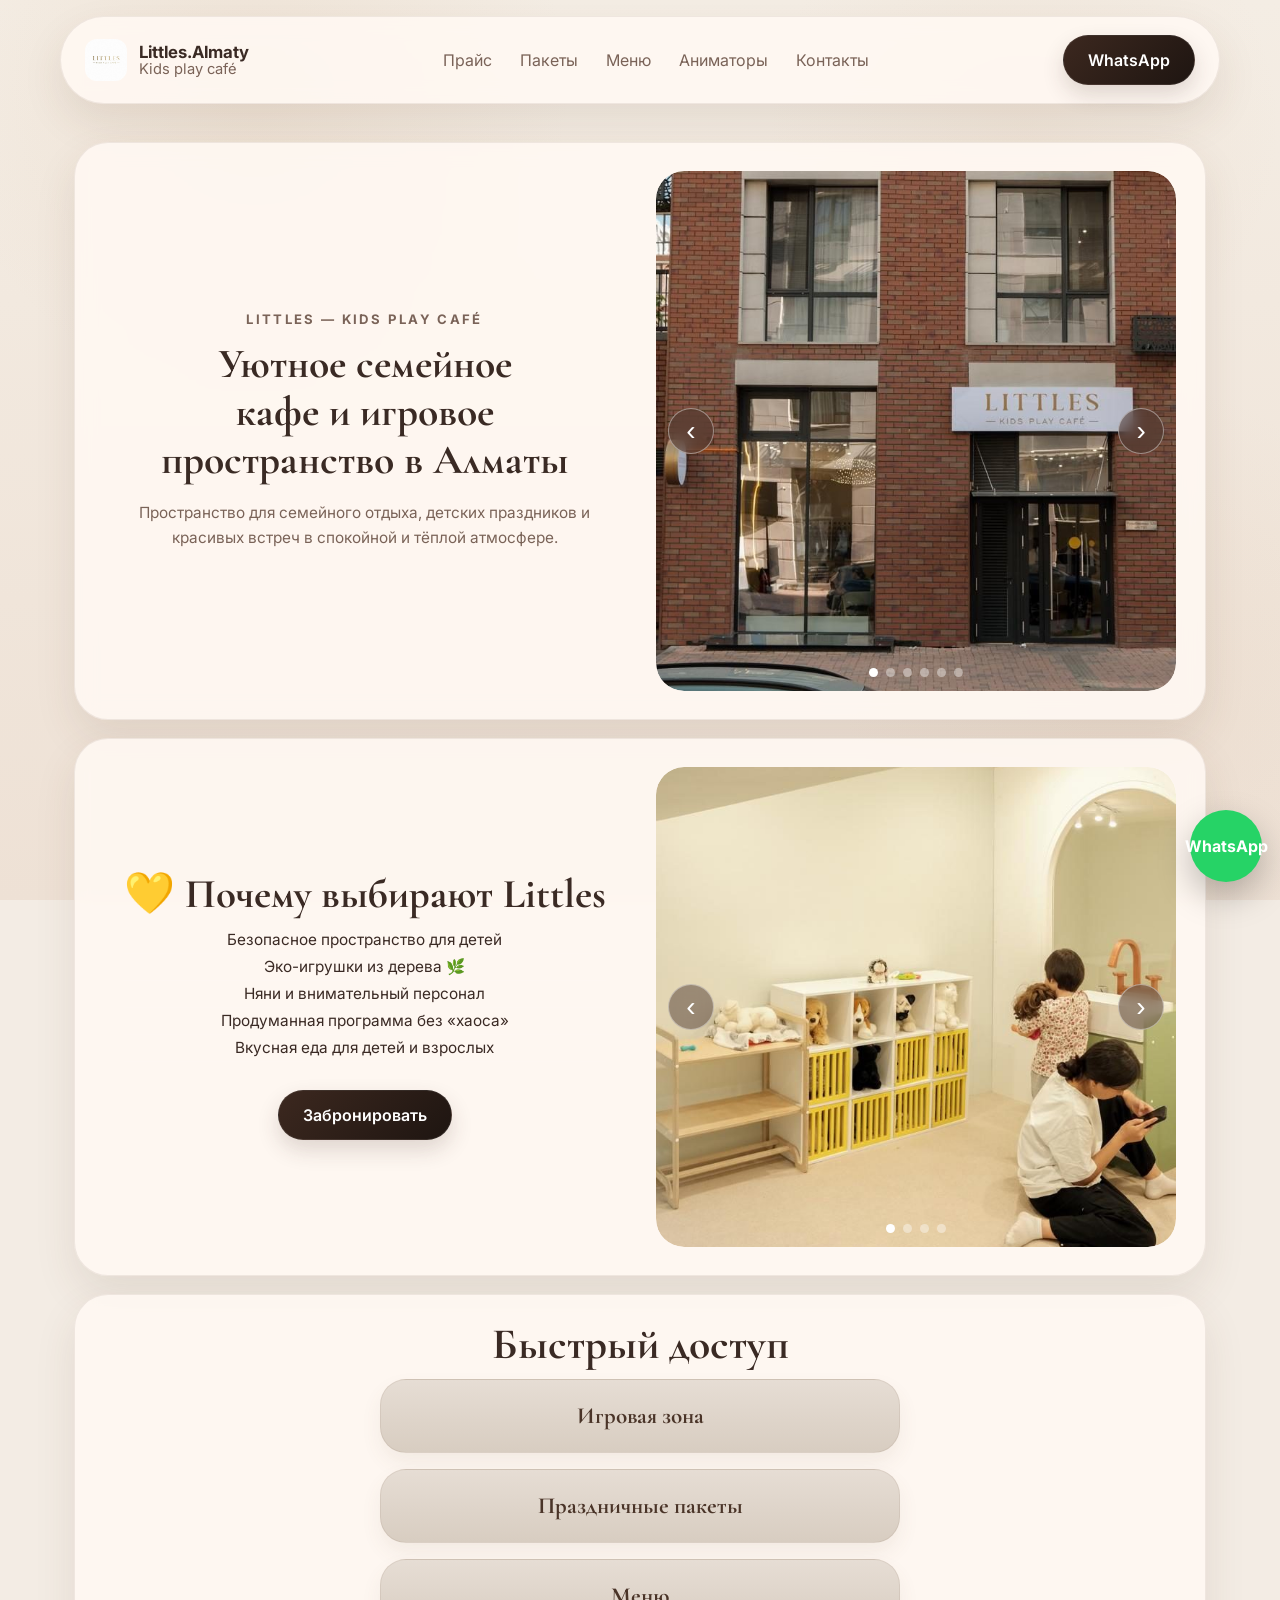
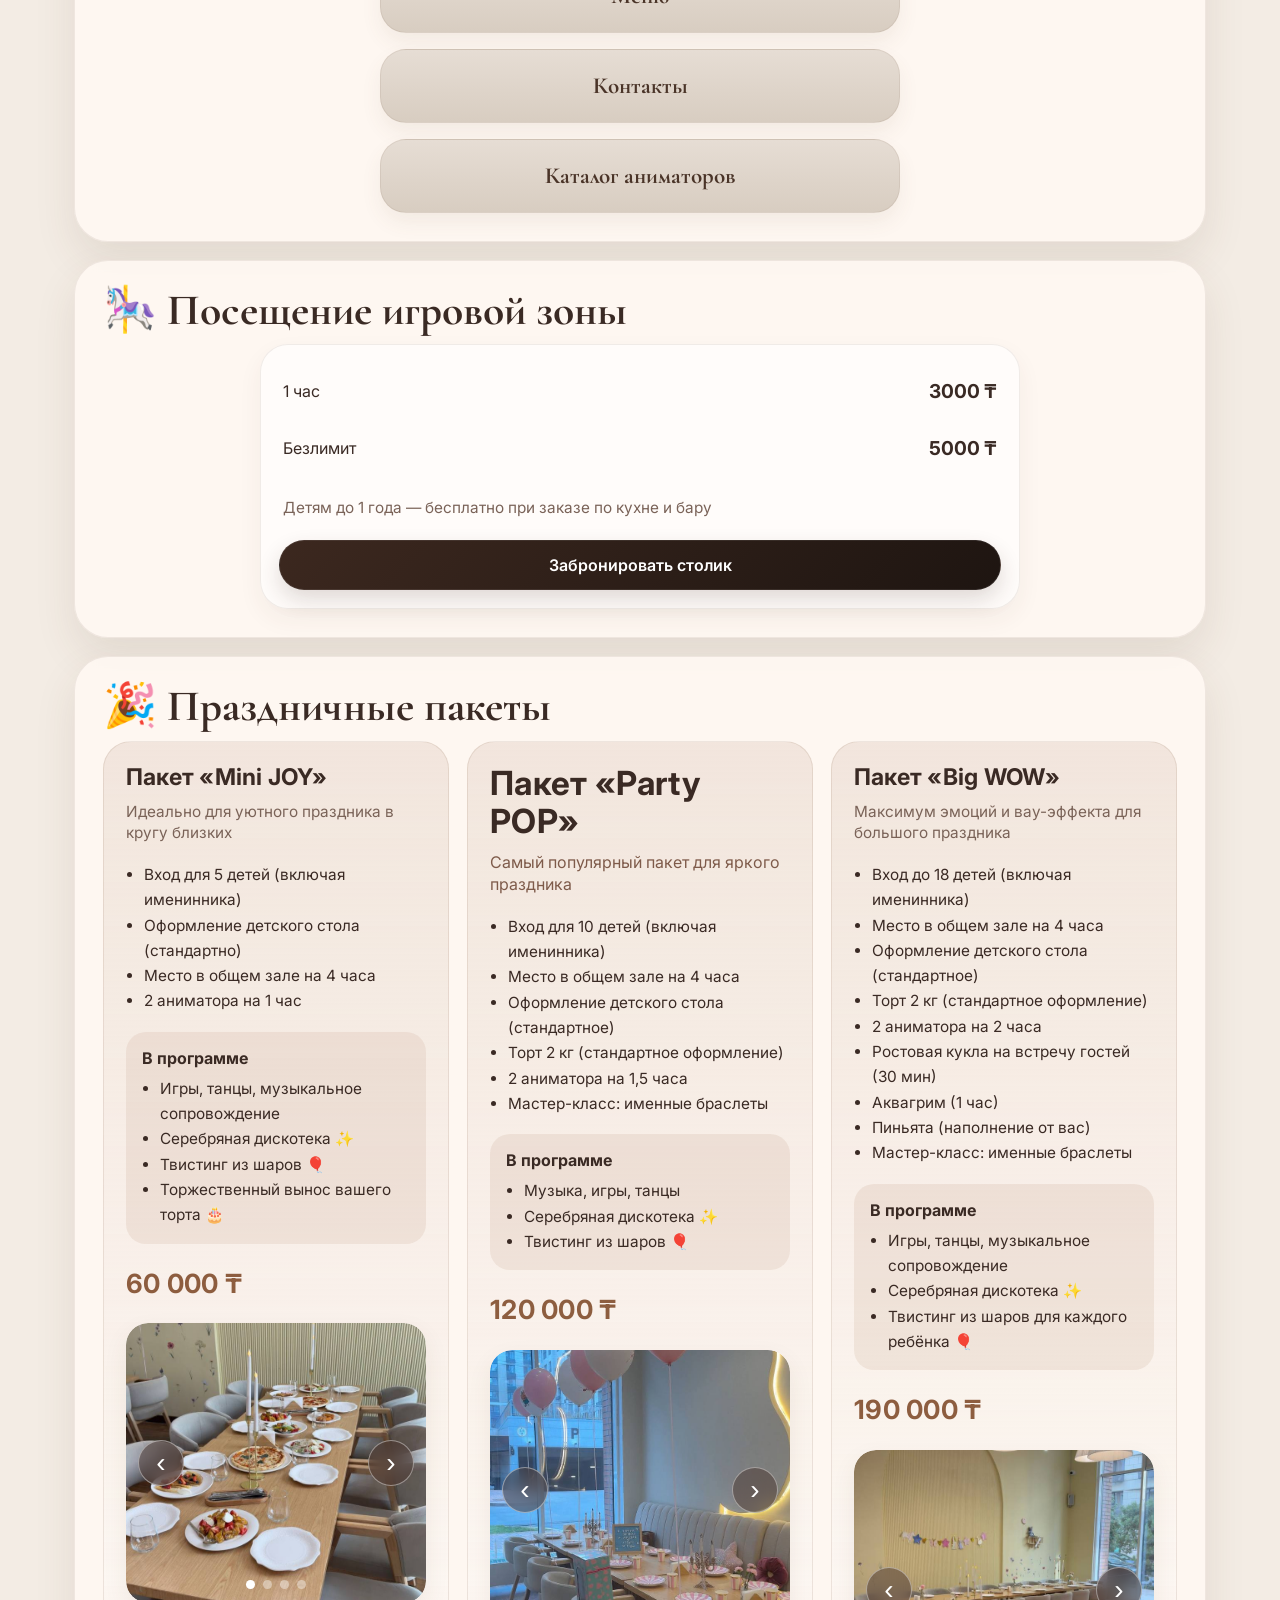
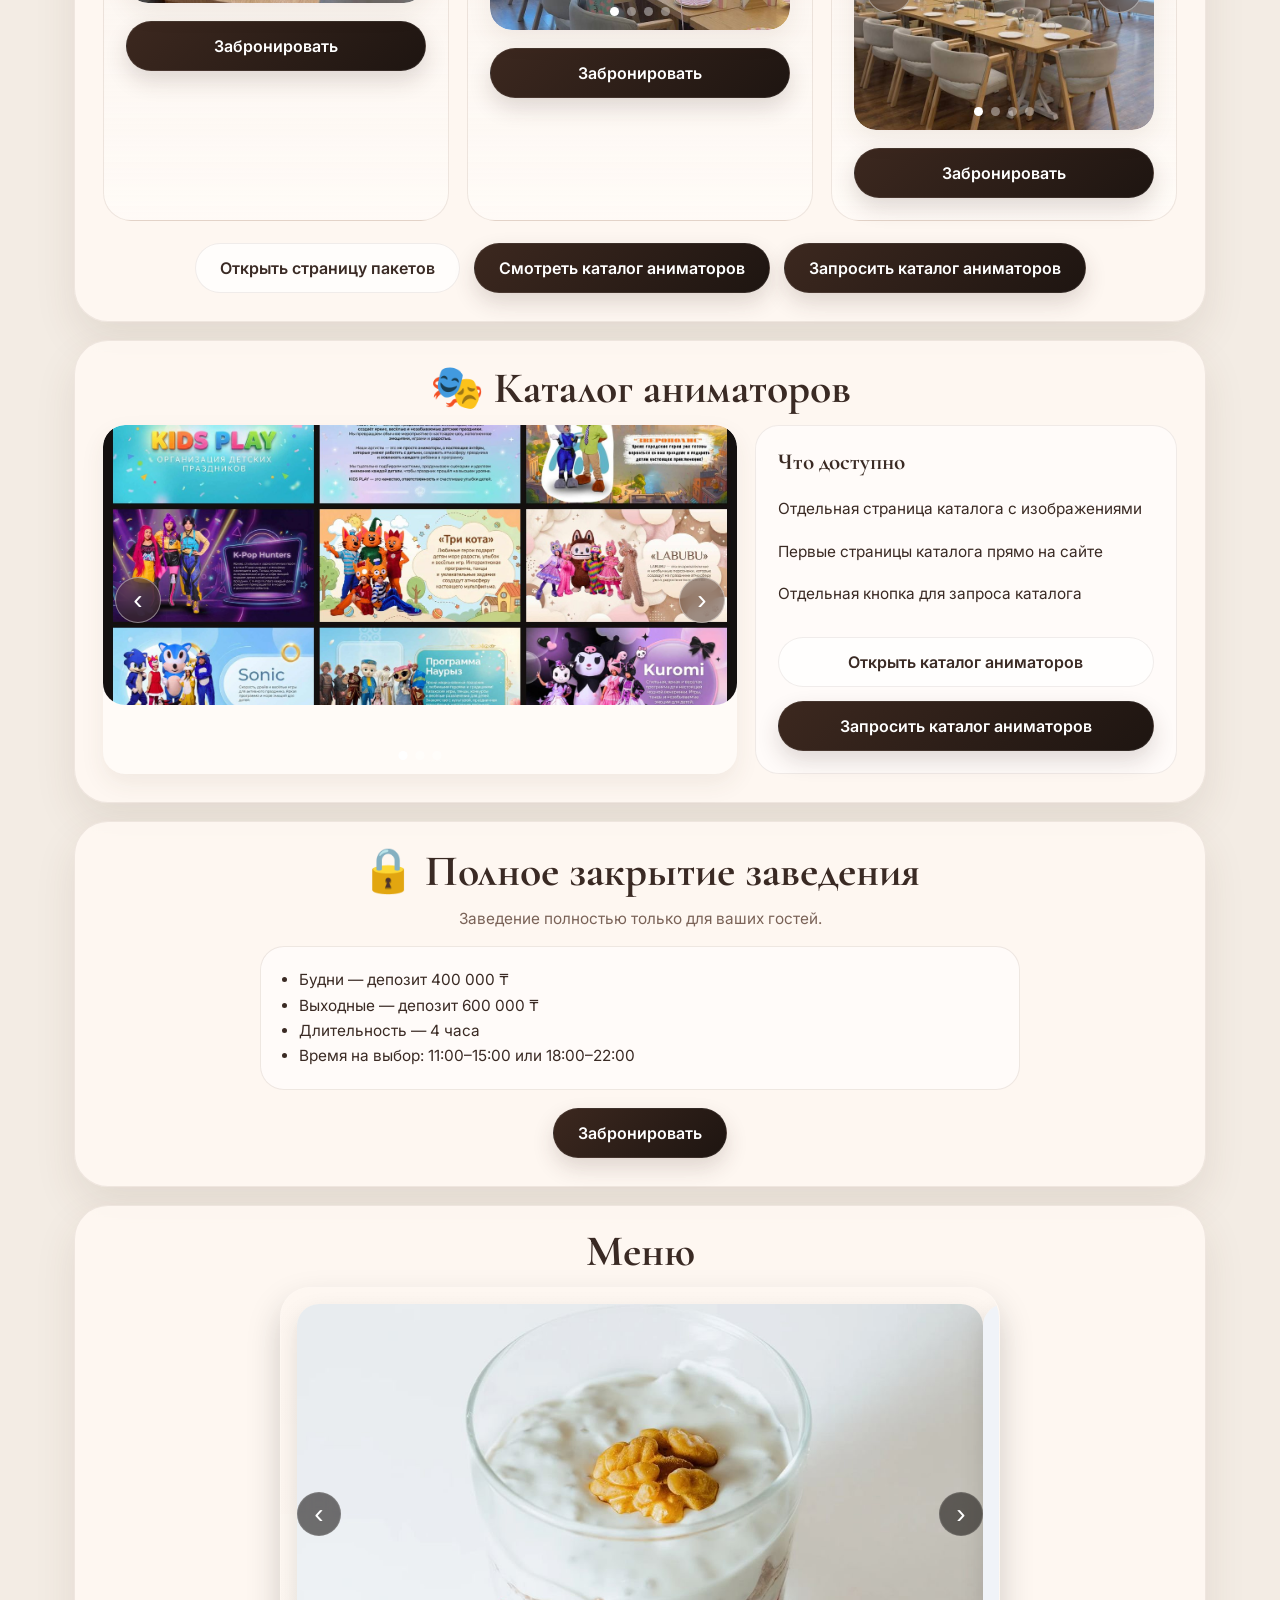
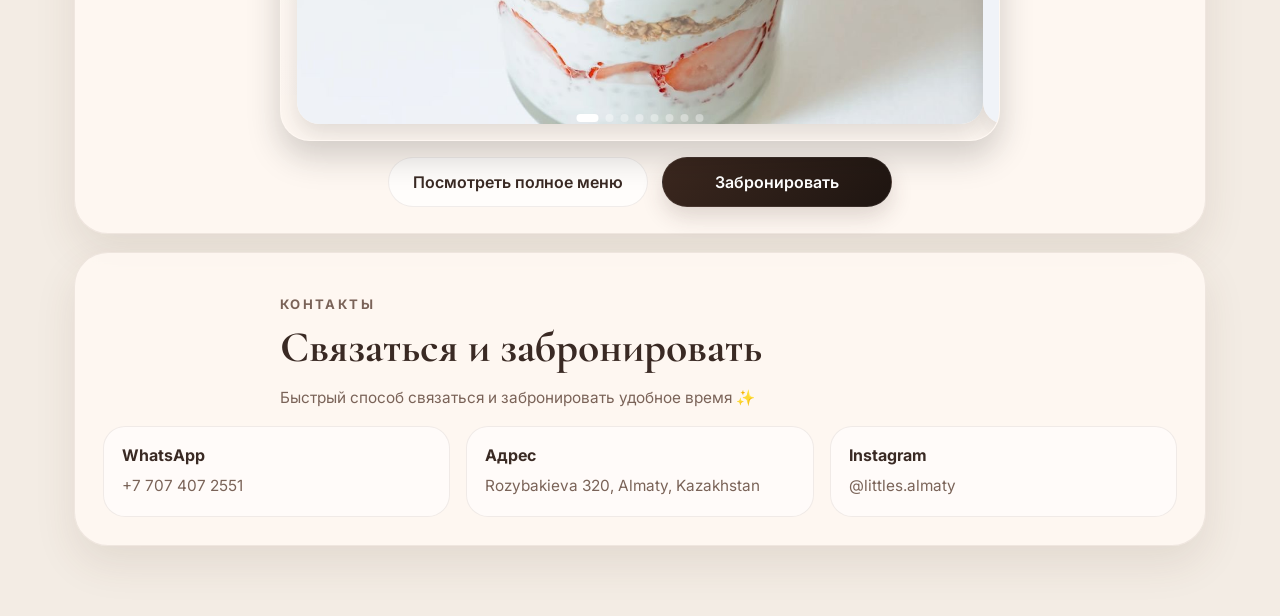
==== index.html @ df4ff2ce "Add files via upload" ====
<!DOCTYPE html>
<html lang="ru">
<head>
  <meta charset="UTF-8" />
  <meta name="viewport" content="width=device-width, initial-scale=1.0" />
  <title>Littles.Almaty — Kids play café</title>
  <meta name="description" content="Littles — уютное семейное кафе и игровая зона в Алматы. Праздничные пакеты, меню и бронь через WhatsApp." />
  <link rel="preconnect" href="https://fonts.googleapis.com">
  <link rel="preconnect" href="https://fonts.gstatic.com" crossorigin>
  <link href="https://fonts.googleapis.com/css2?family=Cormorant+Garamond:wght@500;600;700&family=Inter:wght@400;500;600;700&display=swap" rel="stylesheet">
  <link rel="stylesheet" href="styles.css" />
</head>
<body>
  <div class="site-bg"></div>

  <header class="site-header" id="top">
    <div class="brand">
      <img src="assets/logo.jpg" alt="Littles Kids Play Café" class="brand-logo" />
      <div class="brand-text">
        <strong>Littles.Almaty</strong>
        <span>Kids play café</span>
      </div>
    </div>

    <nav class="desktop-nav">
      <a href="#visit">Прайс</a>
      <a href="#packages">Пакеты</a>
      <a href="#menu">Меню</a>
      <a href="#animators">Аниматоры</a>
      <a href="#contacts">Контакты</a>
    </nav>

    <a class="header-wa" href="https://wa.me/77074072551?text=Здравствуйте!%20Хочу%20забронировать%20столик%20в%20Littles" target="_blank" rel="noopener">WhatsApp</a>
  </header>

  <main class="page-shell">
    
    <section class="section-surface hero hero-grid">
      <div class="hero-copy centered-copy">
        <p class="eyebrow">Littles — Kids Play Café</p>
        <h1>Уютное семейное кафе и игровое пространство в Алматы</h1>
        <p class="hero-text">Пространство для семейного отдыха, детских праздников и красивых встреч в спокойной и тёплой атмосфере.</p>
      </div>

      <div class="carousel media-carousel" id="hero-carousel">
        <div class="carousel-track">
          <div class="carousel-slide active"><img src="assets/hero_new_1.jpg" alt="Интерьер Littles 1"></div>
          <div class="carousel-slide"><img src="assets/hero_new_2.jpg" alt="Интерьер Littles 2"></div>
          <div class="carousel-slide"><img src="assets/hero_new_3.jpg" alt="Интерьер Littles 3"></div>
          <div class="carousel-slide"><img src="assets/hero_new_4.jpg" alt="Интерьер Littles 4"></div>
          <div class="carousel-slide"><img src="assets/hero_new_5.jpg" alt="Интерьер Littles 5"></div>
          <div class="carousel-slide"><img src="assets/hero_new_6.jpg" alt="Интерьер Littles 6"></div>
        </div>
        <button class="carousel-btn prev" type="button" aria-label="Предыдущее фото">‹</button>
        <button class="carousel-btn next" type="button" aria-label="Следующее фото">›</button>
        <div class="carousel-dots">
          <button class="dot active" type="button" aria-label="Фото 1"></button>
          <button class="dot" type="button" aria-label="Фото 2"></button>
          <button class="dot" type="button" aria-label="Фото 3"></button>
          <button class="dot" type="button" aria-label="Фото 4"></button>
          <button class="dot" type="button" aria-label="Фото 5"></button>
          <button class="dot" type="button" aria-label="Фото 6"></button>
        </div>
      </div>
    </section>


    
    <section class="section-surface hero-grid why-grid">
      <div class="section-heading center no-bottom centered-copy">
        <h2 class="single-line-title why-title">💛 Почему выбирают Littles</h2>
        <ul class="clean-list">
          <li>Безопасное пространство для детей</li>
          <li>Эко-игрушки из дерева 🌿</li>
          <li>Няни и внимательный персонал</li>
          <li>Продуманная программа без «хаоса»</li>
          <li>Вкусная еда для детей и взрослых</li>
        </ul>
        <a class="btn btn-primary" href="https://wa.me/77074072551?text=Здравствуйте!%20Хочу%20забронировать%20столик%20в%20Littles" target="_blank" rel="noopener">Забронировать</a>
      </div>

      <div class="carousel media-carousel compact" id="center-carousel">
        <div class="carousel-track">
          <div class="carousel-slide active"><img src="assets/center_new_1.jpg" alt="Littles пространство 1"></div>
          <div class="carousel-slide"><img src="assets/center_new_2.jpg" alt="Littles пространство 2"></div>
          <div class="carousel-slide"><img src="assets/center_new_3.jpg" alt="Littles пространство 3"></div>
          <div class="carousel-slide"><img src="assets/center_new_4.jpg" alt="Littles пространство 4"></div>
        </div>
        <button class="carousel-btn prev" type="button" aria-label="Предыдущее фото">‹</button>
        <button class="carousel-btn next" type="button" aria-label="Следующее фото">›</button>
        <div class="carousel-dots">
          <button class="dot active" type="button" aria-label="Фото 1"></button>
          <button class="dot" type="button" aria-label="Фото 2"></button>
          <button class="dot" type="button" aria-label="Фото 3"></button>
          <button class="dot" type="button" aria-label="Фото 4"></button>
        </div>
      </div>
    </section>


    <section class="section-surface main-actions centered-block">
      <div class="section-heading center narrow no-bottom">
        <h2 class="single-line-title">Быстрый доступ</h2>
      </div>
      <div class="action-grid clean-action-grid">
        <a class="action-card clean-action-card" href="#visit"><h3>Игровая зона</h3></a>
        <a class="action-card clean-action-card" href="#packages"><h3>Праздничные пакеты</h3></a>
        <a class="action-card clean-action-card" href="#menu"><h3>Меню</h3></a>
        <a class="action-card clean-action-card" href="#contacts"><h3>Контакты</h3></a>
        <a class="action-card clean-action-card" href="#animators"><h3>Каталог аниматоров</h3></a>
      </div>
    </section>

    <section class="section-surface" id="visit">
      <div class="section-heading no-bottom">
        <h2 class="single-line-title visit-title">🎠 Посещение игровой зоны</h2>
      </div>
      <div class="visit-card">
        <div class="price-item"><span>1 час</span><strong>3000 ₸</strong></div>
        <div class="price-item"><span>Безлимит</span><strong>5000 ₸</strong></div>
        <p class="visit-note">Детям до 1 года — бесплатно при заказе по кухне и бару</p>
        <a class="btn btn-primary full" href="https://wa.me/77074072551?text=Здравствуйте!%20Хочу%20забронировать%20столик%20в%20Littles" target="_blank" rel="noopener">Забронировать столик</a>
      </div>
    </section>

    <section class="section-surface" id="packages">
      <div class="section-heading no-bottom">
        <h2>🎉 Праздничные пакеты</h2>
      </div>
      
      <div class="packages-grid clean-home-packages enhanced-packages">
        <article class="package-card">
          <div class="package-top"><h3 class="package-title package-title-mini">Пакет «Mini JOY»</h3><p class="package-subtitle">Идеально для уютного праздника в кругу близких</p></div>
          <ul class="package-includes">
            <li>Вход для 5 детей (включая именинника)</li>
            <li>Оформление детского стола (стандартно)</li>
            <li>Место в общем зале на 4 часа</li>
            <li>2 аниматора на 1 час</li>
          </ul>
          <div class="program-block">
            <h4>В программе</h4>
            <ul>
              <li>Игры, танцы, музыкальное сопровождение</li>
              <li>Серебряная дискотека ✨</li>
              <li>Твистинг из шаров 🎈</li>
              <li>Торжественный вынос вашего торта 🎂</li>
            </ul>
          </div>
          <p class="package-bottom-price">60 000 ₸</p>
          <div class="carousel package-carousel" id="mini-joy-carousel">
            <div class="carousel-track">
              <div class="carousel-slide active"><img src="assets/package_mini_1.jpg" alt="Mini JOY фото 1"></div>
              <div class="carousel-slide"><img src="assets/package_mini_2.jpg" alt="Mini JOY фото 2"></div>
              <div class="carousel-slide"><img src="assets/package_mini_3.jpg" alt="Mini JOY фото 3"></div>
              <div class="carousel-slide"><img src="assets/package_mini_4.jpg" alt="Mini JOY фото 4"></div>
            </div>
            <button class="carousel-btn prev" type="button" aria-label="Предыдущее фото">‹</button>
            <button class="carousel-btn next" type="button" aria-label="Следующее фото">›</button>
            <div class="carousel-dots">
              <button class="dot active" type="button" aria-label="Фото 1"></button>
              <button class="dot" type="button" aria-label="Фото 2"></button>
              <button class="dot" type="button" aria-label="Фото 3"></button>
              <button class="dot" type="button" aria-label="Фото 4"></button>
            </div>
          </div>
          <a class="btn btn-primary full" href="https://wa.me/77074072551?text=Здравствуйте!%20Хочу%20забронировать%20пакет%20Mini%20JOY%20в%20Littles" target="_blank" rel="noopener">Забронировать</a>
        </article>

        <article class="package-card featured">
          <div class="package-top featured-top"><h3 class="package-title package-title-party">Пакет «Party POP»</h3><p class="package-subtitle">Самый популярный пакет для яркого праздника</p></div>
          <ul class="package-includes">
            <li>Вход для 10 детей (включая именинника)</li>
            <li>Место в общем зале на 4 часа</li>
            <li>Оформление детского стола (стандартное)</li>
            <li>Торт 2 кг (стандартное оформление)</li>
            <li>2 аниматора на 1,5 часа</li>
            <li>Мастер-класс: именные браслеты</li>
          </ul>
          <div class="program-block">
            <h4>В программе</h4>
            <ul>
              <li>Музыка, игры, танцы</li>
              <li>Серебряная дискотека ✨</li>
              <li>Твистинг из шаров 🎈</li>
            </ul>
          </div>
          <p class="package-bottom-price">120 000 ₸</p>
          <div class="carousel package-carousel" id="party-pop-carousel">
            <div class="carousel-track">
              <div class="carousel-slide active"><img src="assets/package_party_1.jpg" alt="Party POP фото 1"></div>
              <div class="carousel-slide"><img src="assets/package_party_2.jpg" alt="Party POP фото 2"></div>
              <div class="carousel-slide"><img src="assets/package_party_3.jpg" alt="Party POP фото 3"></div>
              <div class="carousel-slide"><img src="assets/package_party_4.jpg" alt="Party POP фото 4"></div>
            </div>
            <button class="carousel-btn prev" type="button" aria-label="Предыдущее фото">‹</button>
            <button class="carousel-btn next" type="button" aria-label="Следующее фото">›</button>
            <div class="carousel-dots">
              <button class="dot active" type="button" aria-label="Фото 1"></button>
              <button class="dot" type="button" aria-label="Фото 2"></button>
              <button class="dot" type="button" aria-label="Фото 3"></button>
              <button class="dot" type="button" aria-label="Фото 4"></button>
            </div>
          </div>
          <a class="btn btn-primary full" href="https://wa.me/77074072551?text=Здравствуйте!%20Хочу%20забронировать%20пакет%20Party%20POP%20в%20Littles" target="_blank" rel="noopener">Забронировать</a>
        </article>

        <article class="package-card">
          <div class="package-top"><h3 class="package-title package-title-big">Пакет «Big WOW»</h3><p class="package-subtitle">Максимум эмоций и вау-эффекта для большого праздника</p></div>
          <ul class="package-includes">
            <li>Вход до 18 детей (включая именинника)</li>
            <li>Место в общем зале на 4 часа</li>
            <li>Оформление детского стола (стандартное)</li>
            <li>Торт 2 кг (стандартное оформление)</li>
            <li>2 аниматора на 2 часа</li>
            <li>Ростовая кукла на встречу гостей (30 мин)</li>
            <li>Аквагрим (1 час)</li>
            <li>Пиньята (наполнение от вас)</li>
            <li>Мастер-класс: именные браслеты</li>
          </ul>
          <div class="program-block">
            <h4>В программе</h4>
            <ul>
              <li>Игры, танцы, музыкальное сопровождение</li>
              <li>Серебряная дискотека ✨</li>
              <li>Твистинг из шаров для каждого ребёнка 🎈</li>
            </ul>
          </div>
          <p class="package-bottom-price">190 000 ₸</p>
          <div class="carousel package-carousel" id="big-wow-carousel">
            <div class="carousel-track">
              <div class="carousel-slide active"><img src="assets/package_big_1.jpg" alt="Big WOW фото 1"></div>
              <div class="carousel-slide"><img src="assets/package_big_2.jpg" alt="Big WOW фото 2"></div>
              <div class="carousel-slide"><img src="assets/package_big_3.jpg" alt="Big WOW фото 3"></div>
              <div class="carousel-slide"><img src="assets/package_big_4.jpg" alt="Big WOW фото 4"></div>
            </div>
            <button class="carousel-btn prev" type="button" aria-label="Предыдущее фото">‹</button>
            <button class="carousel-btn next" type="button" aria-label="Следующее фото">›</button>
            <div class="carousel-dots">
              <button class="dot active" type="button" aria-label="Фото 1"></button>
              <button class="dot" type="button" aria-label="Фото 2"></button>
              <button class="dot" type="button" aria-label="Фото 3"></button>
              <button class="dot" type="button" aria-label="Фото 4"></button>
            </div>
          </div>
          <a class="btn btn-primary full" href="https://wa.me/77074072551?text=Здравствуйте!%20Хочу%20забронировать%20пакет%20Big%20WOW%20в%20Littles" target="_blank" rel="noopener">Забронировать</a>
        </article>
      </div>
      <div class="package-actions package-actions-stack">
        <a class="btn btn-secondary" href="packages.html">Открыть страницу пакетов</a>
        <a class="btn btn-primary" href="animator-catalog.html">Смотреть каталог аниматоров</a>
        <a class="btn btn-primary" href="https://wa.me/77074072551?text=Здравствуйте!%20Хочу%20запросить%20каталог%20аниматоров%20в%20Littles" target="_blank" rel="noopener">Запросить каталог аниматоров</a>
      </div>

    </section>







    <section class="section-surface" id="animators">
      <div class="section-heading center no-bottom">
        <h2 class="catalog-title">🎭 Каталог аниматоров</h2>
</div>
      <div class="animator-grid">
        <div class="carousel package-carousel animator-carousel" id="animator-preview-carousel">
          <div class="carousel-track">
            <div class="carousel-slide active"><img src="assets/catalog_sheet_1.jpg" alt="Каталог аниматоров — страница 3"></div>
            <div class="carousel-slide"><img src="assets/catalog_sheet_2.jpg" alt="Каталог аниматоров — страница 4"></div>
            <div class="carousel-slide"><img src="assets/catalog_sheet_3.jpg" alt="Каталог аниматоров — страница 5"></div>
          </div>
          <button class="carousel-btn prev" type="button" aria-label="Предыдущее фото">‹</button>
          <button class="carousel-btn next" type="button" aria-label="Следующее фото">›</button>
          <div class="carousel-dots">
            <button class="dot active" type="button" aria-label="Фото 1"></button>
            <button class="dot" type="button" aria-label="Фото 2"></button>
            <button class="dot" type="button" aria-label="Фото 3"></button>
          </div>
        </div>
        <div class="animator-card">
          <h3>Что доступно</h3>
          <ul class="clean-list compact-list">
            <li>Отдельная страница каталога с изображениями</li>
            <li>Первые страницы каталога прямо на сайте</li>
            <li>Отдельная кнопка для запроса каталога</li>
          </ul>
          <div class="package-actions package-actions-stack left-actions">
            <a class="btn btn-secondary full" href="animator-catalog.html">Открыть каталог аниматоров</a>
            <a class="btn btn-primary full" href="https://wa.me/77074072551?text=Здравствуйте!%20Хочу%20запросить%20каталог%20аниматоров%20в%20Littles" target="_blank" rel="noopener">Запросить каталог аниматоров</a>
          </div>
        </div>
      </div>
    </section>


    <section class="section-surface closure-section" id="closure">
      <div class="section-heading center no-bottom">
        <h2>🔒 Полное закрытие заведения</h2>
        <p>Заведение полностью только для ваших гостей.</p>
      </div>
      <div class="conditions-card warm-card">
        <ul>
          <li>Будни — депозит 400 000 ₸</li>
          <li>Выходные — депозит 600 000 ₸</li>
          <li>Длительность — 4 часа</li>
          <li>Время на выбор: 11:00–15:00 или 18:00–22:00</li>
        </ul>
      </div>
      <div class="package-actions">
        <a class="btn btn-primary" href="https://wa.me/77074072551?text=Здравствуйте!%20Хочу%20забронировать%20полное%20закрытие%20заведения%20в%20Littles" target="_blank" rel="noopener">Забронировать</a>
      </div>
    </section>

    
    
    <section class="section-surface polished-menu-section" id="menu">
      <div class="section-heading no-bottom menu-heading-row center">
        <h2>Меню</h2>
      </div>

      <div class="menu-showcase">
        <div class="carousel media-carousel polished-carousel menu-carousel" id="menu-carousel">
          <div class="carousel-track">
            <div class="carousel-slide active"><img src="assets/menu_fresh_1.jpg" alt="Меню Littles 1"></div> <div class="carousel-slide"><img src="assets/menu_fresh_2.jpg" alt="Меню Littles 2"></div> <div class="carousel-slide"><img src="assets/menu_fresh_3.jpg" alt="Меню Littles 3"></div> <div class="carousel-slide"><img src="assets/menu_fresh_4.jpg" alt="Меню Littles 4"></div> <div class="carousel-slide"><img src="assets/menu_fresh_5.jpg" alt="Меню Littles 5"></div> <div class="carousel-slide"><img src="assets/menu_fresh_6.jpg" alt="Меню Littles 6"></div> <div class="carousel-slide"><img src="assets/menu_fresh_7.jpg" alt="Меню Littles 7"></div> <div class="carousel-slide"><img src="assets/menu_fresh_8.jpg" alt="Меню Littles 8"></div>
          </div>
          <button class="carousel-btn prev" type="button" aria-label="Предыдущее фото">‹</button>
          <button class="carousel-btn next" type="button" aria-label="Следующее фото">›</button>
          <div class="carousel-dots">
            <button class="dot active" type="button" aria-label="Фото 1"></button> <button class="dot" type="button" aria-label="Фото 2"></button> <button class="dot" type="button" aria-label="Фото 3"></button> <button class="dot" type="button" aria-label="Фото 4"></button> <button class="dot" type="button" aria-label="Фото 5"></button> <button class="dot" type="button" aria-label="Фото 6"></button> <button class="dot" type="button" aria-label="Фото 7"></button> <button class="dot" type="button" aria-label="Фото 8"></button>
          </div>
        </div>

        <div class="menu-preview-actions polished-menu-actions">
          <a class="btn btn-secondary" href="menu.html">Посмотреть полное меню</a>
          <a class="btn btn-primary" href="https://wa.me/77074072551?text=Здравствуйте!%20Хочу%20забронировать%20столик%20в%20Littles" target="_blank" rel="noopener">Забронировать</a>
        </div>
      </div>
    </section>


    <section class="section-surface contacts-section" id="contacts">
      <div class="section-heading narrow no-bottom">
        <p class="eyebrow">Контакты</p>
        <h2>Связаться и забронировать</h2>
        <p>Быстрый способ связаться и забронировать удобное время ✨</p>
      </div>
      <div class="contact-box">
        <div>
          <strong>WhatsApp</strong>
          <p>+7 707 407 2551</p>
        </div>
        <div>
          <strong>Адрес</strong>
          <p>Rozybakieva 320, Almaty, Kazakhstan</p>
        </div>
        <div>
          <strong>Instagram</strong>
          <p><a href="https://www.instagram.com/littles.almaty?igsh=bXZxajB5dmp3b2g=" target="_blank" rel="noopener">@littles.almaty</a></p>
        </div>
      </div>
    </section>
  </main>

  <a class="floating-wa" href="https://wa.me/77074072551?text=Здравствуйте!%20Хочу%20забронировать%20Littles" target="_blank" rel="noopener" aria-label="WhatsApp">WhatsApp</a>

  <script>
    (function () {
      document.querySelectorAll('.carousel').forEach((carousel) => {
        const track = carousel.querySelector('.carousel-track');
        const slides = Array.from(carousel.querySelectorAll('.carousel-slide'));
        const dots = Array.from(carousel.querySelectorAll('.dot'));
        const prev = carousel.querySelector('.prev');
        const next = carousel.querySelector('.next');
        if (!track || slides.length === 0) return;

        let current = 0;
        let timer = null;
        let startX = 0;

        function show(index) {
          current = (index + slides.length) % slides.length;
          track.style.transform = `translateX(-${current * 100}%)`;
          dots.forEach((dot, i) => dot.classList.toggle('active', i === current));
        }

        function restart() {
          if (timer) clearInterval(timer);
          timer = setInterval(() => show(current + 1), 4500);
        }

        prev && prev.addEventListener('click', (e) => {
          e.preventDefault();
          show(current - 1);
          restart();
        });

        next && next.addEventListener('click', (e) => {
          e.preventDefault();
          show(current + 1);
          restart();
        });

        dots.forEach((dot, i) => {
          dot.addEventListener('click', (e) => {
            e.preventDefault();
            show(i);
            restart();
          });
        });

        track.addEventListener('touchstart', (e) => {
          startX = e.touches[0].clientX;
        }, { passive: true });

        track.addEventListener('touchend', (e) => {
          const endX = e.changedTouches[0].clientX;
          const diff = endX - startX;
          if (Math.abs(diff) > 40) {
            if (diff < 0) show(current + 1);
            else show(current - 1);
            restart();
          }
        }, { passive: true });

        show(0);
        restart();
      });
    })();
  </script>
</body>
</html>
---- styles.css ----
:root{
  --bg:#f3ece4;
  --panel:rgba(255,250,245,.92);
  --panel-soft:rgba(255,255,255,.58);
  --line:rgba(108,84,72,.10);
  --text:#3a2a24;
  --muted:#7a6358;
  --accent:#8f6653;
  --accent-2:#d8b79f;
  --shadow:0 18px 42px rgba(89,58,42,.10);
}
*{box-sizing:border-box}
html{scroll-behavior:smooth}
body{
  margin:0;
  color:var(--text);
  background:#f3ece4;
  font-family:"Inter",system-ui,sans-serif;
}
body::before{
  content:"";
  position:fixed;
  inset:0;
  background:
    radial-gradient(circle at 20% 10%, rgba(214,182,151,.18), transparent 24%),
    radial-gradient(circle at 80% 14%, rgba(214,182,151,.12), transparent 20%),
    radial-gradient(circle at 88% 74%, rgba(214,182,151,.14), transparent 22%),
    linear-gradient(180deg, #f4ede4 0%, #eee1d5 100%);
  z-index:-2;
}
.site-bg{display:none}
img{max-width:100%}
a{text-decoration:none;color:inherit}
h1,h2,h3,h4{font-family:"Cormorant Garamond", serif; margin:0 0 12px}
h1{font-size:clamp(2.7rem,5.3vw,4.7rem); line-height:0.98}
h2{font-size:clamp(2rem,3.4vw,3rem); line-height:1}
h3{font-size:clamp(1.35rem,1.8vw,1.85rem)}
p,li{font-size:.96rem; line-height:1.65}
.page-shell{max-width:1160px;margin:0 auto;padding:20px 14px 70px}
.site-header{
  max-width:1160px; margin:16px auto 0; padding:18px 24px;
  display:flex; align-items:center; justify-content:space-between; gap:20px;
  background:rgba(255,249,243,.88); border:1px solid var(--line); border-radius:999px; box-shadow:var(--shadow);
  backdrop-filter: blur(10px);
}
.brand{display:flex; align-items:center; gap:12px}
.brand-logo{width:42px; height:42px; border-radius:12px; object-fit:cover}
.brand-text{display:flex; flex-direction:column; line-height:1.1}
.brand-text strong{font-size:1.05rem}
.brand-text span{font-size:.92rem; color:var(--muted)}
.desktop-nav{display:flex; gap:28px; color:var(--muted)}
.desktop-nav a:hover{color:var(--text)}
.header-wa,.btn{
  display:inline-flex; align-items:center; justify-content:center; gap:8px;
  border-radius:999px; padding:14px 24px; font-weight:600; transition:.22s ease;
}
.header-wa,.btn-primary{
  background:linear-gradient(135deg, #3c281f, #1e1511);
  color:#fff; border:1px solid rgba(255,255,255,.08);
  box-shadow:0 10px 22px rgba(60,40,31,.16);
}
.header-wa:hover,.btn-primary:hover{transform:translateY(-1px)}
.btn-secondary{
  background:rgba(255,255,255,.72); border:1px solid var(--line); color:var(--text);
}
.btn.full{width:100%}
.section-surface{
  background:rgba(255,249,243,.88);
  border:1px solid var(--line);
  border-radius:34px;
  padding:28px;
  box-shadow:var(--shadow);
  margin-top:18px;
  backdrop-filter: blur(10px);
  transition: transform .24s ease, box-shadow .24s ease, border-color .24s ease, background .24s ease;
}
.hero-grid{
  display:grid;
  grid-template-columns:1fr 1fr;
  gap:28px;
  align-items:center;
}
.hero-copy .eyebrow,.section-heading .eyebrow{
  letter-spacing:.18em; text-transform:uppercase; color:var(--muted); font-size:.82rem; font-weight:700;
  margin-bottom:10px;
}
.hero-text,.section-heading p{color:var(--muted)}
.section-heading{margin-bottom:20px}
.no-bottom{margin-bottom:0}
.left-align{text-align:left}
.center{text-align:center}
.narrow{max-width:720px; margin-inline:auto}

.carousel{
  position:relative;
  width:100%;
  max-width:520px;
  margin:0 auto;
  overflow:hidden;
  border-radius:28px;
  background:rgba(255,255,255,.42);
}
.carousel-track{
  display:flex;
  width:100%;
  transition:transform .4s ease;
}
.carousel-slide{
  min-width:100%;
  flex:0 0 100%;
}
.carousel-slide img{
  width:100%;
  height:520px;
  display:block;
  object-fit:cover;
  object-position:center center;
  border-radius:28px;
}
.media-carousel.compact .carousel-slide img{height:480px; object-position:center center}
.menu-carousel{max-width:720px}
.menu-carousel .carousel-slide img{height:420px; object-fit:cover; object-position:center center}
.carousel-btn{
  position:absolute; top:50%; transform:translateY(-50%);
  width:46px; height:46px; border-radius:50%;
  border:1px solid rgba(255,255,255,.42);
  background:rgba(73,54,46,.48); color:#fff; font-size:28px; line-height:1;
  display:flex; align-items:center; justify-content:center; cursor:pointer; z-index:30;
  backdrop-filter: blur(8px);
  transition: transform .18s ease, background .18s ease, box-shadow .18s ease;
}
.carousel-btn.prev{left:12px}
.carousel-btn.next{right:12px}
.carousel-dots{
  position:absolute; left:50%; bottom:14px; transform:translateX(-50%);
  display:flex; gap:8px; z-index:5;
}
.dot{
  width:9px; height:9px; border-radius:50%; border:none; padding:0; cursor:pointer;
  background:rgba(255,255,255,.4)
}
.dot.active{background:#fff}
.clean-list{list-style:none; padding:0; margin:18px 0 24px}
.clean-list li{padding:10px 0; border-bottom:1px solid rgba(255,255,255,.06)}

.action-grid{
  display:grid; grid-template-columns:repeat(4,1fr); gap:16px;
}
.action-card{
  background:rgba(255,255,255,.58);
  border:1px solid var(--line);
  border-radius:26px;
  padding:22px;
  text-align:center;
  transition: transform .22s ease, box-shadow .22s ease, border-color .22s ease, background .22s ease;
}
.action-card h3{font-size:clamp(1.35rem,1.8vw,1.85rem)}

.visit-card{
  max-width:760px; margin:0 auto;
  background:rgba(255,255,255,.66);
  border:1px solid var(--line);
  border-radius:28px; padding:18px;
  box-shadow:0 10px 24px rgba(89,58,42,.06);
}
.price-item{
  display:flex; justify-content:space-between; gap:12px; align-items:center;
  padding:16px 4px; border-bottom:1px solid rgba(255,255,255,.06);
}
.price-item strong{font-size:1.2rem}
.visit-note{color:var(--muted); margin:18px 4px 20px}

.packages-grid{
  display:grid; grid-template-columns:repeat(3,1fr); gap:18px;
}
.package-card{
  background:rgba(255,255,255,.58);
  border:1px solid var(--line);
  border-radius:28px;
  padding:22px;
  display:flex; flex-direction:column; gap:16px;
  transition: transform .22s ease, box-shadow .22s ease, border-color .22s ease, background .22s ease;
}
.package-card.featured{background:linear-gradient(180deg, rgba(216,183,159,.28), rgba(255,255,255,.62))}
.package-top h3{font-size:clamp(1.35rem,1.8vw,1.85rem)}
.package-includes{padding-left:18px; margin:0}
.program-block{
  background:rgba(216,183,159,.20);
  border-radius:20px;
  padding:16px;
}
.program-block h4{margin:0 0 8px; font-family:"Inter",system-ui,sans-serif; font-size:1rem}
.program-block ul{margin:0; padding-left:18px}
.package-bottom-price{
  margin:0;
  font-size:1.65rem;
  font-weight:700;
  color:#efd4bf;
}

.menu-preview-actions,.package-actions{
  display:flex; gap:14px; justify-content:center; flex-wrap:wrap; margin-top:18px;
}
.contact-box{
  display:grid; grid-template-columns:repeat(3,1fr); gap:16px;
}
.contact-box > div{
  background:rgba(255,255,255,.58);
  border:1px solid var(--line);
  border-radius:22px;
  padding:18px;
}
.contact-box strong{display:block; margin-bottom:8px}
.contact-box p{margin:0; color:var(--muted)}
.conditions-card{
  max-width:760px; margin:0 auto; background:rgba(255,255,255,.58);
  border:1px solid var(--line); border-radius:24px; padding:20px;
}
.conditions-card ul{margin:0; padding-left:18px}
.floating-wa{
  position:fixed; right:18px; bottom:18px; z-index:20;
  width:72px; height:72px; border-radius:50%;
  background:#26d366; color:#fff; display:flex; align-items:center; justify-content:center;
  font-weight:700; box-shadow:0 14px 34px rgba(0,0,0,.25);
}

/* Menu page */
.menu-page-shell{max-width:1120px}
.menu-hero{display:flex; justify-content:space-between; align-items:flex-end; gap:22px}
.menu-hero-actions{display:flex; gap:12px; flex-wrap:wrap}
.menu-pages-list{display:flex; flex-direction:column; gap:22px}
.menu-page-card{
  background:rgba(255,255,255,.05);
  border:1px solid var(--line);
  border-radius:28px; padding:22px;
}
.menu-page-heading{
  display:flex; align-items:flex-end; justify-content:space-between; gap:18px; margin-bottom:16px;
}
.menu-page-card img{
  width:100%; display:block; border-radius:22px; background:#f5efe7;
}

@media (max-width: 980px){
  .desktop-nav{display:none}
  .site-header{padding:16px 18px; border-radius:26px}
  .hero-grid, .packages-grid, .contact-box{grid-template-columns:1fr}
  .carousel, .menu-carousel{max-width:100%}
  .carousel-slide img{height:420px}
  .media-carousel.compact .carousel-slide img{height:420px}
  .menu-hero,.menu-page-heading{display:block}
  .menu-hero-actions .btn,.menu-page-heading .btn{width:100%; margin-top:12px}
}
@media (max-width: 768px){
  .page-shell{padding:14px 10px 90px}
  .section-surface{padding:18px; border-radius:24px}
  h1{font-size:clamp(2.7rem,5.3vw,4.7rem); line-height:0.98}
  h2{font-size:clamp(2rem,3.4vw,3rem); line-height:1}
  .action-grid{grid-template-columns:1fr 1fr}
  .carousel-slide img,
  .media-carousel.compact .carousel-slide img,
  .menu-carousel .carousel-slide img{height:320px}
  .floating-wa{width:66px; height:66px; right:14px; bottom:14px}
}


/* Menu polish */
.polished-menu-section{
  padding:24px 24px 26px;
}
.menu-heading-row{
  margin-bottom:14px;
}
.menu-heading-row h2{font-size:clamp(2rem,3.4vw,3rem); line-height:1}
.menu-showcase{
  max-width:760px;
  margin:0 auto;
}
.polished-carousel{
  background:linear-gradient(180deg, rgba(255,255,255,.04), rgba(255,255,255,.02));
  border:1px solid rgba(255,255,255,.06);
  border-radius:30px;
  box-shadow:0 16px 34px rgba(0,0,0,.18);
  padding:16px;
}
.polished-carousel .carousel-slide img{
  border-radius:22px;
  object-fit:cover;
  object-position:center;
  box-shadow:0 10px 24px rgba(0,0,0,.12);
}
.polished-carousel .carousel-btn{
  width:44px;
  height:44px;
  background:rgba(18,14,13,.58);
  backdrop-filter:blur(8px);
  border:1px solid rgba(255,255,255,.10);
  color:#fff;
  transition:transform .2s ease, background .2s ease, border-color .2s ease;
}
.polished-carousel .carousel-btn:hover{
  transform:translateY(-50%) scale(1.04);
  background:rgba(29,22,19,.82);
  border-color:rgba(255,255,255,.18);
}
.polished-carousel .carousel-btn.prev{left:16px;}
.polished-carousel .carousel-btn.next{right:16px;}
.polished-carousel .carousel-dots{
  bottom:18px;
  gap:7px;
}
.polished-carousel .dot{
  width:8px;
  height:8px;
  background:rgba(255,255,255,.38);
  transition:all .22s ease;
}
.polished-carousel .dot.active{
  width:22px;
  border-radius:999px;
  background:#fff;
}
.polished-menu-actions{
  margin-top:16px;
  justify-content:center;
  align-items:center;
}
.polished-menu-actions .btn{
  min-width:230px;
}
@media (max-width: 768px){
  .polished-menu-section{
    padding:18px 16px 20px;
  }
  .menu-showcase{
    max-width:100%;
  }
  .polished-carousel{
    padding:12px;
    border-radius:24px;
  }
  .polished-carousel .carousel-slide img{
    border-radius:18px;
  }
  .polished-menu-actions{
    flex-direction:column;
  }
  .polished-menu-actions .btn{
    width:100%;
    min-width:0;
  }
}

.section-surface:hover{
  transform: translateY(-2px);
  box-shadow: 0 22px 44px rgba(89,58,42,.12);
}
.action-card:hover,
.package-card:hover{
  transform: translateY(-3px);
  box-shadow: 0 16px 30px rgba(89,58,42,.10);
  border-color: rgba(108,84,72,.16);
}
.header-wa:hover,.btn:hover{
  transform: translateY(-1px);
}
.carousel-slide img{
  transition: transform .35s ease;
}
.carousel:hover .carousel-slide.active img{
  transform: scale(1.012);
}

@media (max-width: 900px){
  body::before{
    background:
      radial-gradient(circle at 20% 10%, rgba(214,182,151,.12), transparent 26%),
      radial-gradient(circle at 85% 20%, rgba(214,182,151,.10), transparent 22%),
      linear-gradient(180deg, #f7f1ea 0%, #efe4d8 100%);
  }
  body{
    background:#f6efe8;
    color:#3c2c25;
  }
  .site-header{
    background:rgba(255,251,247,.92);
    border-color:rgba(108,84,72,.08);
    box-shadow:0 10px 22px rgba(89,58,42,.08);
  }
  .section-surface{
    background:rgba(255,251,247,.92);
    border-color:rgba(108,84,72,.08);
    box-shadow:0 14px 26px rgba(89,58,42,.08);
  }
  .action-card,
  .package-card,
  .visit-card,
  .contact-box > div,
  .conditions-card{
    background:rgba(255,255,255,.76);
  }
  .carousel{
    background:rgba(255,255,255,.62);
  }
  .carousel-slide img,
  .media-carousel.compact .carousel-slide img{
    height:300px !important;
    object-position:center center !important;
  }
  .menu-carousel .carousel-slide img{
    height:250px !important;
    object-position:center center !important;
  }
}
@media (max-width: 768px){
  h1{font-size:clamp(2.35rem,10vw,3.8rem)}
  h2{font-size:clamp(1.85rem,8vw,2.6rem)}
  h3{font-size:clamp(1.2rem,5vw,1.6rem)}
  p,li{font-size:.92rem; line-height:1.6}
  .page-shell{padding:12px 10px 86px}
  .section-surface{padding:16px; border-radius:24px}
  .carousel-slide img{height:285px !important}
  .menu-carousel .carousel-slide img{height:235px !important}
  .action-card{
    background:rgba(255,255,255,.78);
    padding:18px 14px;
  }
  .floating-wa{
    width:64px;
    height:64px;
    right:12px;
    bottom:12px;
  }
}


/* Requested client final tweaks */
.centered-copy,
.centered-copy .eyebrow,
.centered-copy .hero-text,
.centered-copy h2{
  text-align:center !important;
}
.centered-copy h1{
  max-width:11.5ch;
  margin-left:auto;
  margin-right:auto;
}
.why-grid .section-heading{
  margin-inline:auto;
}
.why-grid h2{
  font-size:clamp(1.8rem,3vw,2.6rem);
  white-space:nowrap;
}
.centered-block .section-heading,
.menu-heading-row{
  text-align:center;
}
.single-line-title{
  white-space:nowrap;
  margin-left:auto;
  margin-right:auto;
}
.clean-action-grid{
  align-items:stretch;
}
.clean-action-grid .action-card{
  display:flex;
  align-items:center;
  justify-content:center;
}
.clean-action-grid .action-card h3{
  text-align:center;
  width:100%;
  margin:0;
}
.featured-top h3{
  font-size:clamp(1.55rem,2.2vw,2.1rem);
}
.package-subtitle{
  margin:4px 0 0;
  font-size:.95rem;
  line-height:1.45;
  color:var(--muted);
  text-align:left;
}
#center-carousel .carousel-slide img{
  object-position:center center !important;
}
#menu-carousel .carousel-slide img{
  object-position:center center !important;
}
@media (max-width: 900px){
  .single-line-title{
    font-size:clamp(1.5rem,5.2vw,2rem) !important;
  }
  .why-grid h2{
    font-size:clamp(1.65rem,5.6vw,2.05rem) !important;
    white-space:nowrap;
  }
  .centered-copy h1{
    max-width:12.5ch;
  }
  .clean-action-grid .action-card h3{
    font-size:1.05rem;
  }
}
@media (max-width: 768px){
  .single-line-title{
    font-size:1.45rem !important;
  }
  .why-grid h2{
    font-size:1.52rem !important;
  }
  .package-subtitle{
    font-size:.9rem;
  }
  .clean-action-grid{
    grid-template-columns:1fr 1fr;
  }
  .clean-action-grid .action-card{
    min-height:88px;
  }
}


/* restore selected photos centering */
#hero-carousel .carousel-slide img,
#center-carousel .carousel-slide img{
  object-position:center center !important;
}


/* Lower photo focus to avoid too much ceiling */
#hero-carousel .carousel-slide img{
  object-position:center 78% !important;
}
#center-carousel .carousel-slide img{
  object-position:center 72% !important;
}
@media (max-width: 768px){
  #hero-carousel .carousel-slide img{
    object-position:center 82% !important;
  }
  #center-carousel .carousel-slide img{
    object-position:center 76% !important;
  }
}


/* Final requested client tweaks */
.centered-copy h1{
  max-width: 18ch !important;
  text-wrap: balance;
}
.why-grid .clean-list{
  margin: 12px 0 22px;
}
.why-grid .clean-list li{
  padding: 7px 0 !important;
  line-height: 1.35 !important;
}
.clean-action-grid{
  grid-template-columns: 1fr !important;
  max-width: 520px;
  margin: 0 auto;
}
.clean-action-grid .action-card{
  min-height: 74px;
  background: linear-gradient(180deg, rgba(190,157,136,.22), rgba(255,249,243,.92)) !important;
}
.closure-section .conditions-card,
.warm-card,
.package-card,
.action-card{
  border-color: rgba(122,85,65,.13) !important;
}
.package-card{
  background: linear-gradient(180deg, rgba(188,151,128,.18), rgba(255,251,247,.95)) !important;
}
.program-block{
  background: rgba(185, 150, 127, .16) !important;
}
.package-subtitle{
  margin: 6px 0 2px;
  color: var(--muted);
  font-size: .96rem;
  line-height: 1.35;
}
.featured-top h3{
  font-size: clamp(1.7rem, 2.6vw, 2.25rem) !important;
}
.featured-top .package-subtitle{
  font-size: 1rem;
  color: #7e5b4a;
}
.why-title, .visit-title{
  white-space: nowrap;
}
.closure-section .section-heading p{
  margin-top: 6px;
}
@media (max-width: 900px){
  .centered-copy h1{
    max-width: 16ch !important;
  }
}
@media (max-width: 768px){
  .centered-copy h1{
    max-width: 13ch !important;
    font-size: clamp(2.05rem, 8.4vw, 3rem) !important;
    line-height: 1.03 !important;
  }
  .hero-copy .hero-text{
    max-width: 22ch;
    margin-left: auto;
    margin-right: auto;
  }
  .why-title{
    font-size: 1.34rem !important;
    white-space: nowrap;
  }
  .visit-title{
    font-size: 1.28rem !important;
    white-space: nowrap;
  }
  .clean-action-grid{
    max-width: none;
  }
  .clean-action-grid .action-card{
    min-height: 66px;
    padding: 14px 16px !important;
  }
  .clean-action-grid .action-card h3{
    font-size: 1.06rem !important;
  }
  .package-subtitle{
    font-size: .9rem;
    line-height: 1.3;
  }
  .why-grid .clean-list li{
    padding: 5px 0 !important;
    line-height: 1.28 !important;
  }
}


/* Final tightening requested */
.why-grid h2,
.why-title{
  font-size: clamp(2rem, 3.2vw, 3rem) !important;
}
.why-grid .clean-list{
  margin: 10px 0 18px !important;
}
.why-grid .clean-list li{
  padding: 4px 0 !important;
  line-height: 1.18 !important;
}
.why-grid .section-heading{
  gap: 0 !important;
}
.why-grid .btn{
  margin-top: 10px !important;
}
@media (max-width: 768px){
  .why-grid h2,
  .why-title{
    font-size: 1.62rem !important;
  }
  .why-grid .clean-list li{
    padding: 3px 0 !important;
    line-height: 1.12 !important;
  }
}


/* Mobile buttons darker + warmer brown */
@media (max-width: 768px){
  .quick-links .quick-link{
    background: linear-gradient(180deg, #d8cfc6, #cbbfb4) !important;
    color: #2a1e17 !important;
    border: 1px solid rgba(120, 80, 50, 0.15) !important;
  }
  .quick-links .quick-link:hover{
    background: linear-gradient(180deg, #cbbfb4, #b8a99c) !important;
  }
}

/* Slightly warmer overall tone */
:root{
  --surface: #f6f1eb !important;
  --surface-2: #efe6dc !important;
  --text-main: #3a2a1f !important;
}


.hero h1{
  max-width: 600px;
  font-size: clamp(1.9rem, 4.5vw, 2.6rem) !important;
  line-height: 1.15 !important;
}
@media (max-width: 768px){
  .hero h1{
    max-width: 320px;
    font-size: 1.7rem !important;
    line-height: 1.15 !important;
  }
}


.quick-links .quick-link{
  background: linear-gradient(180deg, #4a2f22, #2d1b12) !important;
  color: #fff !important;
  border: none !important;
}
.quick-links .quick-link:hover{
  background: linear-gradient(180deg, #5a3a2b, #3a2419) !important;
}


:root{
  --surface: #eee5dc !important;
  --surface-2: #e3d6c8 !important;
}


/* V6 force-fix hero and quick access buttons */
.hero h1,
.hero-copy h1,
.centered-copy h1{
  max-width: 24ch !important;
  width: 100%;
  margin-left: auto !important;
  margin-right: auto !important;
}
@media (max-width: 768px){
  .hero h1,
  .hero-copy h1,
  .centered-copy h1{
    max-width: 15ch !important;
    font-size: 2.15rem !important;
    line-height: 1.08 !important;
    letter-spacing: -0.01em !important;
    text-wrap: balance;
  }
  .hero-copy,
  .centered-copy{
    max-width: 100% !important;
  }
}

/* Quick access cards exactly dark */
.clean-action-grid .action-card,
.action-grid .action-card,
.quick-links .quick-link,
.quick-links a{
  background: linear-gradient(180deg, #4a2f22, #2d1b12) !important;
  color: #ffffff !important;
  border: none !important;
  box-shadow: 0 12px 24px rgba(60,40,31,.18) !important;
}
.clean-action-grid .action-card h3,
.action-grid .action-card h3,
.quick-links .quick-link,
.quick-links a{
  color: #ffffff !important;
}
.clean-action-grid .action-card:hover,
.action-grid .action-card:hover{
  background: linear-gradient(180deg, #5b3a2a, #38231a) !important;
}

/* Ensure quick links spacing still good on mobile */
@media (max-width: 768px){
  .clean-action-grid .action-card,
  .action-grid .action-card{
    min-height: 64px !important;
    border-radius: 999px !important;
    padding: 16px 18px !important;
  }
  .clean-action-grid .action-card h3,
  .action-grid .action-card h3{
    font-size: 1.05rem !important;
    line-height: 1.2 !important;
  }
}


/* V8 HARD FIX hero EXACT 3 lines mobile */
@media (max-width: 768px){
  .hero h1,
  .hero-copy h1,
  .centered-copy h1{
    max-width: 22ch !important; /* ключ — шире */
    font-size: 1.95rem !important;
    line-height: 1.08 !important;
    letter-spacing: -0.01em;
  }
}


/* lighten quick access buttons to fit design better */
.clean-action-grid .action-card,
.action-grid .action-card,
.quick-links .quick-link,
.quick-links a{
  background: linear-gradient(180deg, #e6ddd4, #d8cdc1) !important;
  color: #4a3428 !important;
  border: 1px solid rgba(118, 88, 68, 0.10) !important;
  box-shadow: 0 10px 20px rgba(118, 88, 68, 0.08) !important;
}
.clean-action-grid .action-card h3,
.action-grid .action-card h3,
.quick-links .quick-link,
.quick-links a{
  color: #4a3428 !important;
}
.clean-action-grid .action-card:hover,
.action-grid .action-card:hover{
  background: linear-gradient(180deg, #ddd2c6, #cfc1b4) !important;
}


.package-title{font-family:"Inter",system-ui,sans-serif; font-weight:700; line-height:1.15; letter-spacing:.01em}
.package-title-mini,.package-title-big{font-size:1.55rem}
.package-title-party{font-size:1.9rem}
.package-subtitle{margin:0; color:var(--muted)}
.package-bottom-price{color:#8d5d3f; letter-spacing:.01em}
.enhanced-packages .package-card{gap:18px}
.package-carousel{max-width:100%; border-radius:22px; box-shadow:0 10px 24px rgba(89,58,42,.08)}
.package-carousel .carousel-slide img{height:280px; border-radius:22px; object-position:center}
.package-actions-stack{margin-top:22px}
.animator-grid{display:grid; grid-template-columns:1.2fr .8fr; gap:18px; align-items:stretch; margin-top:18px}
.animator-card{background:rgba(255,255,255,.58); border:1px solid var(--line); border-radius:24px; padding:22px}
.compact-list{margin:8px 0 18px}
.compact-list li{padding:8px 0}
.left-actions{justify-content:flex-start}
.clean-action-grid{grid-template-columns:repeat(5,1fr)}
@media (max-width: 980px){
  .animator-grid{grid-template-columns:1fr}
  .clean-action-grid{grid-template-columns:repeat(2,1fr)}
}
@media (max-width: 768px){
  .package-title-mini,.package-title-big{font-size:1.42rem}
  .package-title-party{font-size:1.7rem}
  .package-carousel .carousel-slide img{height:240px}
}


.catalog-page-grid{display:grid;grid-template-columns:repeat(3,minmax(0,1fr));gap:18px}.catalog-page-card{display:flex;flex-direction:column;gap:10px;padding:12px;border-radius:20px;background:rgba(255,255,255,.58);border:1px solid var(--line);text-decoration:none;color:var(--text);box-shadow:var(--shadow-soft)}.catalog-page-card img{width:100%;height:auto;border-radius:14px;display:block}.catalog-page-card span{text-align:center;font-weight:600}.catalog-page-card:hover{transform:translateY(-3px);transition:.2s ease}.animator-carousel img{object-fit:cover}@media (max-width:980px){.catalog-page-grid{grid-template-columns:repeat(2,minmax(0,1fr));}}@media (max-width:640px){.catalog-page-grid{grid-template-columns:1fr;}}


.catalog-title{
  line-height:.88;
  margin-bottom:8px;
}
.catalog-page-title{
  max-width:10ch;
}
.catalog-page-card{
  gap:0;
  padding:12px;
}
.catalog-page-card span{
  display:none;
}
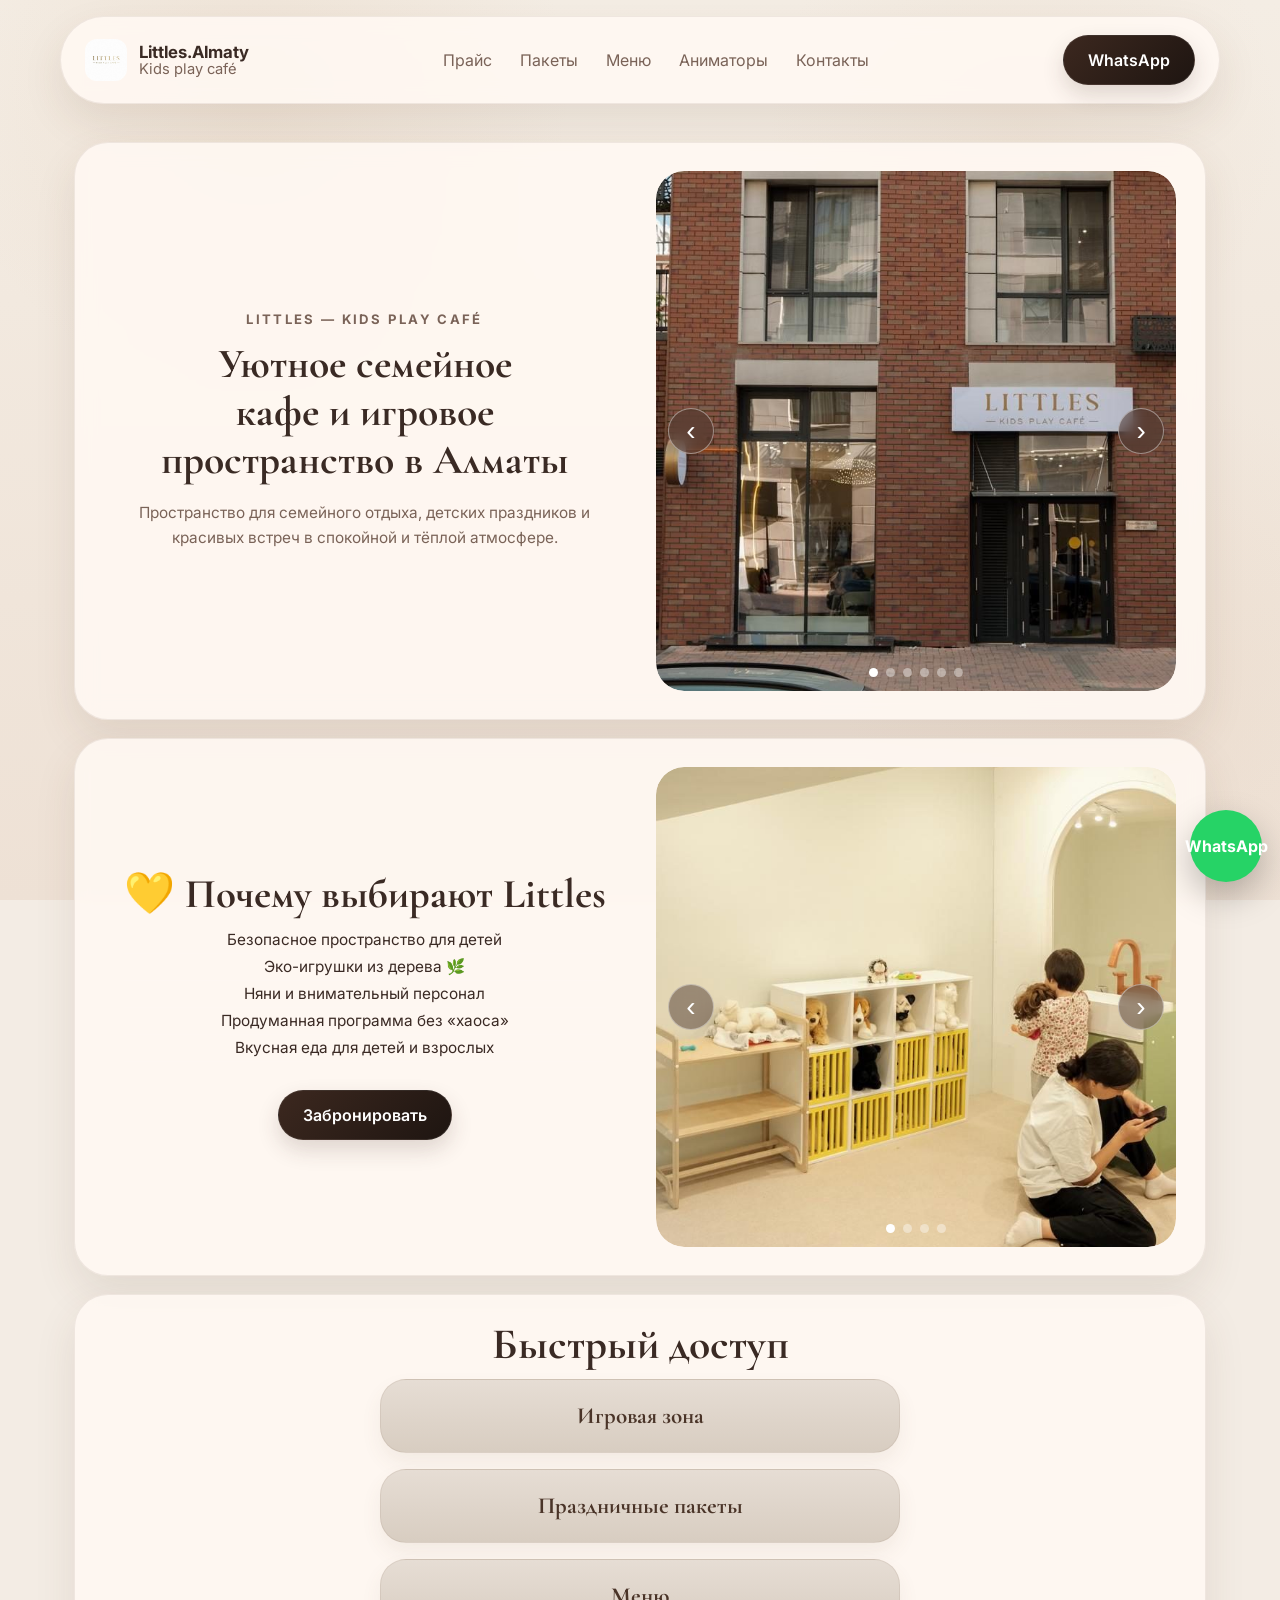
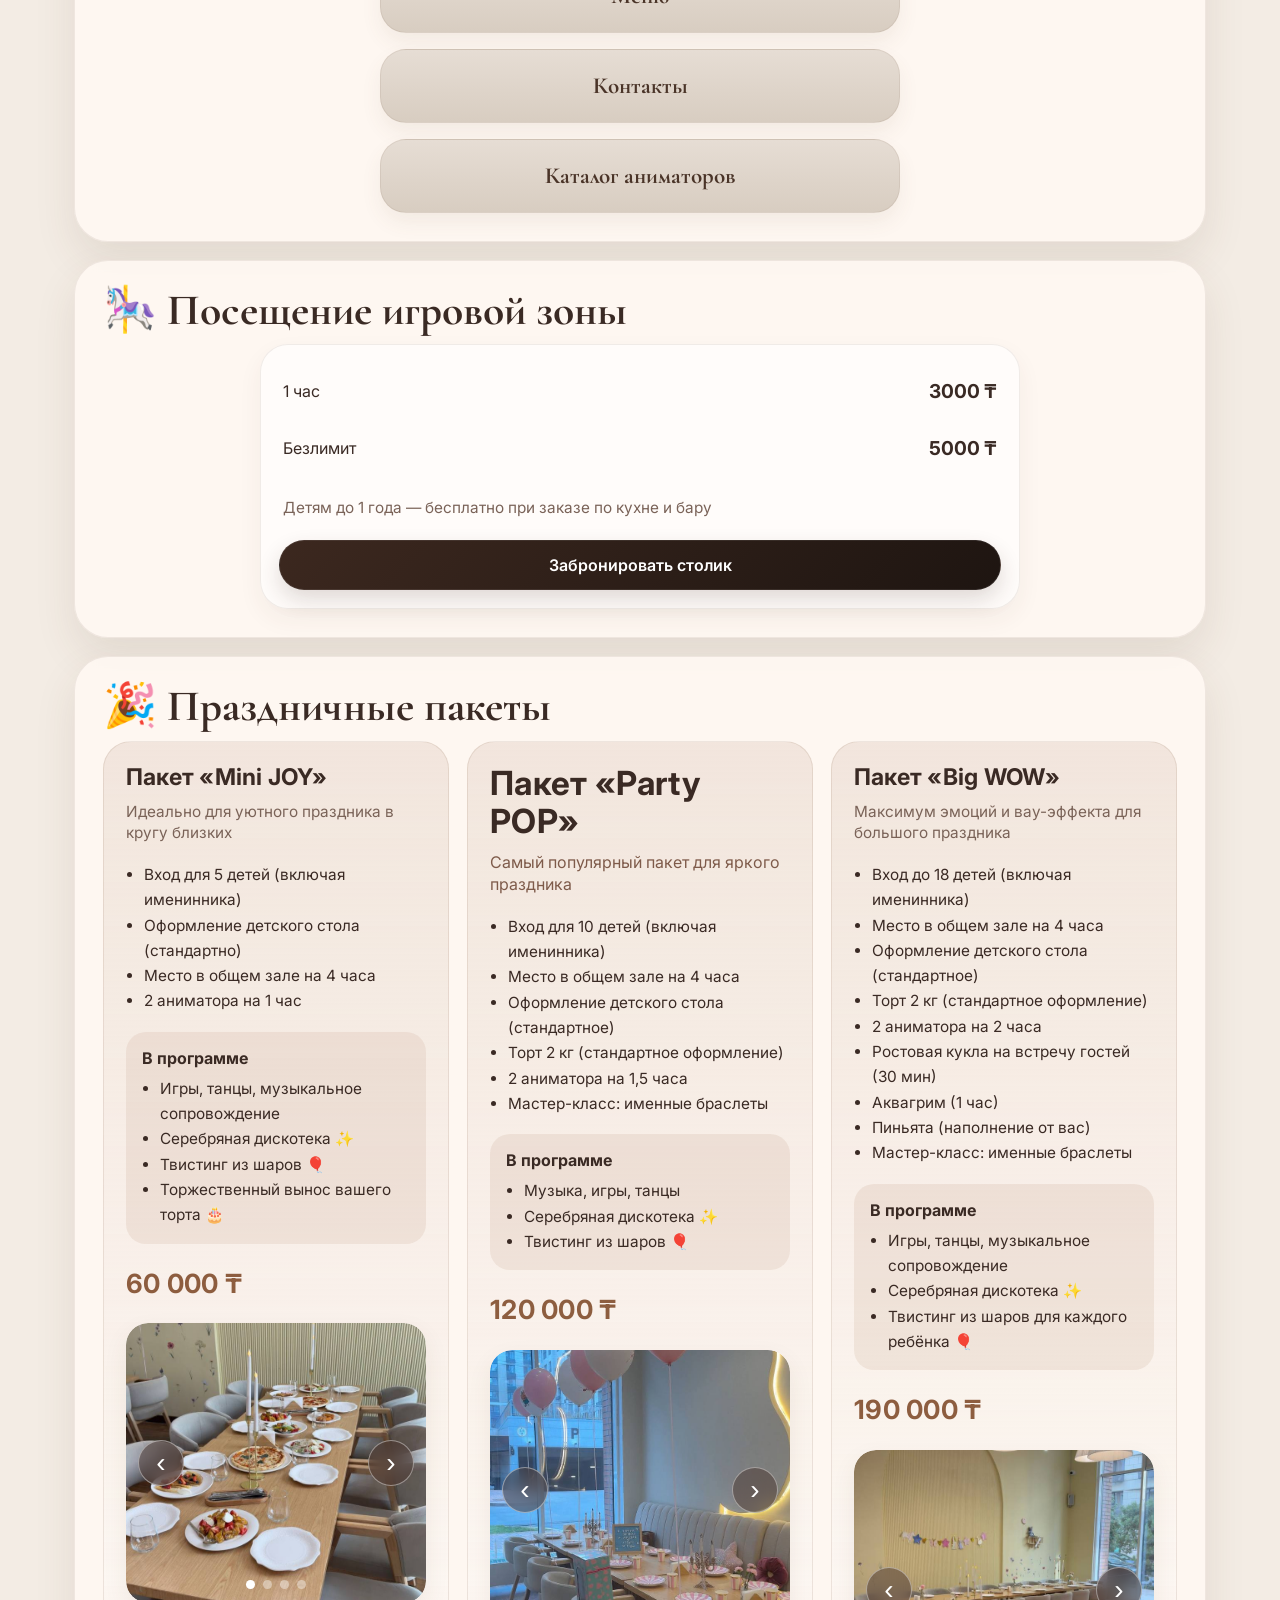
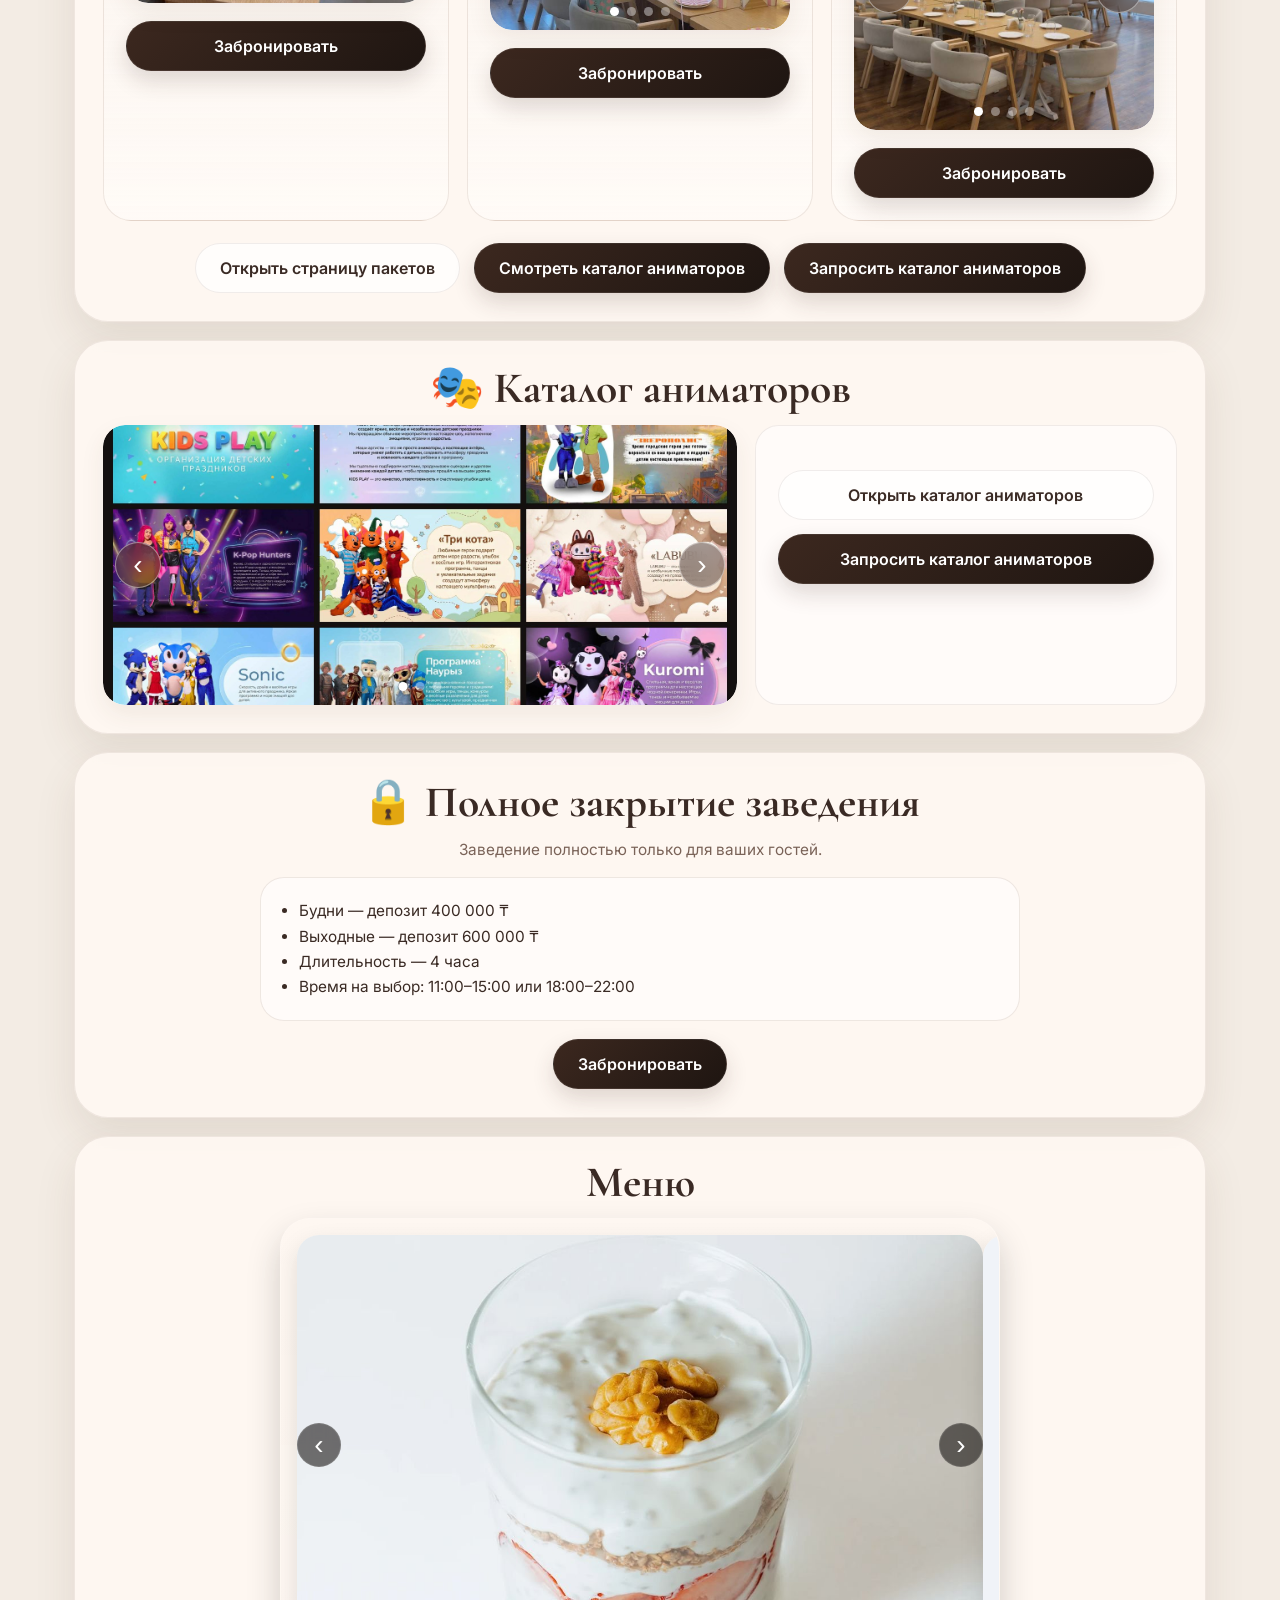
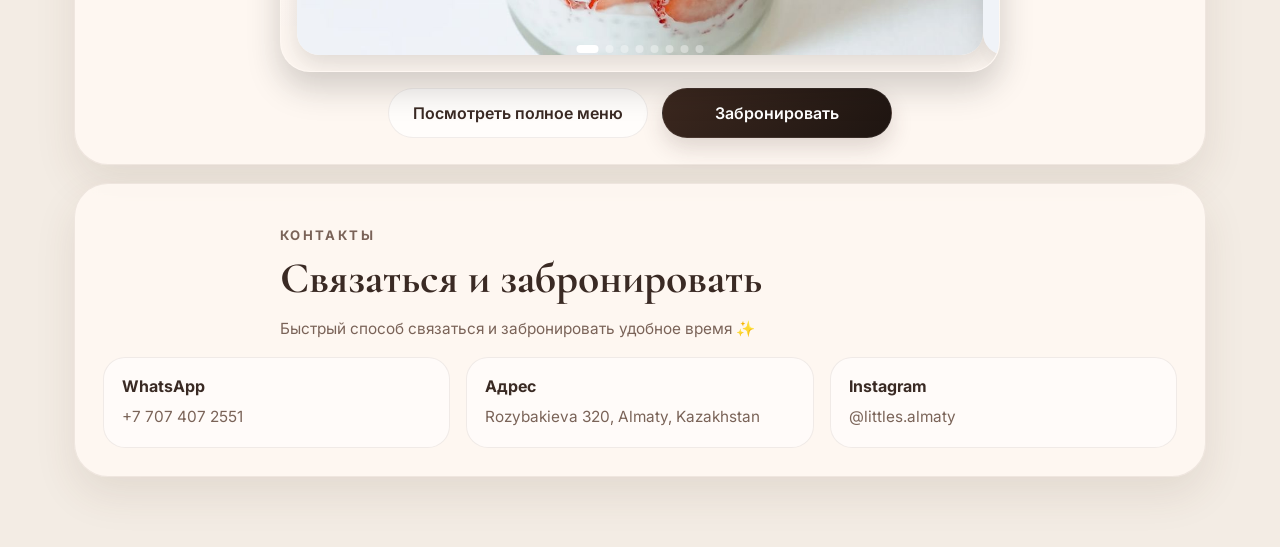
==== commit cd84103d: "Add files via upload" ====
--- a/index.html
+++ b/index.html
@@ -279,12 +279,6 @@
           </div>
         </div>
         <div class="animator-card">
-          <h3>Что доступно</h3>
-          <ul class="clean-list compact-list">
-            <li>Отдельная страница каталога с изображениями</li>
-            <li>Первые страницы каталога прямо на сайте</li>
-            <li>Отдельная кнопка для запроса каталога</li>
-          </ul>
           <div class="package-actions package-actions-stack left-actions">
             <a class="btn btn-secondary full" href="animator-catalog.html">Открыть каталог аниматоров</a>
             <a class="btn btn-primary full" href="https://wa.me/77074072551?text=Здравствуйте!%20Хочу%20запросить%20каталог%20аниматоров%20в%20Littles" target="_blank" rel="noopener">Запросить каталог аниматоров</a>
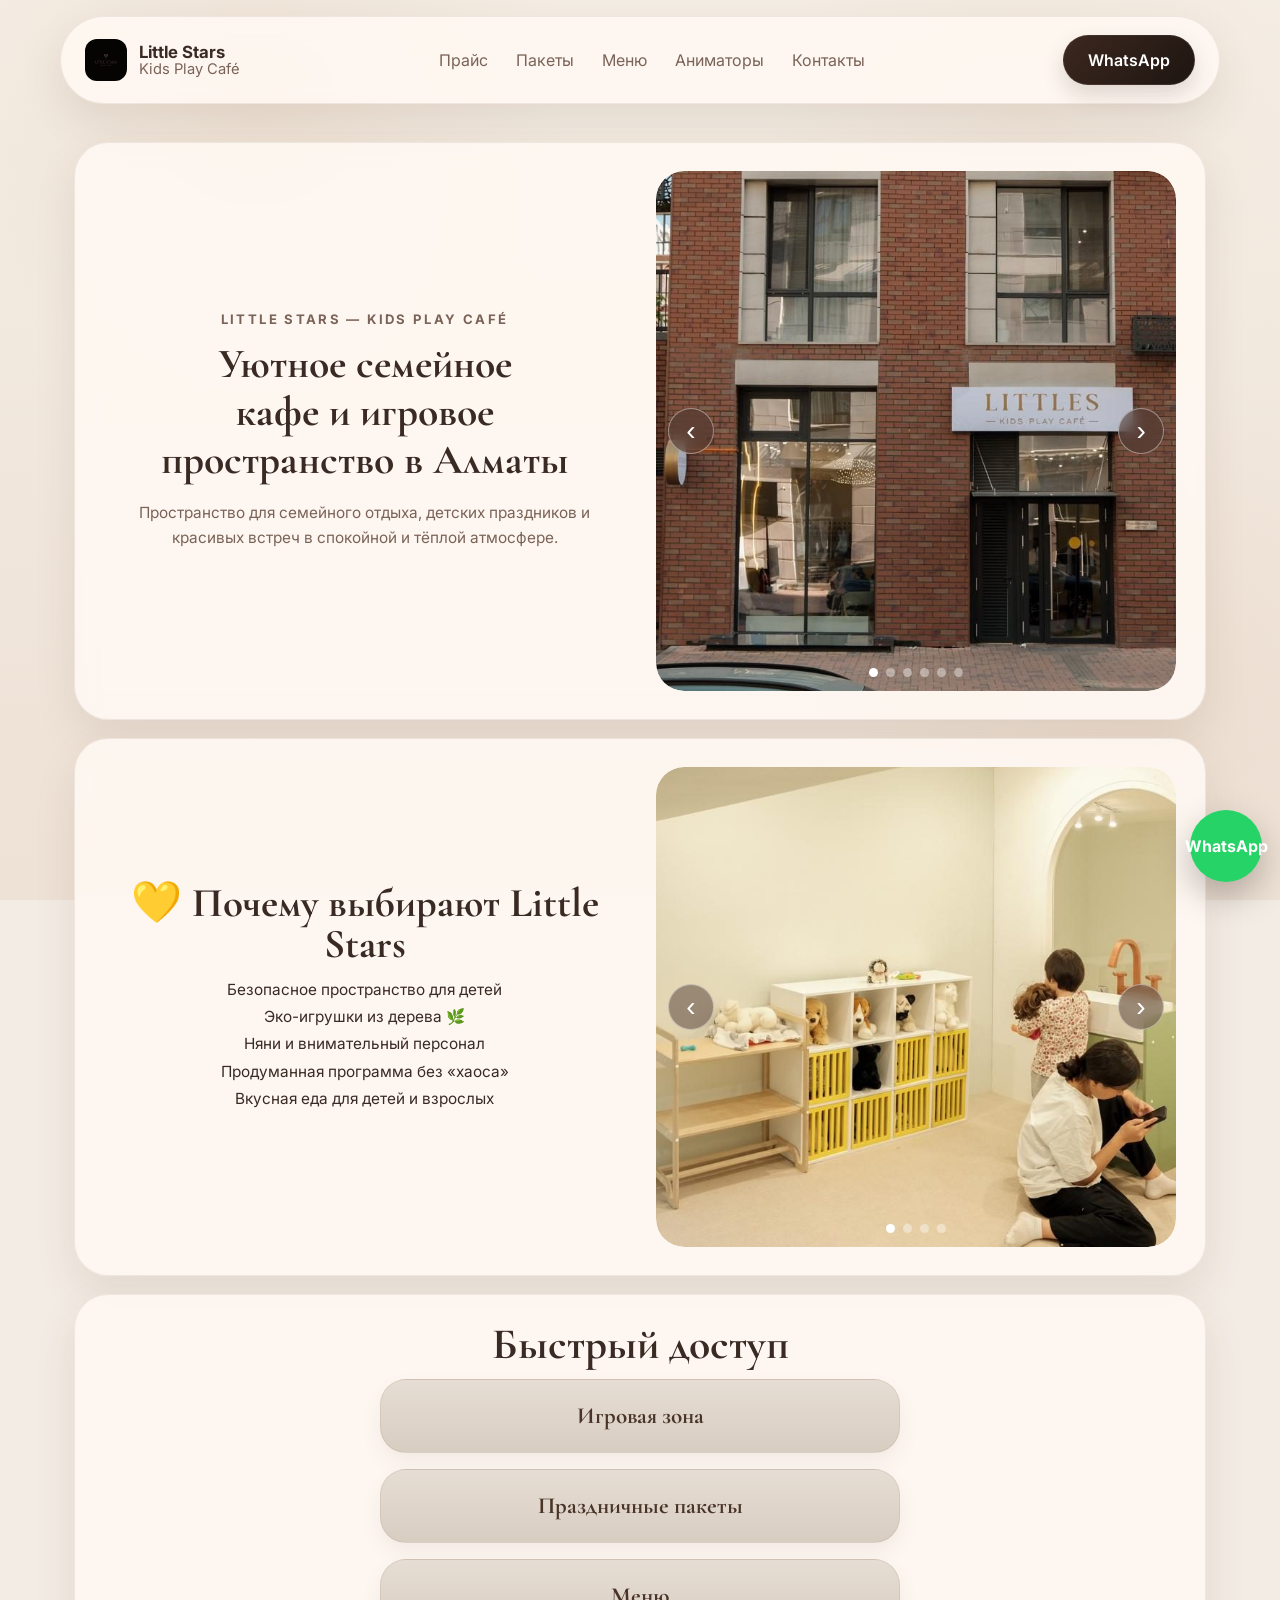
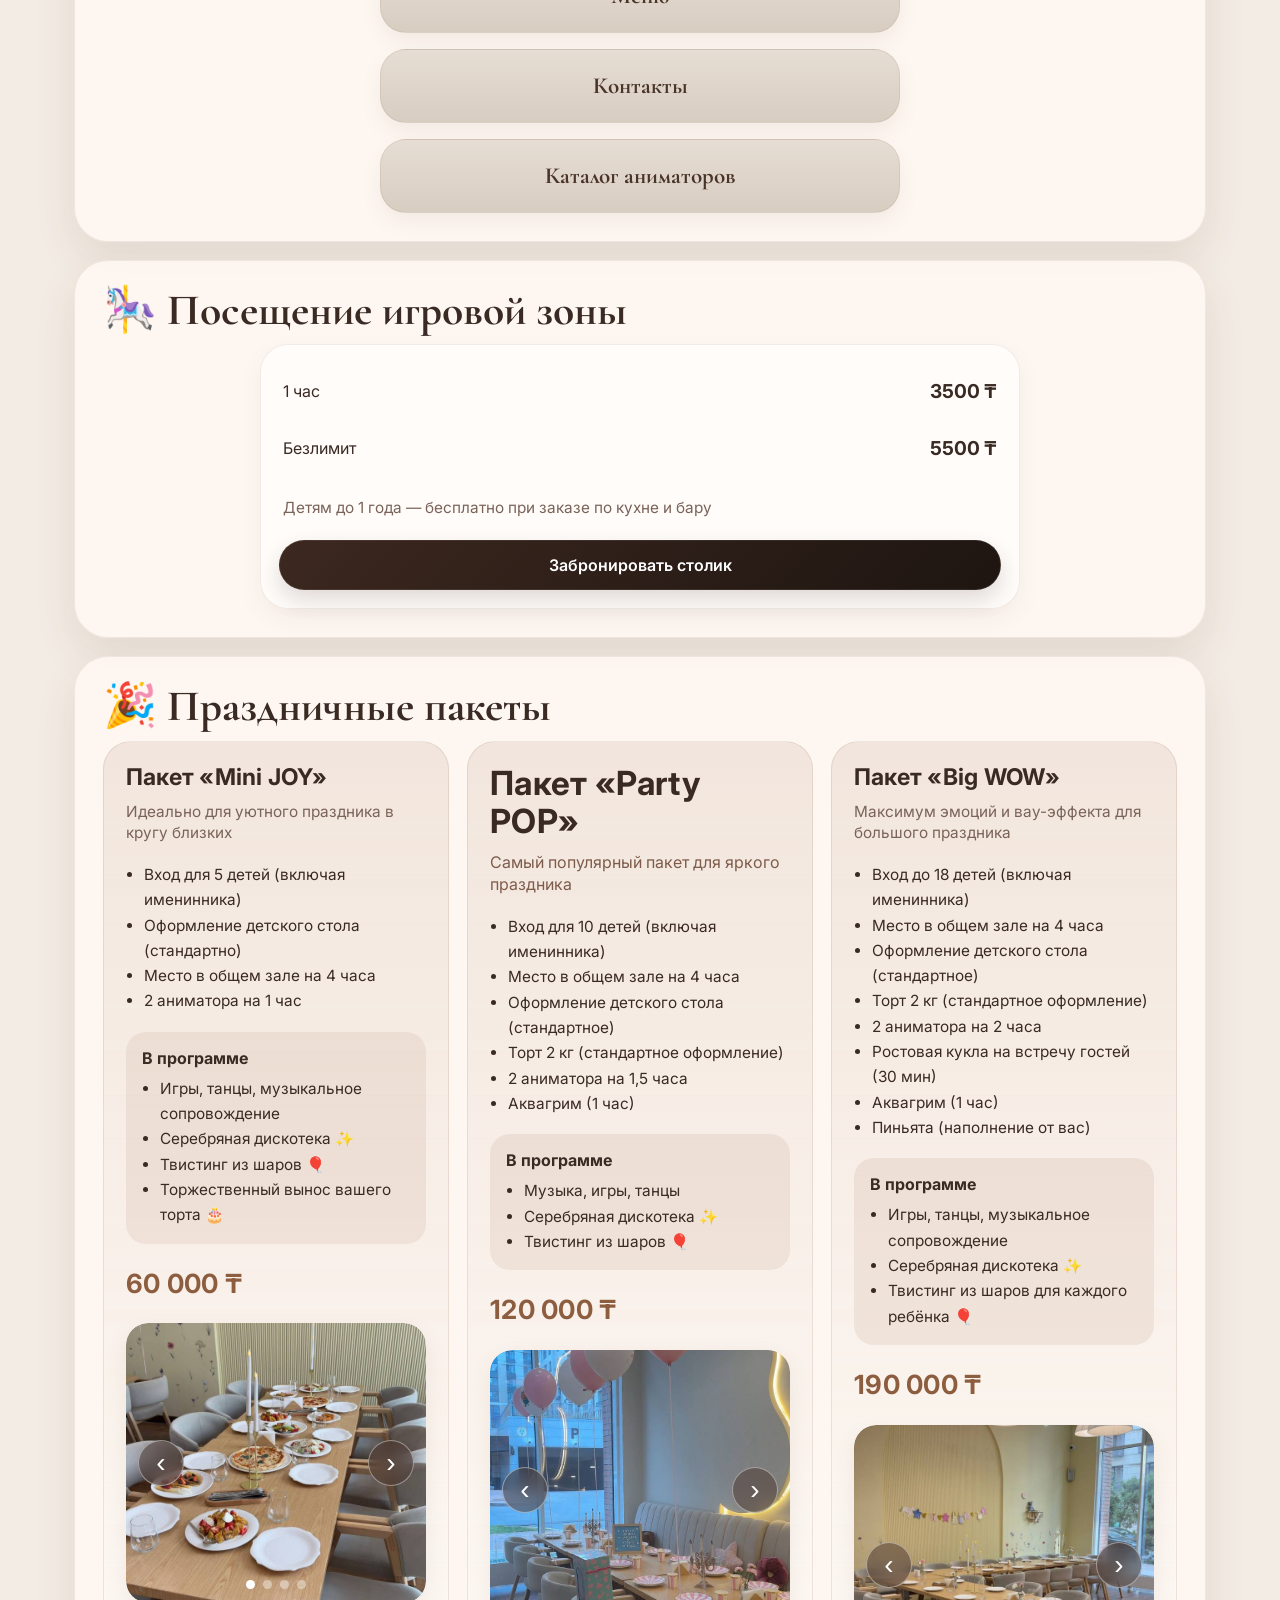
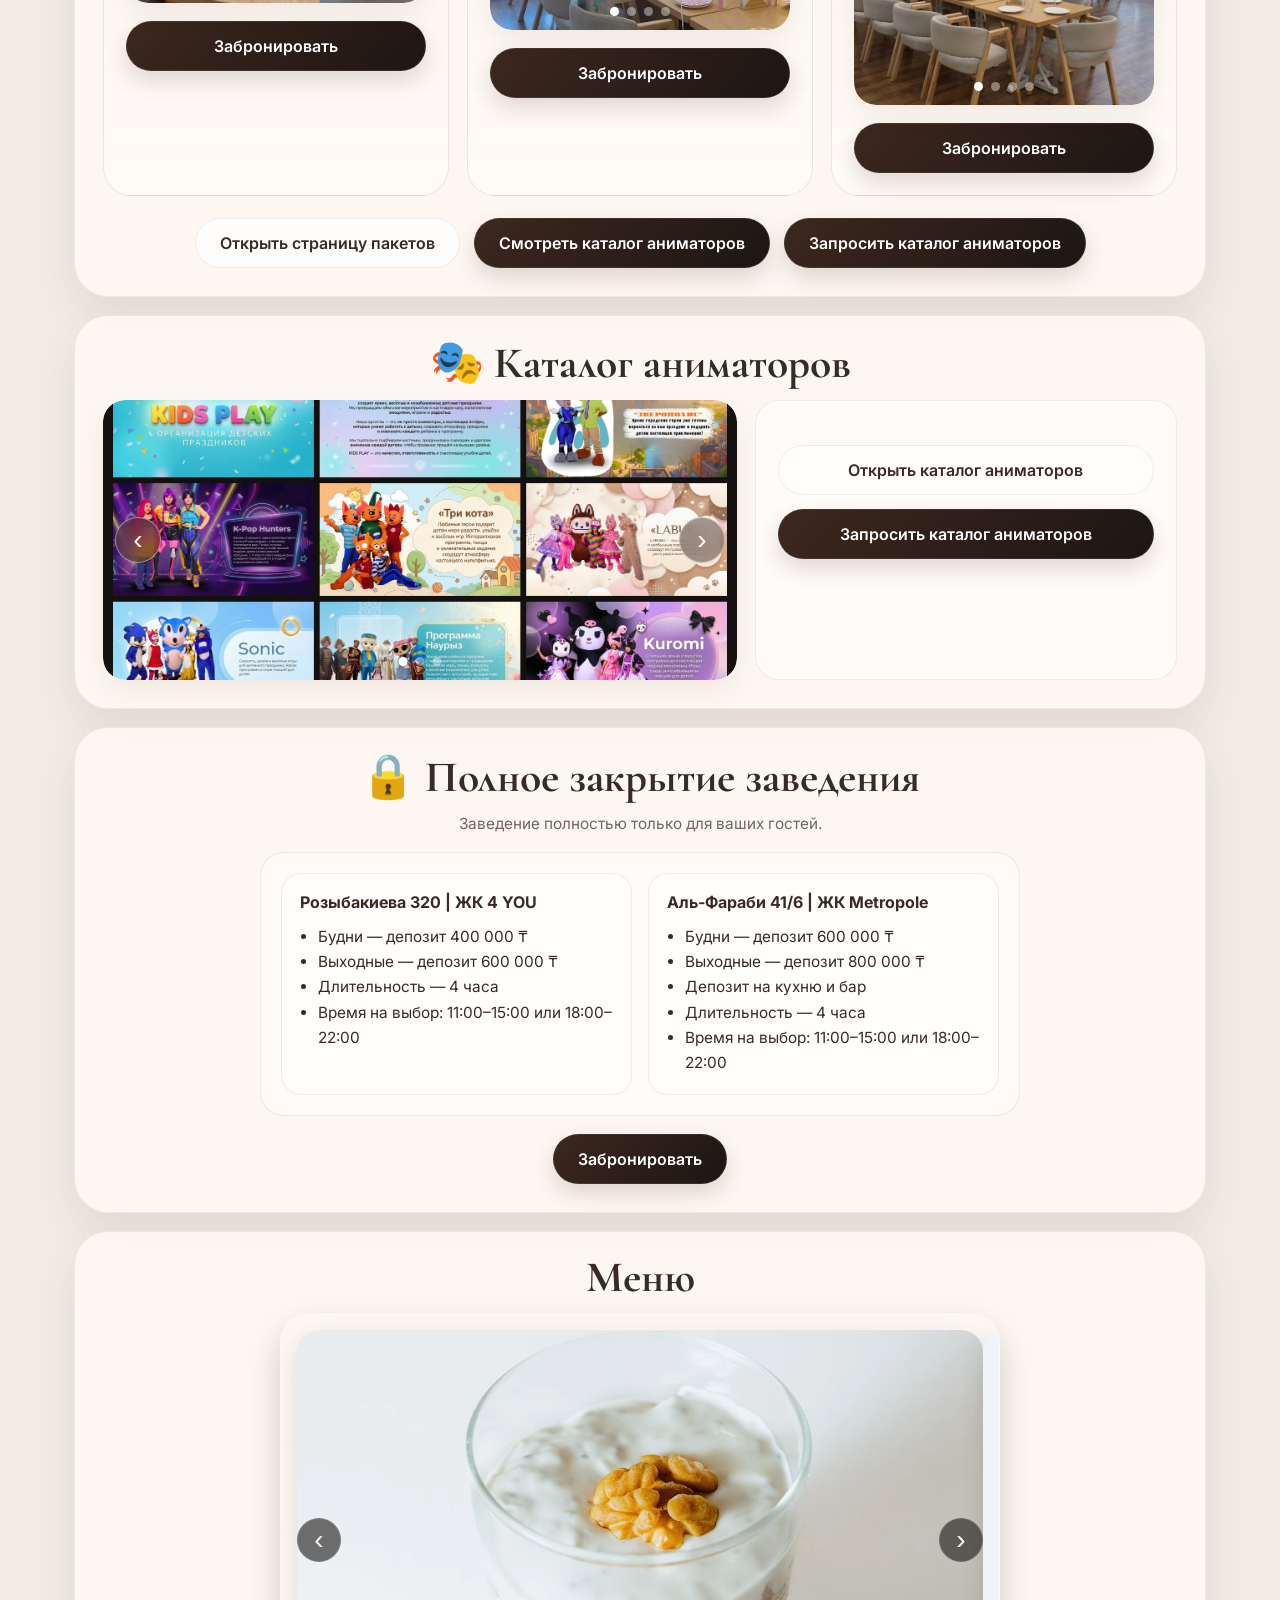
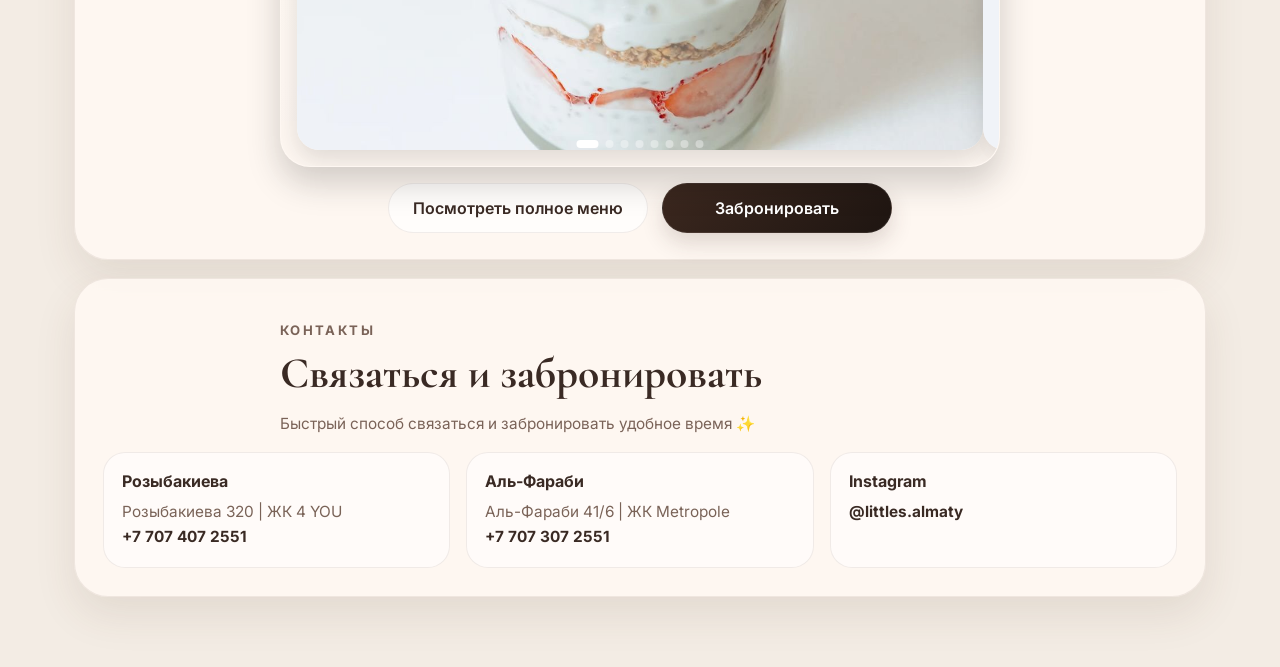
==== commit 278a08b6: "Add files via upload" ====
--- a/index.html
+++ b/index.html
@@ -1,364 +1,341 @@
 <!DOCTYPE html>
+
 <html lang="ru">
 <head>
-  <meta charset="UTF-8" />
-  <meta name="viewport" content="width=device-width, initial-scale=1.0" />
-  <title>Littles.Almaty — Kids play café</title>
-  <meta name="description" content="Littles — уютное семейное кафе и игровая зона в Алматы. Праздничные пакеты, меню и бронь через WhatsApp." />
-  <link rel="preconnect" href="https://fonts.googleapis.com">
-  <link rel="preconnect" href="https://fonts.gstatic.com" crossorigin>
-  <link href="https://fonts.googleapis.com/css2?family=Cormorant+Garamond:wght@500;600;700&family=Inter:wght@400;500;600;700&display=swap" rel="stylesheet">
-  <link rel="stylesheet" href="styles.css" />
+<meta charset="utf-8"/>
+<meta content="width=device-width, initial-scale=1.0" name="viewport"/>
+<title>Little Stars — Kids Play Café</title>
+<meta content="Little Stars — уютное семейное кафе и игровая зона в Алматы. Праздничные пакеты, меню и бронь через WhatsApp." name="description"/>
+<link href="https://fonts.googleapis.com" rel="preconnect"/>
+<link crossorigin="" href="https://fonts.gstatic.com" rel="preconnect"/>
+<link href="https://fonts.googleapis.com/css2?family=Cormorant+Garamond:wght@500;600;700&amp;family=Inter:wght@400;500;600;700&amp;display=swap" rel="stylesheet"/>
+<link href="styles.css" rel="stylesheet"/>
 </head>
 <body>
-  <div class="site-bg"></div>
-
-  <header class="site-header" id="top">
-    <div class="brand">
-      <img src="assets/logo.jpg" alt="Littles Kids Play Café" class="brand-logo" />
-      <div class="brand-text">
-        <strong>Littles.Almaty</strong>
-        <span>Kids play café</span>
-      </div>
-    </div>
-
-    <nav class="desktop-nav">
-      <a href="#visit">Прайс</a>
-      <a href="#packages">Пакеты</a>
-      <a href="#menu">Меню</a>
-      <a href="#animators">Аниматоры</a>
-      <a href="#contacts">Контакты</a>
-    </nav>
-
-    <a class="header-wa" href="https://wa.me/77074072551?text=Здравствуйте!%20Хочу%20забронировать%20столик%20в%20Littles" target="_blank" rel="noopener">WhatsApp</a>
-  </header>
-
-  <main class="page-shell">
-    
-    <section class="section-surface hero hero-grid">
-      <div class="hero-copy centered-copy">
-        <p class="eyebrow">Littles — Kids Play Café</p>
-        <h1>Уютное семейное кафе и игровое пространство в Алматы</h1>
-        <p class="hero-text">Пространство для семейного отдыха, детских праздников и красивых встреч в спокойной и тёплой атмосфере.</p>
-      </div>
-
-      <div class="carousel media-carousel" id="hero-carousel">
-        <div class="carousel-track">
-          <div class="carousel-slide active"><img src="assets/hero_new_1.jpg" alt="Интерьер Littles 1"></div>
-          <div class="carousel-slide"><img src="assets/hero_new_2.jpg" alt="Интерьер Littles 2"></div>
-          <div class="carousel-slide"><img src="assets/hero_new_3.jpg" alt="Интерьер Littles 3"></div>
-          <div class="carousel-slide"><img src="assets/hero_new_4.jpg" alt="Интерьер Littles 4"></div>
-          <div class="carousel-slide"><img src="assets/hero_new_5.jpg" alt="Интерьер Littles 5"></div>
-          <div class="carousel-slide"><img src="assets/hero_new_6.jpg" alt="Интерьер Littles 6"></div>
-        </div>
-        <button class="carousel-btn prev" type="button" aria-label="Предыдущее фото">‹</button>
-        <button class="carousel-btn next" type="button" aria-label="Следующее фото">›</button>
-        <div class="carousel-dots">
-          <button class="dot active" type="button" aria-label="Фото 1"></button>
-          <button class="dot" type="button" aria-label="Фото 2"></button>
-          <button class="dot" type="button" aria-label="Фото 3"></button>
-          <button class="dot" type="button" aria-label="Фото 4"></button>
-          <button class="dot" type="button" aria-label="Фото 5"></button>
-          <button class="dot" type="button" aria-label="Фото 6"></button>
-        </div>
-      </div>
-    </section>
-
-
-    
-    <section class="section-surface hero-grid why-grid">
-      <div class="section-heading center no-bottom centered-copy">
-        <h2 class="single-line-title why-title">💛 Почему выбирают Littles</h2>
-        <ul class="clean-list">
-          <li>Безопасное пространство для детей</li>
-          <li>Эко-игрушки из дерева 🌿</li>
-          <li>Няни и внимательный персонал</li>
-          <li>Продуманная программа без «хаоса»</li>
-          <li>Вкусная еда для детей и взрослых</li>
-        </ul>
-        <a class="btn btn-primary" href="https://wa.me/77074072551?text=Здравствуйте!%20Хочу%20забронировать%20столик%20в%20Littles" target="_blank" rel="noopener">Забронировать</a>
-      </div>
-
-      <div class="carousel media-carousel compact" id="center-carousel">
-        <div class="carousel-track">
-          <div class="carousel-slide active"><img src="assets/center_new_1.jpg" alt="Littles пространство 1"></div>
-          <div class="carousel-slide"><img src="assets/center_new_2.jpg" alt="Littles пространство 2"></div>
-          <div class="carousel-slide"><img src="assets/center_new_3.jpg" alt="Littles пространство 3"></div>
-          <div class="carousel-slide"><img src="assets/center_new_4.jpg" alt="Littles пространство 4"></div>
-        </div>
-        <button class="carousel-btn prev" type="button" aria-label="Предыдущее фото">‹</button>
-        <button class="carousel-btn next" type="button" aria-label="Следующее фото">›</button>
-        <div class="carousel-dots">
-          <button class="dot active" type="button" aria-label="Фото 1"></button>
-          <button class="dot" type="button" aria-label="Фото 2"></button>
-          <button class="dot" type="button" aria-label="Фото 3"></button>
-          <button class="dot" type="button" aria-label="Фото 4"></button>
-        </div>
-      </div>
-    </section>
-
-
-    <section class="section-surface main-actions centered-block">
-      <div class="section-heading center narrow no-bottom">
-        <h2 class="single-line-title">Быстрый доступ</h2>
-      </div>
-      <div class="action-grid clean-action-grid">
-        <a class="action-card clean-action-card" href="#visit"><h3>Игровая зона</h3></a>
-        <a class="action-card clean-action-card" href="#packages"><h3>Праздничные пакеты</h3></a>
-        <a class="action-card clean-action-card" href="#menu"><h3>Меню</h3></a>
-        <a class="action-card clean-action-card" href="#contacts"><h3>Контакты</h3></a>
-        <a class="action-card clean-action-card" href="#animators"><h3>Каталог аниматоров</h3></a>
-      </div>
-    </section>
-
-    <section class="section-surface" id="visit">
-      <div class="section-heading no-bottom">
-        <h2 class="single-line-title visit-title">🎠 Посещение игровой зоны</h2>
-      </div>
-      <div class="visit-card">
-        <div class="price-item"><span>1 час</span><strong>3000 ₸</strong></div>
-        <div class="price-item"><span>Безлимит</span><strong>5000 ₸</strong></div>
-        <p class="visit-note">Детям до 1 года — бесплатно при заказе по кухне и бару</p>
-        <a class="btn btn-primary full" href="https://wa.me/77074072551?text=Здравствуйте!%20Хочу%20забронировать%20столик%20в%20Littles" target="_blank" rel="noopener">Забронировать столик</a>
-      </div>
-    </section>
-
-    <section class="section-surface" id="packages">
-      <div class="section-heading no-bottom">
-        <h2>🎉 Праздничные пакеты</h2>
-      </div>
-      
-      <div class="packages-grid clean-home-packages enhanced-packages">
-        <article class="package-card">
-          <div class="package-top"><h3 class="package-title package-title-mini">Пакет «Mini JOY»</h3><p class="package-subtitle">Идеально для уютного праздника в кругу близких</p></div>
-          <ul class="package-includes">
-            <li>Вход для 5 детей (включая именинника)</li>
-            <li>Оформление детского стола (стандартно)</li>
-            <li>Место в общем зале на 4 часа</li>
-            <li>2 аниматора на 1 час</li>
-          </ul>
-          <div class="program-block">
-            <h4>В программе</h4>
-            <ul>
-              <li>Игры, танцы, музыкальное сопровождение</li>
-              <li>Серебряная дискотека ✨</li>
-              <li>Твистинг из шаров 🎈</li>
-              <li>Торжественный вынос вашего торта 🎂</li>
-            </ul>
-          </div>
-          <p class="package-bottom-price">60 000 ₸</p>
-          <div class="carousel package-carousel" id="mini-joy-carousel">
-            <div class="carousel-track">
-              <div class="carousel-slide active"><img src="assets/package_mini_1.jpg" alt="Mini JOY фото 1"></div>
-              <div class="carousel-slide"><img src="assets/package_mini_2.jpg" alt="Mini JOY фото 2"></div>
-              <div class="carousel-slide"><img src="assets/package_mini_3.jpg" alt="Mini JOY фото 3"></div>
-              <div class="carousel-slide"><img src="assets/package_mini_4.jpg" alt="Mini JOY фото 4"></div>
-            </div>
-            <button class="carousel-btn prev" type="button" aria-label="Предыдущее фото">‹</button>
-            <button class="carousel-btn next" type="button" aria-label="Следующее фото">›</button>
-            <div class="carousel-dots">
-              <button class="dot active" type="button" aria-label="Фото 1"></button>
-              <button class="dot" type="button" aria-label="Фото 2"></button>
-              <button class="dot" type="button" aria-label="Фото 3"></button>
-              <button class="dot" type="button" aria-label="Фото 4"></button>
-            </div>
-          </div>
-          <a class="btn btn-primary full" href="https://wa.me/77074072551?text=Здравствуйте!%20Хочу%20забронировать%20пакет%20Mini%20JOY%20в%20Littles" target="_blank" rel="noopener">Забронировать</a>
-        </article>
-
-        <article class="package-card featured">
-          <div class="package-top featured-top"><h3 class="package-title package-title-party">Пакет «Party POP»</h3><p class="package-subtitle">Самый популярный пакет для яркого праздника</p></div>
-          <ul class="package-includes">
-            <li>Вход для 10 детей (включая именинника)</li>
-            <li>Место в общем зале на 4 часа</li>
-            <li>Оформление детского стола (стандартное)</li>
-            <li>Торт 2 кг (стандартное оформление)</li>
-            <li>2 аниматора на 1,5 часа</li>
-            <li>Мастер-класс: именные браслеты</li>
-          </ul>
-          <div class="program-block">
-            <h4>В программе</h4>
-            <ul>
-              <li>Музыка, игры, танцы</li>
-              <li>Серебряная дискотека ✨</li>
-              <li>Твистинг из шаров 🎈</li>
-            </ul>
-          </div>
-          <p class="package-bottom-price">120 000 ₸</p>
-          <div class="carousel package-carousel" id="party-pop-carousel">
-            <div class="carousel-track">
-              <div class="carousel-slide active"><img src="assets/package_party_1.jpg" alt="Party POP фото 1"></div>
-              <div class="carousel-slide"><img src="assets/package_party_2.jpg" alt="Party POP фото 2"></div>
-              <div class="carousel-slide"><img src="assets/package_party_3.jpg" alt="Party POP фото 3"></div>
-              <div class="carousel-slide"><img src="assets/package_party_4.jpg" alt="Party POP фото 4"></div>
-            </div>
-            <button class="carousel-btn prev" type="button" aria-label="Предыдущее фото">‹</button>
-            <button class="carousel-btn next" type="button" aria-label="Следующее фото">›</button>
-            <div class="carousel-dots">
-              <button class="dot active" type="button" aria-label="Фото 1"></button>
-              <button class="dot" type="button" aria-label="Фото 2"></button>
-              <button class="dot" type="button" aria-label="Фото 3"></button>
-              <button class="dot" type="button" aria-label="Фото 4"></button>
-            </div>
-          </div>
-          <a class="btn btn-primary full" href="https://wa.me/77074072551?text=Здравствуйте!%20Хочу%20забронировать%20пакет%20Party%20POP%20в%20Littles" target="_blank" rel="noopener">Забронировать</a>
-        </article>
-
-        <article class="package-card">
-          <div class="package-top"><h3 class="package-title package-title-big">Пакет «Big WOW»</h3><p class="package-subtitle">Максимум эмоций и вау-эффекта для большого праздника</p></div>
-          <ul class="package-includes">
-            <li>Вход до 18 детей (включая именинника)</li>
-            <li>Место в общем зале на 4 часа</li>
-            <li>Оформление детского стола (стандартное)</li>
-            <li>Торт 2 кг (стандартное оформление)</li>
-            <li>2 аниматора на 2 часа</li>
-            <li>Ростовая кукла на встречу гостей (30 мин)</li>
-            <li>Аквагрим (1 час)</li>
-            <li>Пиньята (наполнение от вас)</li>
-            <li>Мастер-класс: именные браслеты</li>
-          </ul>
-          <div class="program-block">
-            <h4>В программе</h4>
-            <ul>
-              <li>Игры, танцы, музыкальное сопровождение</li>
-              <li>Серебряная дискотека ✨</li>
-              <li>Твистинг из шаров для каждого ребёнка 🎈</li>
-            </ul>
-          </div>
-          <p class="package-bottom-price">190 000 ₸</p>
-          <div class="carousel package-carousel" id="big-wow-carousel">
-            <div class="carousel-track">
-              <div class="carousel-slide active"><img src="assets/package_big_1.jpg" alt="Big WOW фото 1"></div>
-              <div class="carousel-slide"><img src="assets/package_big_2.jpg" alt="Big WOW фото 2"></div>
-              <div class="carousel-slide"><img src="assets/package_big_3.jpg" alt="Big WOW фото 3"></div>
-              <div class="carousel-slide"><img src="assets/package_big_4.jpg" alt="Big WOW фото 4"></div>
-            </div>
-            <button class="carousel-btn prev" type="button" aria-label="Предыдущее фото">‹</button>
-            <button class="carousel-btn next" type="button" aria-label="Следующее фото">›</button>
-            <div class="carousel-dots">
-              <button class="dot active" type="button" aria-label="Фото 1"></button>
-              <button class="dot" type="button" aria-label="Фото 2"></button>
-              <button class="dot" type="button" aria-label="Фото 3"></button>
-              <button class="dot" type="button" aria-label="Фото 4"></button>
-            </div>
-          </div>
-          <a class="btn btn-primary full" href="https://wa.me/77074072551?text=Здравствуйте!%20Хочу%20забронировать%20пакет%20Big%20WOW%20в%20Littles" target="_blank" rel="noopener">Забронировать</a>
-        </article>
-      </div>
-      <div class="package-actions package-actions-stack">
-        <a class="btn btn-secondary" href="packages.html">Открыть страницу пакетов</a>
-        <a class="btn btn-primary" href="animator-catalog.html">Смотреть каталог аниматоров</a>
-        <a class="btn btn-primary" href="https://wa.me/77074072551?text=Здравствуйте!%20Хочу%20запросить%20каталог%20аниматоров%20в%20Littles" target="_blank" rel="noopener">Запросить каталог аниматоров</a>
-      </div>
-
-    </section>
-
-
-
-
-
-
-
-    <section class="section-surface" id="animators">
-      <div class="section-heading center no-bottom">
-        <h2 class="catalog-title">🎭 Каталог аниматоров</h2>
-</div>
-      <div class="animator-grid">
-        <div class="carousel package-carousel animator-carousel" id="animator-preview-carousel">
-          <div class="carousel-track">
-            <div class="carousel-slide active"><img src="assets/catalog_sheet_1.jpg" alt="Каталог аниматоров — страница 3"></div>
-            <div class="carousel-slide"><img src="assets/catalog_sheet_2.jpg" alt="Каталог аниматоров — страница 4"></div>
-            <div class="carousel-slide"><img src="assets/catalog_sheet_3.jpg" alt="Каталог аниматоров — страница 5"></div>
-          </div>
-          <button class="carousel-btn prev" type="button" aria-label="Предыдущее фото">‹</button>
-          <button class="carousel-btn next" type="button" aria-label="Следующее фото">›</button>
-          <div class="carousel-dots">
-            <button class="dot active" type="button" aria-label="Фото 1"></button>
-            <button class="dot" type="button" aria-label="Фото 2"></button>
-            <button class="dot" type="button" aria-label="Фото 3"></button>
-          </div>
-        </div>
-        <div class="animator-card">
-          <div class="package-actions package-actions-stack left-actions">
-            <a class="btn btn-secondary full" href="animator-catalog.html">Открыть каталог аниматоров</a>
-            <a class="btn btn-primary full" href="https://wa.me/77074072551?text=Здравствуйте!%20Хочу%20запросить%20каталог%20аниматоров%20в%20Littles" target="_blank" rel="noopener">Запросить каталог аниматоров</a>
-          </div>
-        </div>
-      </div>
-    </section>
-
-
-    <section class="section-surface closure-section" id="closure">
-      <div class="section-heading center no-bottom">
-        <h2>🔒 Полное закрытие заведения</h2>
-        <p>Заведение полностью только для ваших гостей.</p>
-      </div>
-      <div class="conditions-card warm-card">
-        <ul>
-          <li>Будни — депозит 400 000 ₸</li>
-          <li>Выходные — депозит 600 000 ₸</li>
-          <li>Длительность — 4 часа</li>
-          <li>Время на выбор: 11:00–15:00 или 18:00–22:00</li>
-        </ul>
-      </div>
-      <div class="package-actions">
-        <a class="btn btn-primary" href="https://wa.me/77074072551?text=Здравствуйте!%20Хочу%20забронировать%20полное%20закрытие%20заведения%20в%20Littles" target="_blank" rel="noopener">Забронировать</a>
-      </div>
-    </section>
-
-    
-    
-    <section class="section-surface polished-menu-section" id="menu">
-      <div class="section-heading no-bottom menu-heading-row center">
-        <h2>Меню</h2>
-      </div>
-
-      <div class="menu-showcase">
-        <div class="carousel media-carousel polished-carousel menu-carousel" id="menu-carousel">
-          <div class="carousel-track">
-            <div class="carousel-slide active"><img src="assets/menu_fresh_1.jpg" alt="Меню Littles 1"></div> <div class="carousel-slide"><img src="assets/menu_fresh_2.jpg" alt="Меню Littles 2"></div> <div class="carousel-slide"><img src="assets/menu_fresh_3.jpg" alt="Меню Littles 3"></div> <div class="carousel-slide"><img src="assets/menu_fresh_4.jpg" alt="Меню Littles 4"></div> <div class="carousel-slide"><img src="assets/menu_fresh_5.jpg" alt="Меню Littles 5"></div> <div class="carousel-slide"><img src="assets/menu_fresh_6.jpg" alt="Меню Littles 6"></div> <div class="carousel-slide"><img src="assets/menu_fresh_7.jpg" alt="Меню Littles 7"></div> <div class="carousel-slide"><img src="assets/menu_fresh_8.jpg" alt="Меню Littles 8"></div>
-          </div>
-          <button class="carousel-btn prev" type="button" aria-label="Предыдущее фото">‹</button>
-          <button class="carousel-btn next" type="button" aria-label="Следующее фото">›</button>
-          <div class="carousel-dots">
-            <button class="dot active" type="button" aria-label="Фото 1"></button> <button class="dot" type="button" aria-label="Фото 2"></button> <button class="dot" type="button" aria-label="Фото 3"></button> <button class="dot" type="button" aria-label="Фото 4"></button> <button class="dot" type="button" aria-label="Фото 5"></button> <button class="dot" type="button" aria-label="Фото 6"></button> <button class="dot" type="button" aria-label="Фото 7"></button> <button class="dot" type="button" aria-label="Фото 8"></button>
-          </div>
-        </div>
-
-        <div class="menu-preview-actions polished-menu-actions">
-          <a class="btn btn-secondary" href="menu.html">Посмотреть полное меню</a>
-          <a class="btn btn-primary" href="https://wa.me/77074072551?text=Здравствуйте!%20Хочу%20забронировать%20столик%20в%20Littles" target="_blank" rel="noopener">Забронировать</a>
-        </div>
-      </div>
-    </section>
-
-
-    <section class="section-surface contacts-section" id="contacts">
-      <div class="section-heading narrow no-bottom">
-        <p class="eyebrow">Контакты</p>
-        <h2>Связаться и забронировать</h2>
-        <p>Быстрый способ связаться и забронировать удобное время ✨</p>
-      </div>
-      <div class="contact-box">
-        <div>
-          <strong>WhatsApp</strong>
-          <p>+7 707 407 2551</p>
-        </div>
-        <div>
-          <strong>Адрес</strong>
-          <p>Rozybakieva 320, Almaty, Kazakhstan</p>
-        </div>
-        <div>
-          <strong>Instagram</strong>
-          <p><a href="https://www.instagram.com/littles.almaty?igsh=bXZxajB5dmp3b2g=" target="_blank" rel="noopener">@littles.almaty</a></p>
-        </div>
-      </div>
-    </section>
-  </main>
-
-  <a class="floating-wa" href="https://wa.me/77074072551?text=Здравствуйте!%20Хочу%20забронировать%20Littles" target="_blank" rel="noopener" aria-label="WhatsApp">WhatsApp</a>
-
-  <script>
+<div class="site-bg"></div>
+<header class="site-header" id="top">
+<div class="brand">
+<img alt="Little Stars Kids Play Café" class="brand-logo" src="assets/logo-little-stars.png"/>
+<div class="brand-text">
+<strong>Little Stars</strong>
+<span>Kids Play Café</span>
+</div>
+</div>
+<nav class="desktop-nav">
+<a href="#visit">Прайс</a>
+<a href="#packages">Пакеты</a>
+<a href="#menu">Меню</a>
+<a href="#animators">Аниматоры</a>
+<a href="#contacts">Контакты</a>
+</nav>
+<a class="header-wa" href="https://wa.me/77074072551?text=%D0%97%D0%B4%D1%80%D0%B0%D0%B2%D1%81%D1%82%D0%B2%D1%83%D0%B9%D1%82%D0%B5%21%20%D0%A5%D0%BE%D1%87%D1%83%20%D0%B7%D0%B0%D0%B1%D1%80%D0%BE%D0%BD%D0%B8%D1%80%D0%BE%D0%B2%D0%B0%D1%82%D1%8C%20%D1%81%D1%82%D0%BE%D0%BB%D0%B8%D0%BA%20%D0%B2%20Little%20Stars" rel="noopener" target="_blank">WhatsApp</a>
+</header>
+<main class="page-shell">
+<section class="section-surface hero hero-grid">
+<div class="hero-copy centered-copy">
+<p class="eyebrow">Little Stars — Kids Play Café</p>
+<h1>Уютное семейное кафе и игровое пространство в Алматы</h1>
+<p class="hero-text">Пространство для семейного отдыха, детских праздников и красивых встреч в спокойной и тёплой атмосфере.</p>
+</div>
+<div class="carousel media-carousel" id="hero-carousel">
+<div class="carousel-track">
+<div class="carousel-slide active"><img alt="Интерьер Little Stars 1" src="assets/hero_new_1.jpg"/></div>
+<div class="carousel-slide"><img alt="Интерьер Little Stars 2" src="assets/hero_new_2.jpg"/></div>
+<div class="carousel-slide"><img alt="Интерьер Little Stars 3" src="assets/hero_new_3.jpg"/></div>
+<div class="carousel-slide"><img alt="Интерьер Little Stars 4" src="assets/hero_new_4.jpg"/></div>
+<div class="carousel-slide"><img alt="Интерьер Little Stars 5" src="assets/hero_new_5.jpg"/></div>
+<div class="carousel-slide"><img alt="Интерьер Little Stars 6" src="assets/hero_new_6.jpg"/></div>
+</div>
+<button aria-label="Предыдущее фото" class="carousel-btn prev" type="button">‹</button>
+<button aria-label="Следующее фото" class="carousel-btn next" type="button">›</button>
+<div class="carousel-dots">
+<button aria-label="Фото 1" class="dot active" type="button"></button>
+<button aria-label="Фото 2" class="dot" type="button"></button>
+<button aria-label="Фото 3" class="dot" type="button"></button>
+<button aria-label="Фото 4" class="dot" type="button"></button>
+<button aria-label="Фото 5" class="dot" type="button"></button>
+<button aria-label="Фото 6" class="dot" type="button"></button>
+</div>
+</div>
+</section>
+<section class="section-surface hero-grid why-grid">
+<div class="section-heading center no-bottom centered-copy">
+<h2 class="single-line-title why-title">💛 Почему выбирают Little Stars</h2>
+<ul class="clean-list">
+<li>Безопасное пространство для детей</li>
+<li>Эко-игрушки из дерева 🌿</li>
+<li>Няни и внимательный персонал</li>
+<li>Продуманная программа без «хаоса»</li>
+<li>Вкусная еда для детей и взрослых</li>
+</ul>
+</div>
+<div class="carousel media-carousel compact" id="center-carousel">
+<div class="carousel-track">
+<div class="carousel-slide active"><img alt="Little Stars пространство 1" src="assets/center_new_1.jpg"/></div>
+<div class="carousel-slide"><img alt="Little Stars пространство 2" src="assets/center_new_2.jpg"/></div>
+<div class="carousel-slide"><img alt="Little Stars пространство 3" src="assets/center_new_3.jpg"/></div>
+<div class="carousel-slide"><img alt="Little Stars пространство 4" src="assets/center_new_4.jpg"/></div>
+</div>
+<button aria-label="Предыдущее фото" class="carousel-btn prev" type="button">‹</button>
+<button aria-label="Следующее фото" class="carousel-btn next" type="button">›</button>
+<div class="carousel-dots">
+<button aria-label="Фото 1" class="dot active" type="button"></button>
+<button aria-label="Фото 2" class="dot" type="button"></button>
+<button aria-label="Фото 3" class="dot" type="button"></button>
+<button aria-label="Фото 4" class="dot" type="button"></button>
+</div>
+</div>
+</section>
+<section class="section-surface main-actions centered-block">
+<div class="section-heading center narrow no-bottom">
+<h2 class="single-line-title">Быстрый доступ</h2>
+</div>
+<div class="action-grid clean-action-grid">
+<a class="action-card clean-action-card" href="#visit"><h3>Игровая зона</h3></a>
+<a class="action-card clean-action-card" href="#packages"><h3>Праздничные пакеты</h3></a>
+<a class="action-card clean-action-card" href="#menu"><h3>Меню</h3></a>
+<a class="action-card clean-action-card" href="#contacts"><h3>Контакты</h3></a>
+<a class="action-card clean-action-card" href="#animators"><h3>Каталог аниматоров</h3></a>
+</div>
+</section>
+<section class="section-surface" id="visit">
+<div class="section-heading no-bottom">
+<h2 class="single-line-title visit-title">🎠 Посещение игровой зоны</h2>
+</div>
+<div class="visit-card">
+<div class="price-item"><span>1 час</span><strong>3500 ₸</strong></div>
+<div class="price-item"><span>Безлимит</span><strong>5500 ₸</strong></div>
+<p class="visit-note">Детям до 1 года — бесплатно при заказе по кухне и бару</p>
+<a class="btn btn-primary full" href="https://wa.me/77074072551?text=%D0%97%D0%B4%D1%80%D0%B0%D0%B2%D1%81%D1%82%D0%B2%D1%83%D0%B9%D1%82%D0%B5%21%20%D0%A5%D0%BE%D1%87%D1%83%20%D0%B7%D0%B0%D0%B1%D1%80%D0%BE%D0%BD%D0%B8%D1%80%D0%BE%D0%B2%D0%B0%D1%82%D1%8C%20%D1%81%D1%82%D0%BE%D0%BB%D0%B8%D0%BA%20%D0%B2%20Little%20Stars" rel="noopener" target="_blank">Забронировать столик</a>
+</div>
+</section>
+<section class="section-surface" id="packages">
+<div class="section-heading no-bottom">
+<h2>🎉 Праздничные пакеты</h2>
+</div>
+<div class="packages-grid clean-home-packages enhanced-packages">
+<article class="package-card">
+<div class="package-top"><h3 class="package-title package-title-mini">Пакет «Mini JOY»</h3><p class="package-subtitle">Идеально для уютного праздника в кругу близких</p></div>
+<ul class="package-includes">
+<li>Вход для 5 детей (включая именинника)</li>
+<li>Оформление детского стола (стандартно)</li>
+<li>Место в общем зале на 4 часа</li>
+<li>2 аниматора на 1 час</li>
+</ul>
+<div class="program-block">
+<h4>В программе</h4>
+<ul>
+<li>Игры, танцы, музыкальное сопровождение</li>
+<li>Серебряная дискотека ✨</li>
+<li>Твистинг из шаров 🎈</li>
+<li>Торжественный вынос вашего торта 🎂</li>
+</ul>
+</div>
+<p class="package-bottom-price">60 000 ₸</p>
+<div class="carousel package-carousel" id="mini-joy-carousel">
+<div class="carousel-track">
+<div class="carousel-slide active"><img alt="Mini JOY фото 1" src="assets/package_mini_1.jpg"/></div>
+<div class="carousel-slide"><img alt="Mini JOY фото 2" src="assets/package_mini_2.jpg"/></div>
+<div class="carousel-slide"><img alt="Mini JOY фото 3" src="assets/package_mini_3.jpg"/></div>
+<div class="carousel-slide"><img alt="Mini JOY фото 4" src="assets/package_mini_4.jpg"/></div>
+</div>
+<button aria-label="Предыдущее фото" class="carousel-btn prev" type="button">‹</button>
+<button aria-label="Следующее фото" class="carousel-btn next" type="button">›</button>
+<div class="carousel-dots">
+<button aria-label="Фото 1" class="dot active" type="button"></button>
+<button aria-label="Фото 2" class="dot" type="button"></button>
+<button aria-label="Фото 3" class="dot" type="button"></button>
+<button aria-label="Фото 4" class="dot" type="button"></button>
+</div>
+</div>
+<a class="btn btn-primary full" href="https://wa.me/77074072551?text=%D0%97%D0%B4%D1%80%D0%B0%D0%B2%D1%81%D1%82%D0%B2%D1%83%D0%B9%D1%82%D0%B5%21%20%D0%A5%D0%BE%D1%87%D1%83%20%D0%B7%D0%B0%D0%B1%D1%80%D0%BE%D0%BD%D0%B8%D1%80%D0%BE%D0%B2%D0%B0%D1%82%D1%8C%20%D0%BF%D0%B0%D0%BA%D0%B5%D1%82%20Mini%20JOY%20%D0%B2%20Little%20Stars" rel="noopener" target="_blank">Забронировать</a>
+</article>
+<article class="package-card featured">
+<div class="package-top featured-top"><h3 class="package-title package-title-party">Пакет «Party POP»</h3><p class="package-subtitle">Самый популярный пакет для яркого праздника</p></div>
+<ul class="package-includes">
+<li>Вход для 10 детей (включая именинника)</li>
+<li>Место в общем зале на 4 часа</li>
+<li>Оформление детского стола (стандартное)</li>
+<li>Торт 2 кг (стандартное оформление)</li>
+<li>2 аниматора на 1,5 часа</li>
+<li>Аквагрим (1 час)</li></ul>
+<div class="program-block">
+<h4>В программе</h4>
+<ul>
+<li>Музыка, игры, танцы</li>
+<li>Серебряная дискотека ✨</li>
+<li>Твистинг из шаров 🎈</li>
+</ul>
+</div>
+<p class="package-bottom-price">120 000 ₸</p>
+<div class="carousel package-carousel" id="party-pop-carousel">
+<div class="carousel-track">
+<div class="carousel-slide active"><img alt="Party POP фото 1" src="assets/package_party_1.jpg"/></div>
+<div class="carousel-slide"><img alt="Party POP фото 2" src="assets/package_party_2.jpg"/></div>
+<div class="carousel-slide"><img alt="Party POP фото 3" src="assets/package_party_3.jpg"/></div>
+<div class="carousel-slide"><img alt="Party POP фото 4" src="assets/package_party_4.jpg"/></div>
+</div>
+<button aria-label="Предыдущее фото" class="carousel-btn prev" type="button">‹</button>
+<button aria-label="Следующее фото" class="carousel-btn next" type="button">›</button>
+<div class="carousel-dots">
+<button aria-label="Фото 1" class="dot active" type="button"></button>
+<button aria-label="Фото 2" class="dot" type="button"></button>
+<button aria-label="Фото 3" class="dot" type="button"></button>
+<button aria-label="Фото 4" class="dot" type="button"></button>
+</div>
+</div>
+<a class="btn btn-primary full" href="https://wa.me/77074072551?text=%D0%97%D0%B4%D1%80%D0%B0%D0%B2%D1%81%D1%82%D0%B2%D1%83%D0%B9%D1%82%D0%B5%21%20%D0%A5%D0%BE%D1%87%D1%83%20%D0%B7%D0%B0%D0%B1%D1%80%D0%BE%D0%BD%D0%B8%D1%80%D0%BE%D0%B2%D0%B0%D1%82%D1%8C%20%D0%BF%D0%B0%D0%BA%D0%B5%D1%82%20Party%20POP%20%D0%B2%20Little%20Stars" rel="noopener" target="_blank">Забронировать</a>
+</article>
+<article class="package-card">
+<div class="package-top"><h3 class="package-title package-title-big">Пакет «Big WOW»</h3><p class="package-subtitle">Максимум эмоций и вау-эффекта для большого праздника</p></div>
+<ul class="package-includes">
+<li>Вход до 18 детей (включая именинника)</li>
+<li>Место в общем зале на 4 часа</li>
+<li>Оформление детского стола (стандартное)</li>
+<li>Торт 2 кг (стандартное оформление)</li>
+<li>2 аниматора на 2 часа</li>
+<li>Ростовая кукла на встречу гостей (30 мин)</li>
+<li>Аквагрим (1 час)</li>
+<li>Пиньята (наполнение от вас)</li>
+</ul>
+<div class="program-block">
+<h4>В программе</h4>
+<ul>
+<li>Игры, танцы, музыкальное сопровождение</li>
+<li>Серебряная дискотека ✨</li>
+<li>Твистинг из шаров для каждого ребёнка 🎈</li>
+</ul>
+</div>
+<p class="package-bottom-price">190 000 ₸</p>
+<div class="carousel package-carousel" id="big-wow-carousel">
+<div class="carousel-track">
+<div class="carousel-slide active"><img alt="Big WOW фото 1" src="assets/package_big_1.jpg"/></div>
+<div class="carousel-slide"><img alt="Big WOW фото 2" src="assets/package_big_2.jpg"/></div>
+<div class="carousel-slide"><img alt="Big WOW фото 3" src="assets/package_big_3.jpg"/></div>
+<div class="carousel-slide"><img alt="Big WOW фото 4" src="assets/package_big_4.jpg"/></div>
+</div>
+<button aria-label="Предыдущее фото" class="carousel-btn prev" type="button">‹</button>
+<button aria-label="Следующее фото" class="carousel-btn next" type="button">›</button>
+<div class="carousel-dots">
+<button aria-label="Фото 1" class="dot active" type="button"></button>
+<button aria-label="Фото 2" class="dot" type="button"></button>
+<button aria-label="Фото 3" class="dot" type="button"></button>
+<button aria-label="Фото 4" class="dot" type="button"></button>
+</div>
+</div>
+<a class="btn btn-primary full" href="https://wa.me/77074072551?text=%D0%97%D0%B4%D1%80%D0%B0%D0%B2%D1%81%D1%82%D0%B2%D1%83%D0%B9%D1%82%D0%B5%21%20%D0%A5%D0%BE%D1%87%D1%83%20%D0%B7%D0%B0%D0%B1%D1%80%D0%BE%D0%BD%D0%B8%D1%80%D0%BE%D0%B2%D0%B0%D1%82%D1%8C%20%D0%BF%D0%B0%D0%BA%D0%B5%D1%82%20Big%20WOW%20%D0%B2%20Little%20Stars" rel="noopener" target="_blank">Забронировать</a>
+</article>
+</div>
+<div class="package-actions package-actions-stack">
+<a class="btn btn-secondary" href="packages.html">Открыть страницу пакетов</a>
+<a class="btn btn-primary" href="animator-catalog.html">Смотреть каталог аниматоров</a>
+<a class="btn btn-primary" href="https://wa.me/77074072551?text=%D0%97%D0%B4%D1%80%D0%B0%D0%B2%D1%81%D1%82%D0%B2%D1%83%D0%B9%D1%82%D0%B5%21%20%D0%A5%D0%BE%D1%87%D1%83%20%D0%B7%D0%B0%D0%BF%D1%80%D0%BE%D1%81%D0%B8%D1%82%D1%8C%20%D0%BA%D0%B0%D1%82%D0%B0%D0%BB%D0%BE%D0%B3%20%D0%B0%D0%BD%D0%B8%D0%BC%D0%B0%D1%82%D0%BE%D1%80%D0%BE%D0%B2%20%D0%B2%20Little%20Stars" rel="noopener" target="_blank">Запросить каталог аниматоров</a>
+</div>
+</section>
+<section class="section-surface" id="animators">
+<div class="section-heading center no-bottom">
+<h2 class="catalog-title">🎭 Каталог аниматоров</h2>
+</div>
+<div class="animator-grid">
+<div class="carousel package-carousel animator-carousel" id="animator-preview-carousel">
+<div class="carousel-track">
+<div class="carousel-slide active"><img alt="Каталог аниматоров — страница 3" src="assets/catalog_sheet_1.jpg"/></div>
+<div class="carousel-slide"><img alt="Каталог аниматоров — страница 4" src="assets/catalog_sheet_2.jpg"/></div>
+<div class="carousel-slide"><img alt="Каталог аниматоров — страница 5" src="assets/catalog_sheet_3.jpg"/></div>
+</div>
+<button aria-label="Предыдущее фото" class="carousel-btn prev" type="button">‹</button>
+<button aria-label="Следующее фото" class="carousel-btn next" type="button">›</button>
+<div class="carousel-dots">
+<button aria-label="Фото 1" class="dot active" type="button"></button>
+<button aria-label="Фото 2" class="dot" type="button"></button>
+<button aria-label="Фото 3" class="dot" type="button"></button>
+</div>
+</div>
+<div class="animator-card">
+<div class="package-actions package-actions-stack left-actions">
+<a class="btn btn-secondary full" href="animator-catalog.html">Открыть каталог аниматоров</a>
+<a class="btn btn-primary full" href="https://wa.me/77074072551?text=%D0%97%D0%B4%D1%80%D0%B0%D0%B2%D1%81%D1%82%D0%B2%D1%83%D0%B9%D1%82%D0%B5%21%20%D0%A5%D0%BE%D1%87%D1%83%20%D0%B7%D0%B0%D0%BF%D1%80%D0%BE%D1%81%D0%B8%D1%82%D1%8C%20%D0%BA%D0%B0%D1%82%D0%B0%D0%BB%D0%BE%D0%B3%20%D0%B0%D0%BD%D0%B8%D0%BC%D0%B0%D1%82%D0%BE%D1%80%D0%BE%D0%B2%20%D0%B2%20Little%20Stars" rel="noopener" target="_blank">Запросить каталог аниматоров</a>
+</div>
+</div>
+</div>
+</section>
+<section class="section-surface closure-section" id="closure">
+<div class="section-heading center no-bottom">
+<h2>🔒 Полное закрытие заведения</h2>
+<p>Заведение полностью только для ваших гостей.</p>
+</div>
+<div class="conditions-card warm-card"><div class="closure-branches">
+<div class="closure-branch">
+<h3>Розыбакиева 320 | ЖК 4 YOU</h3>
+<ul>
+<li>Будни — депозит 400 000 ₸</li>
+<li>Выходные — депозит 600 000 ₸</li>
+<li>Длительность — 4 часа</li>
+<li>Время на выбор: 11:00–15:00 или 18:00–22:00</li>
+</ul>
+</div>
+<div class="closure-branch">
+<h3>Аль-Фараби 41/6 | ЖК Metropole</h3>
+<ul>
+<li>Будни — депозит 600 000 ₸</li>
+<li>Выходные — депозит 800 000 ₸</li>
+<li>Депозит на кухню и бар</li>
+<li>Длительность — 4 часа</li>
+<li>Время на выбор: 11:00–15:00 или 18:00–22:00</li>
+</ul>
+</div>
+</div></div>
+<div class="package-actions">
+<a class="btn btn-primary" href="https://wa.me/77074072551?text=%D0%97%D0%B4%D1%80%D0%B0%D0%B2%D1%81%D1%82%D0%B2%D1%83%D0%B9%D1%82%D0%B5%21%20%D0%A5%D0%BE%D1%87%D1%83%20%D0%B7%D0%B0%D0%B1%D1%80%D0%BE%D0%BD%D0%B8%D1%80%D0%BE%D0%B2%D0%B0%D1%82%D1%8C%20%D0%BF%D0%BE%D0%BB%D0%BD%D0%BE%D0%B5%20%D0%B7%D0%B0%D0%BA%D1%80%D1%8B%D1%82%D0%B8%D0%B5%20%D0%B7%D0%B0%D0%B2%D0%B5%D0%B4%D0%B5%D0%BD%D0%B8%D1%8F%20%D0%B2%20Little%20Stars" rel="noopener" target="_blank">Забронировать</a>
+</div>
+</section>
+<section class="section-surface polished-menu-section" id="menu">
+<div class="section-heading no-bottom menu-heading-row center">
+<h2>Меню</h2>
+</div>
+<div class="menu-showcase">
+<div class="carousel media-carousel polished-carousel menu-carousel" id="menu-carousel">
+<div class="carousel-track">
+<div class="carousel-slide active"><img alt="Меню Little Stars 1" src="assets/menu_fresh_1.jpg"/></div> <div class="carousel-slide"><img alt="Меню Little Stars 2" src="assets/menu_fresh_2.jpg"/></div> <div class="carousel-slide"><img alt="Меню Little Stars 3" src="assets/menu_fresh_3.jpg"/></div> <div class="carousel-slide"><img alt="Меню Little Stars 4" src="assets/menu_fresh_4.jpg"/></div> <div class="carousel-slide"><img alt="Меню Little Stars 5" src="assets/menu_fresh_5.jpg"/></div> <div class="carousel-slide"><img alt="Меню Little Stars 6" src="assets/menu_fresh_6.jpg"/></div> <div class="carousel-slide"><img alt="Меню Little Stars 7" src="assets/menu_fresh_7.jpg"/></div> <div class="carousel-slide"><img alt="Меню Little Stars 8" src="assets/menu_fresh_8.jpg"/></div>
+</div>
+<button aria-label="Предыдущее фото" class="carousel-btn prev" type="button">‹</button>
+<button aria-label="Следующее фото" class="carousel-btn next" type="button">›</button>
+<div class="carousel-dots">
+<button aria-label="Фото 1" class="dot active" type="button"></button> <button aria-label="Фото 2" class="dot" type="button"></button> <button aria-label="Фото 3" class="dot" type="button"></button> <button aria-label="Фото 4" class="dot" type="button"></button> <button aria-label="Фото 5" class="dot" type="button"></button> <button aria-label="Фото 6" class="dot" type="button"></button> <button aria-label="Фото 7" class="dot" type="button"></button> <button aria-label="Фото 8" class="dot" type="button"></button>
+</div>
+</div>
+<div class="menu-preview-actions polished-menu-actions">
+<a class="btn btn-secondary" href="menu.html">Посмотреть полное меню</a>
+<a class="btn btn-primary" href="https://wa.me/77074072551?text=%D0%97%D0%B4%D1%80%D0%B0%D0%B2%D1%81%D1%82%D0%B2%D1%83%D0%B9%D1%82%D0%B5%21%20%D0%A5%D0%BE%D1%87%D1%83%20%D0%B7%D0%B0%D0%B1%D1%80%D0%BE%D0%BD%D0%B8%D1%80%D0%BE%D0%B2%D0%B0%D1%82%D1%8C%20%D1%81%D1%82%D0%BE%D0%BB%D0%B8%D0%BA%20%D0%B2%20Little%20Stars" rel="noopener" target="_blank">Забронировать</a>
+</div>
+</div>
+</section>
+<section class="section-surface contacts-section" id="contacts">
+<div class="section-heading narrow no-bottom">
+<p class="eyebrow">Контакты</p>
+<h2>Связаться и забронировать</h2>
+<p>Быстрый способ связаться и забронировать удобное время ✨</p>
+</div>
+<div class="contact-box branch-contact-box">
+<div>
+<strong>Розыбакиева</strong>
+<p>Розыбакиева 320 | ЖК 4 YOU</p>
+<p><a href="https://wa.me/77074072551?text=%D0%97%D0%B4%D1%80%D0%B0%D0%B2%D1%81%D1%82%D0%B2%D1%83%D0%B9%D1%82%D0%B5%21%20%D0%A5%D0%BE%D1%87%D1%83%20%D0%B7%D0%B0%D0%B1%D1%80%D0%BE%D0%BD%D0%B8%D1%80%D0%BE%D0%B2%D0%B0%D1%82%D1%8C%20%D0%B2%20Little%20Stars%20%D0%BD%D0%B0%20%D0%A0%D0%BE%D0%B7%D1%8B%D0%B1%D0%B0%D0%BA%D0%B8%D0%B5%D0%B2%D0%B0">+7 707 407 2551</a></p>
+</div>
+<div>
+<strong>Аль-Фараби</strong>
+<p>Аль-Фараби 41/6 | ЖК Metropole</p>
+<p><a href="https://wa.me/77073072551?text=%D0%97%D0%B4%D1%80%D0%B0%D0%B2%D1%81%D1%82%D0%B2%D1%83%D0%B9%D1%82%D0%B5%21%20%D0%A5%D0%BE%D1%87%D1%83%20%D0%B7%D0%B0%D0%B1%D1%80%D0%BE%D0%BD%D0%B8%D1%80%D0%BE%D0%B2%D0%B0%D1%82%D1%8C%20%D0%B2%20Little%20Stars%20%D0%BD%D0%B0%20%D0%90%D0%BB%D1%8C-%D0%A4%D0%B0%D1%80%D0%B0%D0%B1%D0%B8">+7 707 307 2551</a></p>
+</div>
+<div>
+<strong>Instagram</strong>
+<p><a href="https://www.instagram.com/littles.almaty?igsh=bXZxajB5dmp3b2g=" rel="noopener" target="_blank">@littles.almaty</a></p>
+</div>
+</div>
+</section>
+</main>
+<a aria-label="WhatsApp" class="floating-wa" href="https://wa.me/77074072551?text=%D0%97%D0%B4%D1%80%D0%B0%D0%B2%D1%81%D1%82%D0%B2%D1%83%D0%B9%D1%82%D0%B5%21%20%D0%A5%D0%BE%D1%87%D1%83%20%D0%B7%D0%B0%D0%B1%D1%80%D0%BE%D0%BD%D0%B8%D1%80%D0%BE%D0%B2%D0%B0%D1%82%D1%8C%20Little%20Stars" rel="noopener" target="_blank">WhatsApp</a>
+<script>
     (function () {
       document.querySelectorAll('.carousel').forEach((carousel) => {
         const track = carousel.querySelector('.carousel-track');
--- a/styles.css
+++ b/styles.css
@@ -867,3 +867,48 @@
   display:none;
 }
 
+
+
+/* Little Stars client update */
+.brand-logo{
+  object-fit:contain !important;
+  background:#050403;
+  padding:4px;
+}
+.closure-branches{
+  display:grid;
+  grid-template-columns:repeat(2,minmax(0,1fr));
+  gap:16px;
+}
+.closure-branch{
+  background:rgba(255,255,255,.54);
+  border:1px solid var(--line);
+  border-radius:20px;
+  padding:18px;
+}
+.closure-branch h3{
+  font-family:"Inter",system-ui,sans-serif;
+  font-size:1rem;
+  line-height:1.35;
+  margin:0 0 10px;
+}
+.closure-branch ul{
+  margin:0;
+  padding-left:18px;
+}
+.branch-contact-box a{
+  color:var(--text);
+  font-weight:700;
+}
+.why-title{
+  white-space:normal !important;
+}
+@media (max-width:768px){
+  .closure-branches{
+    grid-template-columns:1fr;
+  }
+  .why-title{
+    font-size:1.36rem !important;
+    line-height:1.05 !important;
+  }
+}
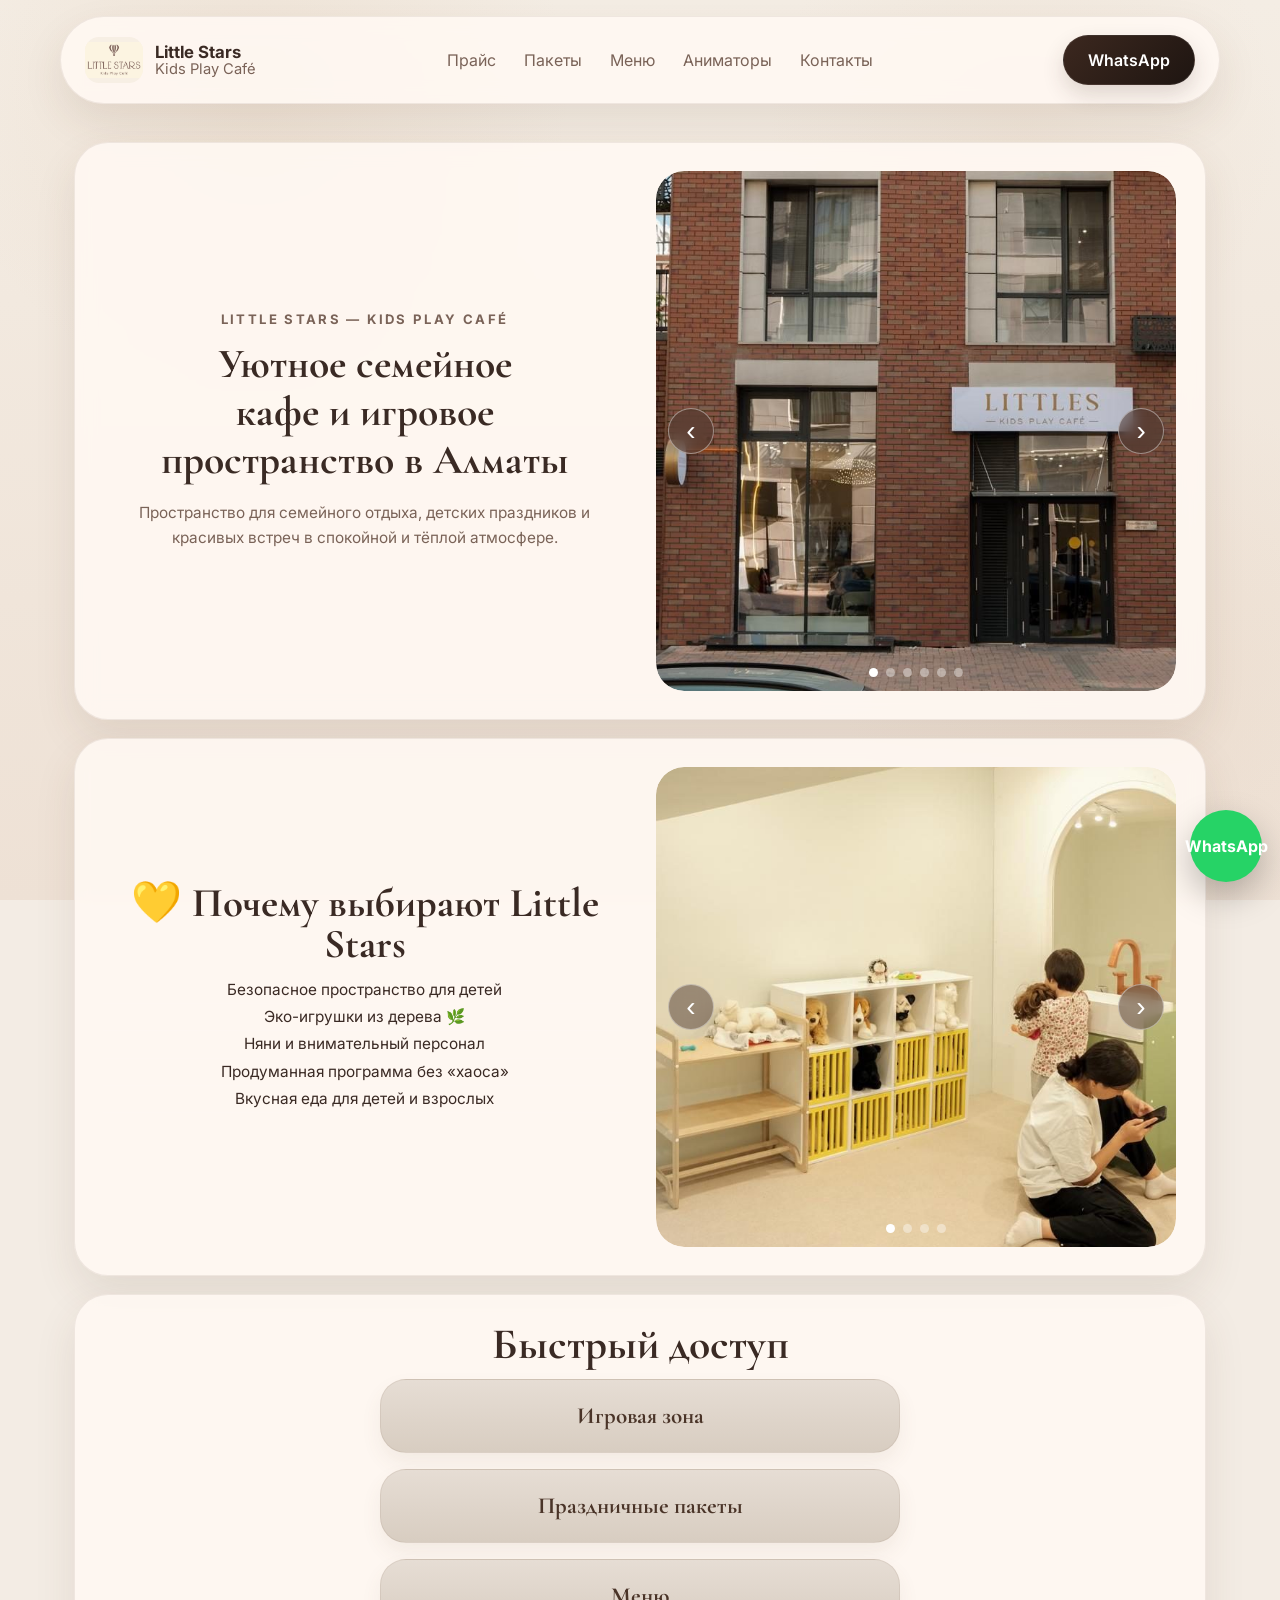
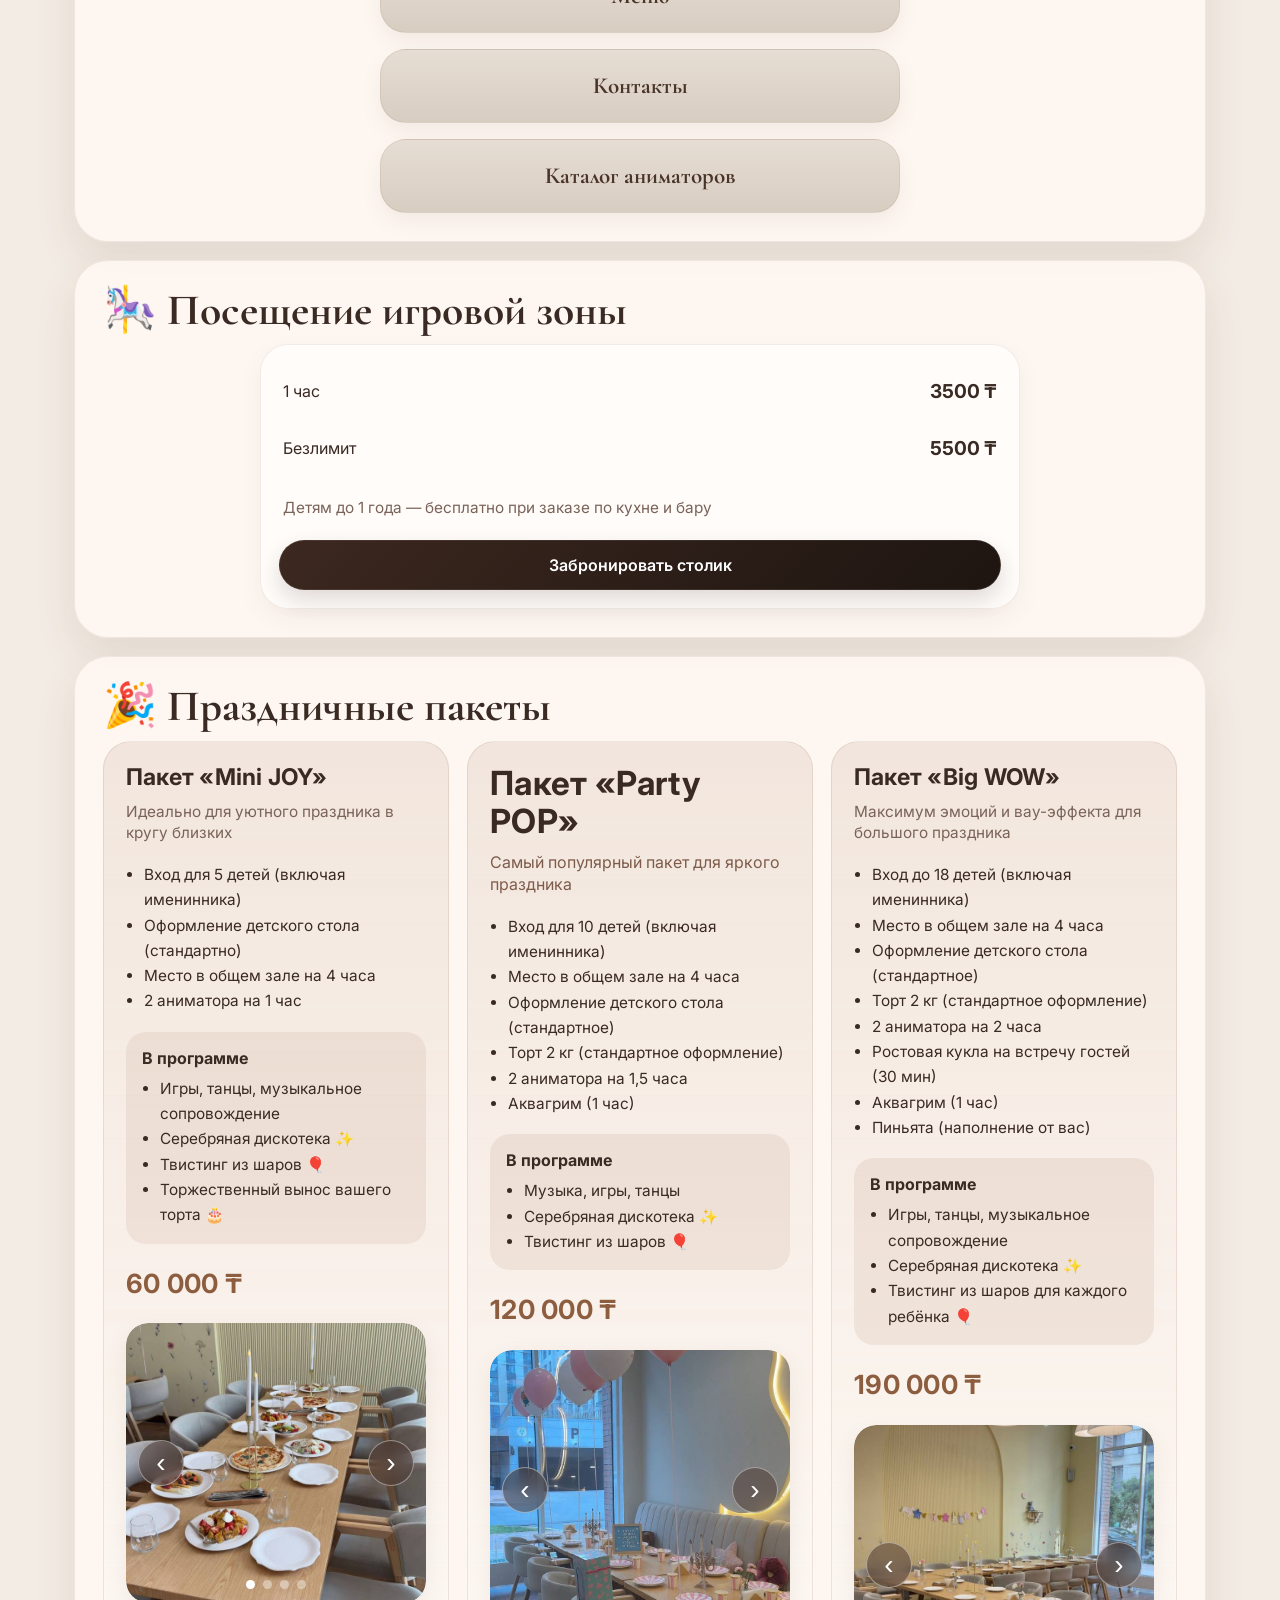
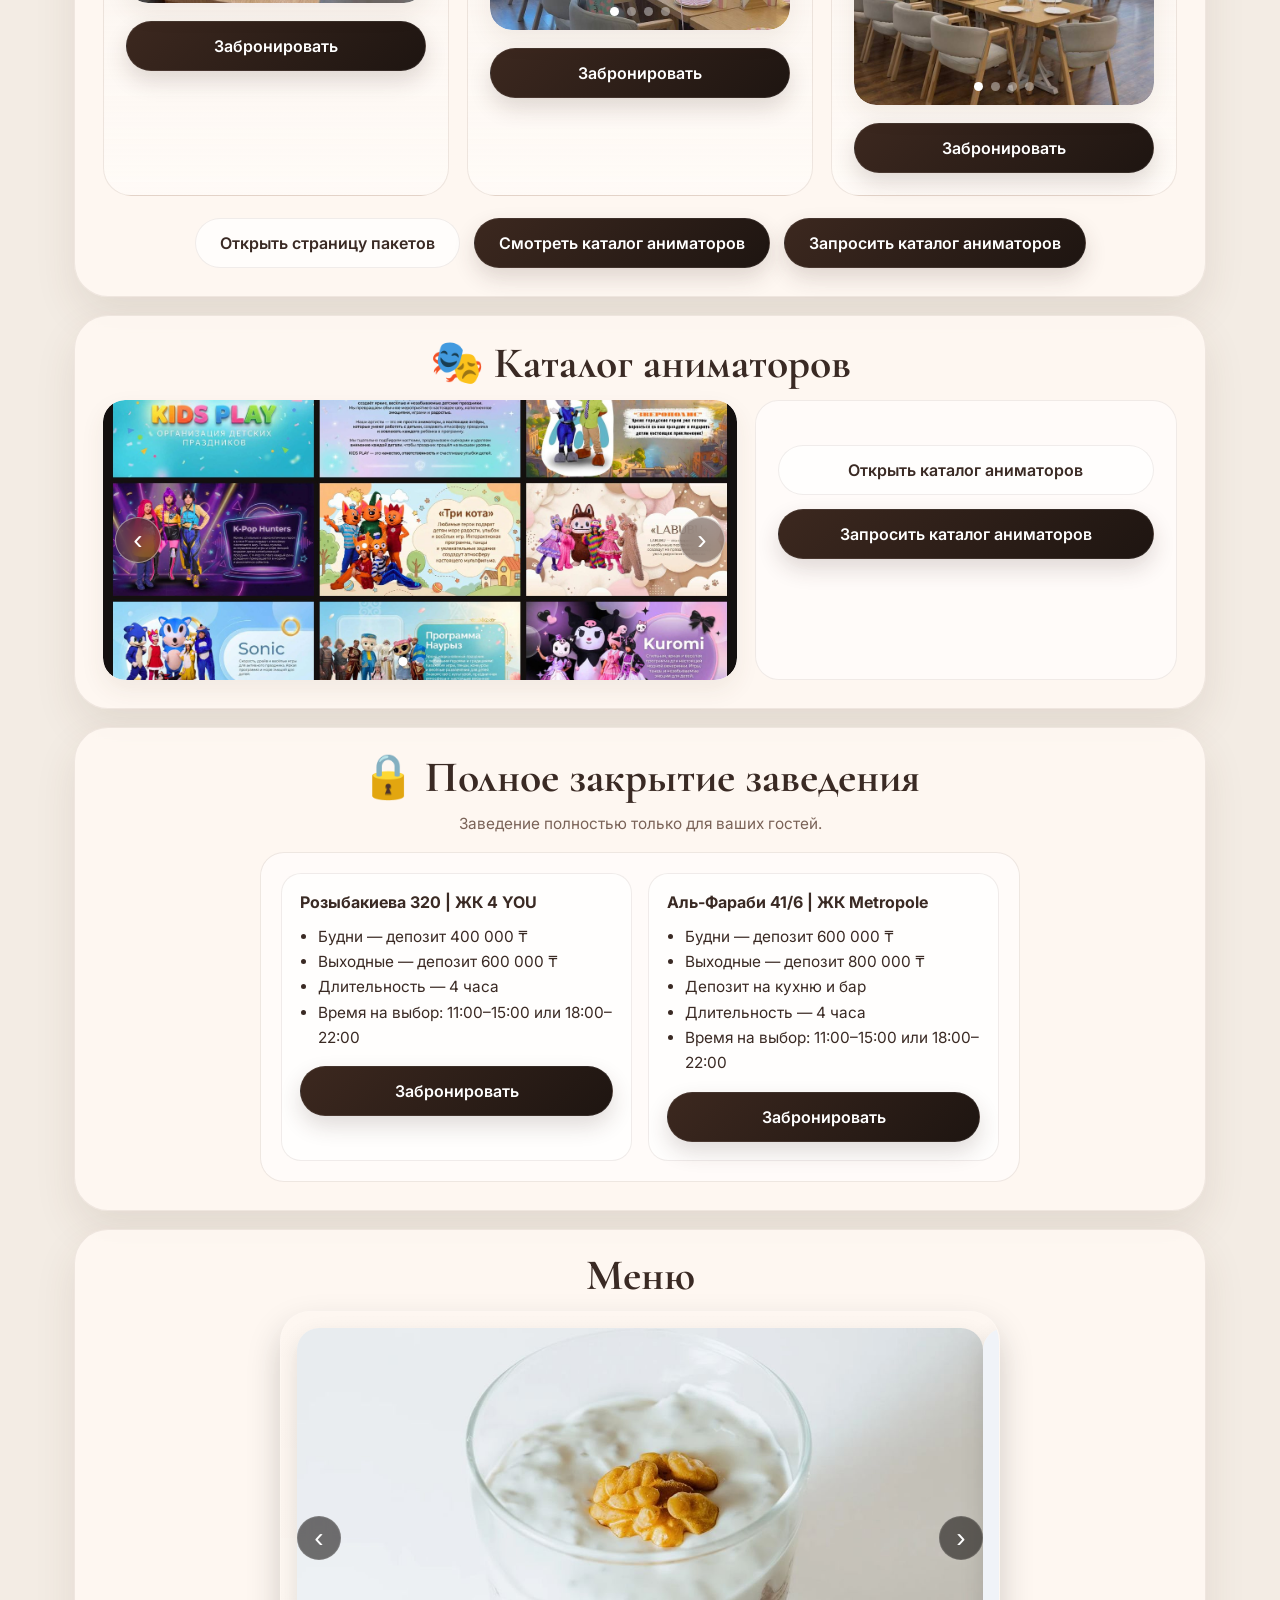
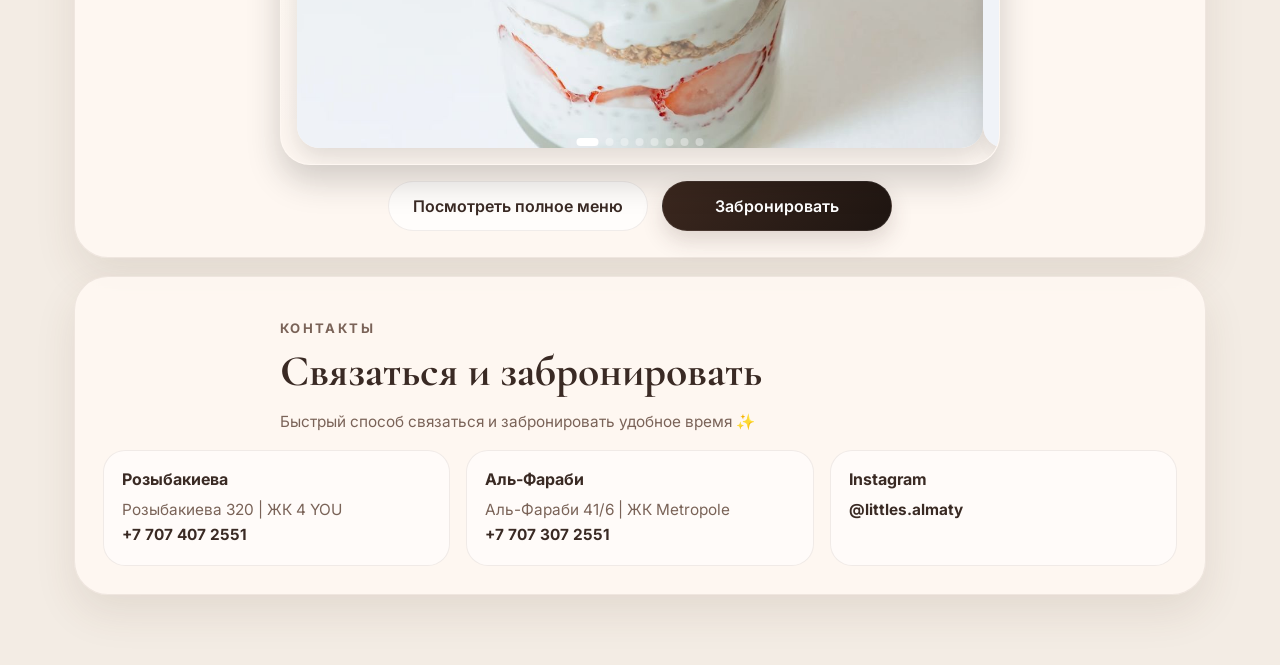
==== commit 23c6390c: "Add files via upload" ====
--- a/index.html
+++ b/index.html
@@ -28,7 +28,7 @@
 <a href="#animators">Аниматоры</a>
 <a href="#contacts">Контакты</a>
 </nav>
-<a class="header-wa" href="https://wa.me/77074072551?text=%D0%97%D0%B4%D1%80%D0%B0%D0%B2%D1%81%D1%82%D0%B2%D1%83%D0%B9%D1%82%D0%B5%21%20%D0%A5%D0%BE%D1%87%D1%83%20%D0%B7%D0%B0%D0%B1%D1%80%D0%BE%D0%BD%D0%B8%D1%80%D0%BE%D0%B2%D0%B0%D1%82%D1%8C%20%D1%81%D1%82%D0%BE%D0%BB%D0%B8%D0%BA%20%D0%B2%20Little%20Stars" rel="noopener" target="_blank">WhatsApp</a>
+<a class="header-wa" data-branch-message="Здравствуйте! Хочу связаться с Little Stars" data-branch-select="true" href="#branch-modal">WhatsApp</a>
 </header>
 <main class="page-shell">
 <section class="section-surface hero hero-grid">
@@ -106,7 +106,7 @@
 <div class="price-item"><span>1 час</span><strong>3500 ₸</strong></div>
 <div class="price-item"><span>Безлимит</span><strong>5500 ₸</strong></div>
 <p class="visit-note">Детям до 1 года — бесплатно при заказе по кухне и бару</p>
-<a class="btn btn-primary full" href="https://wa.me/77074072551?text=%D0%97%D0%B4%D1%80%D0%B0%D0%B2%D1%81%D1%82%D0%B2%D1%83%D0%B9%D1%82%D0%B5%21%20%D0%A5%D0%BE%D1%87%D1%83%20%D0%B7%D0%B0%D0%B1%D1%80%D0%BE%D0%BD%D0%B8%D1%80%D0%BE%D0%B2%D0%B0%D1%82%D1%8C%20%D1%81%D1%82%D0%BE%D0%BB%D0%B8%D0%BA%20%D0%B2%20Little%20Stars" rel="noopener" target="_blank">Забронировать столик</a>
+<a class="btn btn-primary full" data-branch-message="Здравствуйте! Хочу забронировать столик в Little Stars" data-branch-select="true" href="#branch-modal">Забронировать столик</a>
 </div>
 </section>
 <section class="section-surface" id="packages">
@@ -148,7 +148,7 @@
 <button aria-label="Фото 4" class="dot" type="button"></button>
 </div>
 </div>
-<a class="btn btn-primary full" href="https://wa.me/77074072551?text=%D0%97%D0%B4%D1%80%D0%B0%D0%B2%D1%81%D1%82%D0%B2%D1%83%D0%B9%D1%82%D0%B5%21%20%D0%A5%D0%BE%D1%87%D1%83%20%D0%B7%D0%B0%D0%B1%D1%80%D0%BE%D0%BD%D0%B8%D1%80%D0%BE%D0%B2%D0%B0%D1%82%D1%8C%20%D0%BF%D0%B0%D0%BA%D0%B5%D1%82%20Mini%20JOY%20%D0%B2%20Little%20Stars" rel="noopener" target="_blank">Забронировать</a>
+<a class="btn btn-primary full" data-branch-message="Здравствуйте! Хочу забронировать пакет Mini JOY в Little Stars" data-branch-select="true" href="#branch-modal">Забронировать</a>
 </article>
 <article class="package-card featured">
 <div class="package-top featured-top"><h3 class="package-title package-title-party">Пакет «Party POP»</h3><p class="package-subtitle">Самый популярный пакет для яркого праздника</p></div>
@@ -184,7 +184,7 @@
 <button aria-label="Фото 4" class="dot" type="button"></button>
 </div>
 </div>
-<a class="btn btn-primary full" href="https://wa.me/77074072551?text=%D0%97%D0%B4%D1%80%D0%B0%D0%B2%D1%81%D1%82%D0%B2%D1%83%D0%B9%D1%82%D0%B5%21%20%D0%A5%D0%BE%D1%87%D1%83%20%D0%B7%D0%B0%D0%B1%D1%80%D0%BE%D0%BD%D0%B8%D1%80%D0%BE%D0%B2%D0%B0%D1%82%D1%8C%20%D0%BF%D0%B0%D0%BA%D0%B5%D1%82%20Party%20POP%20%D0%B2%20Little%20Stars" rel="noopener" target="_blank">Забронировать</a>
+<a class="btn btn-primary full" data-branch-message="Здравствуйте! Хочу забронировать пакет Party POP в Little Stars" data-branch-select="true" href="#branch-modal">Забронировать</a>
 </article>
 <article class="package-card">
 <div class="package-top"><h3 class="package-title package-title-big">Пакет «Big WOW»</h3><p class="package-subtitle">Максимум эмоций и вау-эффекта для большого праздника</p></div>
@@ -223,13 +223,13 @@
 <button aria-label="Фото 4" class="dot" type="button"></button>
 </div>
 </div>
-<a class="btn btn-primary full" href="https://wa.me/77074072551?text=%D0%97%D0%B4%D1%80%D0%B0%D0%B2%D1%81%D1%82%D0%B2%D1%83%D0%B9%D1%82%D0%B5%21%20%D0%A5%D0%BE%D1%87%D1%83%20%D0%B7%D0%B0%D0%B1%D1%80%D0%BE%D0%BD%D0%B8%D1%80%D0%BE%D0%B2%D0%B0%D1%82%D1%8C%20%D0%BF%D0%B0%D0%BA%D0%B5%D1%82%20Big%20WOW%20%D0%B2%20Little%20Stars" rel="noopener" target="_blank">Забронировать</a>
+<a class="btn btn-primary full" data-branch-message="Здравствуйте! Хочу забронировать пакет Big WOW в Little Stars" data-branch-select="true" href="#branch-modal">Забронировать</a>
 </article>
 </div>
 <div class="package-actions package-actions-stack">
 <a class="btn btn-secondary" href="packages.html">Открыть страницу пакетов</a>
 <a class="btn btn-primary" href="animator-catalog.html">Смотреть каталог аниматоров</a>
-<a class="btn btn-primary" href="https://wa.me/77074072551?text=%D0%97%D0%B4%D1%80%D0%B0%D0%B2%D1%81%D1%82%D0%B2%D1%83%D0%B9%D1%82%D0%B5%21%20%D0%A5%D0%BE%D1%87%D1%83%20%D0%B7%D0%B0%D0%BF%D1%80%D0%BE%D1%81%D0%B8%D1%82%D1%8C%20%D0%BA%D0%B0%D1%82%D0%B0%D0%BB%D0%BE%D0%B3%20%D0%B0%D0%BD%D0%B8%D0%BC%D0%B0%D1%82%D0%BE%D1%80%D0%BE%D0%B2%20%D0%B2%20Little%20Stars" rel="noopener" target="_blank">Запросить каталог аниматоров</a>
+<a class="btn btn-primary" data-branch-message="Здравствуйте! Хочу запросить каталог аниматоров в Little Stars" data-branch-select="true" href="#branch-modal">Запросить каталог аниматоров</a>
 </div>
 </section>
 <section class="section-surface" id="animators">
@@ -254,7 +254,7 @@
 <div class="animator-card">
 <div class="package-actions package-actions-stack left-actions">
 <a class="btn btn-secondary full" href="animator-catalog.html">Открыть каталог аниматоров</a>
-<a class="btn btn-primary full" href="https://wa.me/77074072551?text=%D0%97%D0%B4%D1%80%D0%B0%D0%B2%D1%81%D1%82%D0%B2%D1%83%D0%B9%D1%82%D0%B5%21%20%D0%A5%D0%BE%D1%87%D1%83%20%D0%B7%D0%B0%D0%BF%D1%80%D0%BE%D1%81%D0%B8%D1%82%D1%8C%20%D0%BA%D0%B0%D1%82%D0%B0%D0%BB%D0%BE%D0%B3%20%D0%B0%D0%BD%D0%B8%D0%BC%D0%B0%D1%82%D0%BE%D1%80%D0%BE%D0%B2%20%D0%B2%20Little%20Stars" rel="noopener" target="_blank">Запросить каталог аниматоров</a>
+<a class="btn btn-primary full" data-branch-message="Здравствуйте! Хочу запросить каталог аниматоров в Little Stars" data-branch-select="true" href="#branch-modal">Запросить каталог аниматоров</a>
 </div>
 </div>
 </div>
@@ -273,7 +273,7 @@
 <li>Длительность — 4 часа</li>
 <li>Время на выбор: 11:00–15:00 или 18:00–22:00</li>
 </ul>
-</div>
+<div class="closure-branch-actions"><a class="btn btn-primary full branch-direct-btn" href="https://wa.me/77074072551?text=%D0%97%D0%B4%D1%80%D0%B0%D0%B2%D1%81%D1%82%D0%B2%D1%83%D0%B9%D1%82%D0%B5%21%20%D0%A5%D0%BE%D1%87%D1%83%20%D0%B7%D0%B0%D0%B1%D1%80%D0%BE%D0%BD%D0%B8%D1%80%D0%BE%D0%B2%D0%B0%D1%82%D1%8C%20%D0%BF%D0%BE%D0%BB%D0%BD%D0%BE%D0%B5%20%D0%B7%D0%B0%D0%BA%D1%80%D1%8B%D1%82%D0%B8%D0%B5%20%D0%B7%D0%B0%D0%B2%D0%B5%D0%B4%D0%B5%D0%BD%D0%B8%D1%8F%20%D0%B2%20Little%20Stars.%20%D0%A4%D0%B8%D0%BB%D0%B8%D0%B0%D0%BB%3A%20%D0%A0%D0%BE%D0%B7%D1%8B%D0%B1%D0%B0%D0%BA%D0%B8%D0%B5%D0%B2%D0%B0%20320%20%7C%20%D0%96%D0%9A%204%20YOU" rel="noopener" target="_blank">Забронировать</a></div></div>
 <div class="closure-branch">
 <h3>Аль-Фараби 41/6 | ЖК Metropole</h3>
 <ul>
@@ -283,11 +283,8 @@
 <li>Длительность — 4 часа</li>
 <li>Время на выбор: 11:00–15:00 или 18:00–22:00</li>
 </ul>
-</div>
+<div class="closure-branch-actions"><a class="btn btn-primary full branch-direct-btn" href="https://wa.me/77073072551?text=%D0%97%D0%B4%D1%80%D0%B0%D0%B2%D1%81%D1%82%D0%B2%D1%83%D0%B9%D1%82%D0%B5%21%20%D0%A5%D0%BE%D1%87%D1%83%20%D0%B7%D0%B0%D0%B1%D1%80%D0%BE%D0%BD%D0%B8%D1%80%D0%BE%D0%B2%D0%B0%D1%82%D1%8C%20%D0%BF%D0%BE%D0%BB%D0%BD%D0%BE%D0%B5%20%D0%B7%D0%B0%D0%BA%D1%80%D1%8B%D1%82%D0%B8%D0%B5%20%D0%B7%D0%B0%D0%B2%D0%B5%D0%B4%D0%B5%D0%BD%D0%B8%D1%8F%20%D0%B2%20Little%20Stars.%20%D0%A4%D0%B8%D0%BB%D0%B8%D0%B0%D0%BB%3A%20%D0%90%D0%BB%D1%8C-%D0%A4%D0%B0%D1%80%D0%B0%D0%B1%D0%B8%2041/6%20%7C%20%D0%96%D0%9A%20Metropole" rel="noopener" target="_blank">Забронировать</a></div></div>
 </div></div>
-<div class="package-actions">
-<a class="btn btn-primary" href="https://wa.me/77074072551?text=%D0%97%D0%B4%D1%80%D0%B0%D0%B2%D1%81%D1%82%D0%B2%D1%83%D0%B9%D1%82%D0%B5%21%20%D0%A5%D0%BE%D1%87%D1%83%20%D0%B7%D0%B0%D0%B1%D1%80%D0%BE%D0%BD%D0%B8%D1%80%D0%BE%D0%B2%D0%B0%D1%82%D1%8C%20%D0%BF%D0%BE%D0%BB%D0%BD%D0%BE%D0%B5%20%D0%B7%D0%B0%D0%BA%D1%80%D1%8B%D1%82%D0%B8%D0%B5%20%D0%B7%D0%B0%D0%B2%D0%B5%D0%B4%D0%B5%D0%BD%D0%B8%D1%8F%20%D0%B2%20Little%20Stars" rel="noopener" target="_blank">Забронировать</a>
-</div>
 </section>
 <section class="section-surface polished-menu-section" id="menu">
 <div class="section-heading no-bottom menu-heading-row center">
@@ -306,7 +303,7 @@
 </div>
 <div class="menu-preview-actions polished-menu-actions">
 <a class="btn btn-secondary" href="menu.html">Посмотреть полное меню</a>
-<a class="btn btn-primary" href="https://wa.me/77074072551?text=%D0%97%D0%B4%D1%80%D0%B0%D0%B2%D1%81%D1%82%D0%B2%D1%83%D0%B9%D1%82%D0%B5%21%20%D0%A5%D0%BE%D1%87%D1%83%20%D0%B7%D0%B0%D0%B1%D1%80%D0%BE%D0%BD%D0%B8%D1%80%D0%BE%D0%B2%D0%B0%D1%82%D1%8C%20%D1%81%D1%82%D0%BE%D0%BB%D0%B8%D0%BA%20%D0%B2%20Little%20Stars" rel="noopener" target="_blank">Забронировать</a>
+<a class="btn btn-primary" data-branch-message="Здравствуйте! Хочу забронировать столик в Little Stars" data-branch-select="true" href="#branch-modal">Забронировать</a>
 </div>
 </div>
 </section>
@@ -334,7 +331,7 @@
 </div>
 </section>
 </main>
-<a aria-label="WhatsApp" class="floating-wa" href="https://wa.me/77074072551?text=%D0%97%D0%B4%D1%80%D0%B0%D0%B2%D1%81%D1%82%D0%B2%D1%83%D0%B9%D1%82%D0%B5%21%20%D0%A5%D0%BE%D1%87%D1%83%20%D0%B7%D0%B0%D0%B1%D1%80%D0%BE%D0%BD%D0%B8%D1%80%D0%BE%D0%B2%D0%B0%D1%82%D1%8C%20Little%20Stars" rel="noopener" target="_blank">WhatsApp</a>
+<a aria-label="WhatsApp" class="floating-wa" data-branch-message="Здравствуйте! Хочу связаться с Little Stars" data-branch-select="true" href="#branch-modal">WhatsApp</a>
 <script>
     (function () {
       document.querySelectorAll('.carousel').forEach((carousel) => {
@@ -399,5 +396,83 @@
       });
     })();
   </script>
+<div aria-hidden="true" class="branch-modal" id="branch-modal">
+<div class="branch-modal-backdrop" data-branch-close="true"></div>
+<div aria-labelledby="branch-modal-title" aria-modal="true" class="branch-modal-card" role="dialog">
+<button aria-label="Закрыть" class="branch-modal-close" data-branch-close="true" type="button">×</button>
+<p class="eyebrow">Бронирование</p>
+<h2 id="branch-modal-title">Выберите филиал</h2>
+<p class="branch-modal-text">После выбора откроется WhatsApp нужного филиала.</p>
+<div class="branch-choice-list">
+<a class="branch-choice" data-branch-link="rozy" href="https://wa.me/77074072551" rel="noopener" target="_blank">
+<strong>Розыбакиева</strong>
+<span>Розыбакиева 320 | ЖК 4 YOU</span>
+</a>
+<a class="branch-choice" data-branch-link="alfarabi" href="https://wa.me/77073072551" rel="noopener" target="_blank">
+<strong>Аль-Фараби</strong>
+<span>Аль-Фараби 41/6 | ЖК Metropole</span>
+</a>
+</div>
+</div>
+</div>
+<script>
+  (function () {
+    const modal = document.getElementById('branch-modal');
+    if (!modal) return;
+
+    const branchLinks = {
+      rozy: modal.querySelector('[data-branch-link="rozy"]'),
+      alfarabi: modal.querySelector('[data-branch-link="alfarabi"]')
+    };
+
+    const branches = {
+      rozy: {
+        phone: '77074072551',
+        name: 'Розыбакиева 320 | ЖК 4 YOU'
+      },
+      alfarabi: {
+        phone: '77073072551',
+        name: 'Аль-Фараби 41/6 | ЖК Metropole'
+      }
+    };
+
+    function waLink(phone, message) {
+      return 'https://wa.me/' + phone + '?text=' + encodeURIComponent(message);
+    }
+
+    function openBranchModal(message) {
+      Object.keys(branches).forEach((key) => {
+        const branch = branches[key];
+        const link = branchLinks[key];
+        if (!link) return;
+        link.href = waLink(branch.phone, message + '\nФилиал: ' + branch.name);
+      });
+      modal.classList.add('is-open');
+      modal.setAttribute('aria-hidden', 'false');
+      document.body.classList.add('modal-open');
+    }
+
+    function closeBranchModal() {
+      modal.classList.remove('is-open');
+      modal.setAttribute('aria-hidden', 'true');
+      document.body.classList.remove('modal-open');
+    }
+
+    document.querySelectorAll('[data-branch-select]').forEach((button) => {
+      button.addEventListener('click', (event) => {
+        event.preventDefault();
+        openBranchModal(button.dataset.branchMessage || 'Здравствуйте! Хочу забронировать в Little Stars');
+      });
+    });
+
+    modal.querySelectorAll('[data-branch-close]').forEach((button) => {
+      button.addEventListener('click', closeBranchModal);
+    });
+
+    document.addEventListener('keydown', (event) => {
+      if (event.key === 'Escape') closeBranchModal();
+    });
+  })();
+</script>
 </body>
 </html>
--- a/styles.css
+++ b/styles.css
@@ -44,7 +44,7 @@
   backdrop-filter: blur(10px);
 }
 .brand{display:flex; align-items:center; gap:12px}
-.brand-logo{width:42px; height:42px; border-radius:12px; object-fit:cover}
+.brand-logo{width:58px; height:46px; border-radius:14px; object-fit:contain}
 .brand-text{display:flex; flex-direction:column; line-height:1.1}
 .brand-text strong{font-size:1.05rem}
 .brand-text span{font-size:.92rem; color:var(--muted)}
@@ -872,8 +872,8 @@
 /* Little Stars client update */
 .brand-logo{
   object-fit:contain !important;
-  background:#050403;
-  padding:4px;
+  background:#f7efe4;
+  padding:0;
 }
 .closure-branches{
   display:grid;
@@ -912,3 +912,109 @@
     line-height:1.05 !important;
   }
 }
+
+
+/* Branch booking selector */
+.modal-open{
+  overflow:hidden;
+}
+.branch-modal{
+  position:fixed;
+  inset:0;
+  z-index:9999;
+  display:none;
+  align-items:center;
+  justify-content:center;
+  padding:20px;
+}
+.branch-modal.is-open{
+  display:flex;
+}
+.branch-modal-backdrop{
+  position:absolute;
+  inset:0;
+  background:rgba(28,18,14,.42);
+  backdrop-filter:blur(8px);
+}
+.branch-modal-card{
+  position:relative;
+  width:min(460px,100%);
+  background:rgba(255,250,243,.98);
+  border:1px solid var(--line);
+  border-radius:28px;
+  box-shadow:0 24px 80px rgba(54,38,30,.28);
+  padding:28px;
+  text-align:center;
+}
+.branch-modal-card h2{
+  margin:4px 0 8px;
+  font-size:2rem;
+  line-height:1;
+}
+.branch-modal-text{
+  margin:0 0 18px;
+  color:var(--muted);
+}
+.branch-modal-close{
+  position:absolute;
+  top:12px;
+  right:14px;
+  width:34px;
+  height:34px;
+  border:0;
+  border-radius:999px;
+  background:rgba(58,35,27,.08);
+  color:var(--text);
+  font-size:1.5rem;
+  line-height:1;
+  cursor:pointer;
+}
+.branch-choice-list{
+  display:grid;
+  gap:12px;
+}
+.branch-choice{
+  display:block;
+  text-decoration:none;
+  color:var(--text);
+  border:1px solid var(--line);
+  border-radius:18px;
+  background:rgba(255,255,255,.78);
+  padding:16px;
+  transition:transform .18s ease, box-shadow .18s ease, background .18s ease;
+}
+.branch-choice:hover{
+  transform:translateY(-2px);
+  box-shadow:0 14px 30px rgba(54,38,30,.14);
+  background:#fff;
+}
+.branch-choice strong{
+  display:block;
+  font-size:1rem;
+  margin-bottom:4px;
+}
+.branch-choice span{
+  display:block;
+  color:var(--muted);
+  font-size:.94rem;
+}
+.closure-branch-actions{
+  margin-top:16px;
+}
+.branch-direct-btn{
+  width:100%;
+  justify-content:center;
+}
+@media (max-width:768px){
+  .branch-modal{
+    align-items:flex-end;
+    padding:12px;
+  }
+  .branch-modal-card{
+    border-radius:24px;
+    padding:24px 18px 18px;
+  }
+  .branch-modal-card h2{
+    font-size:1.65rem;
+  }
+}
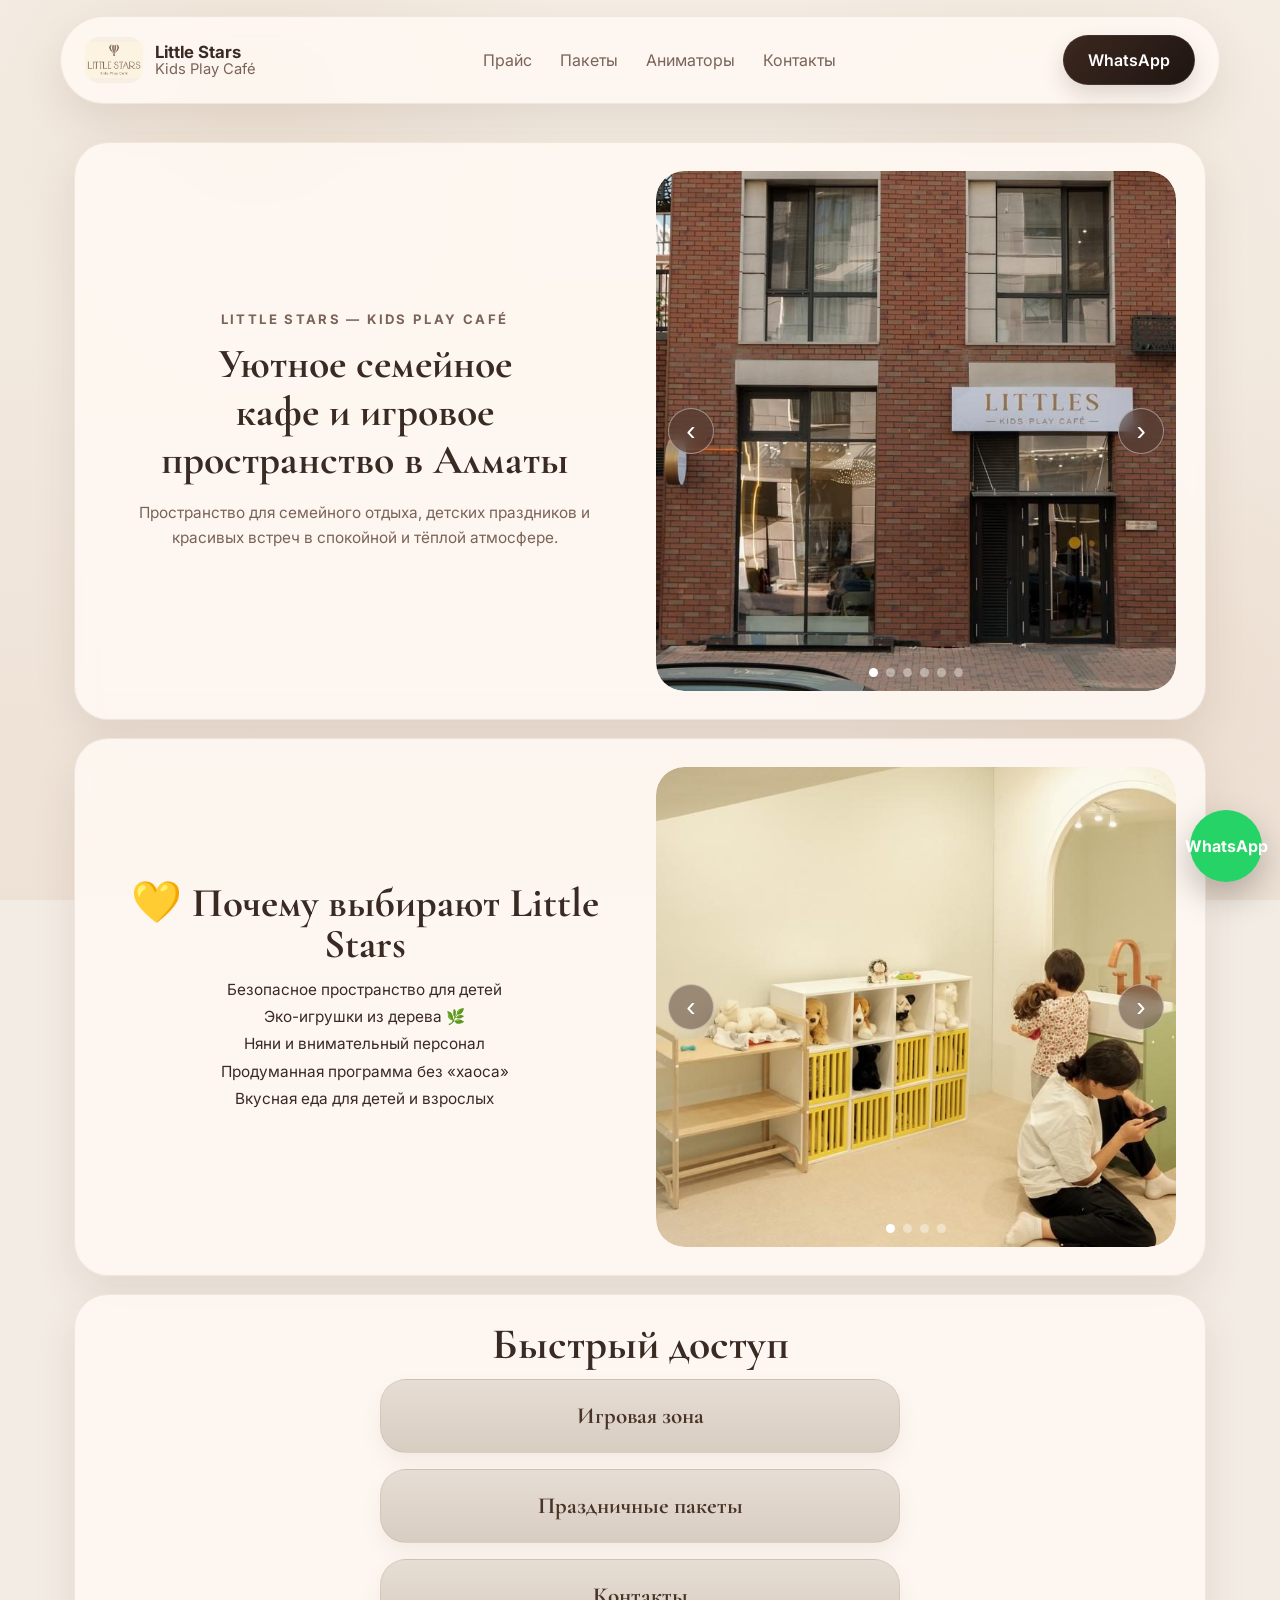
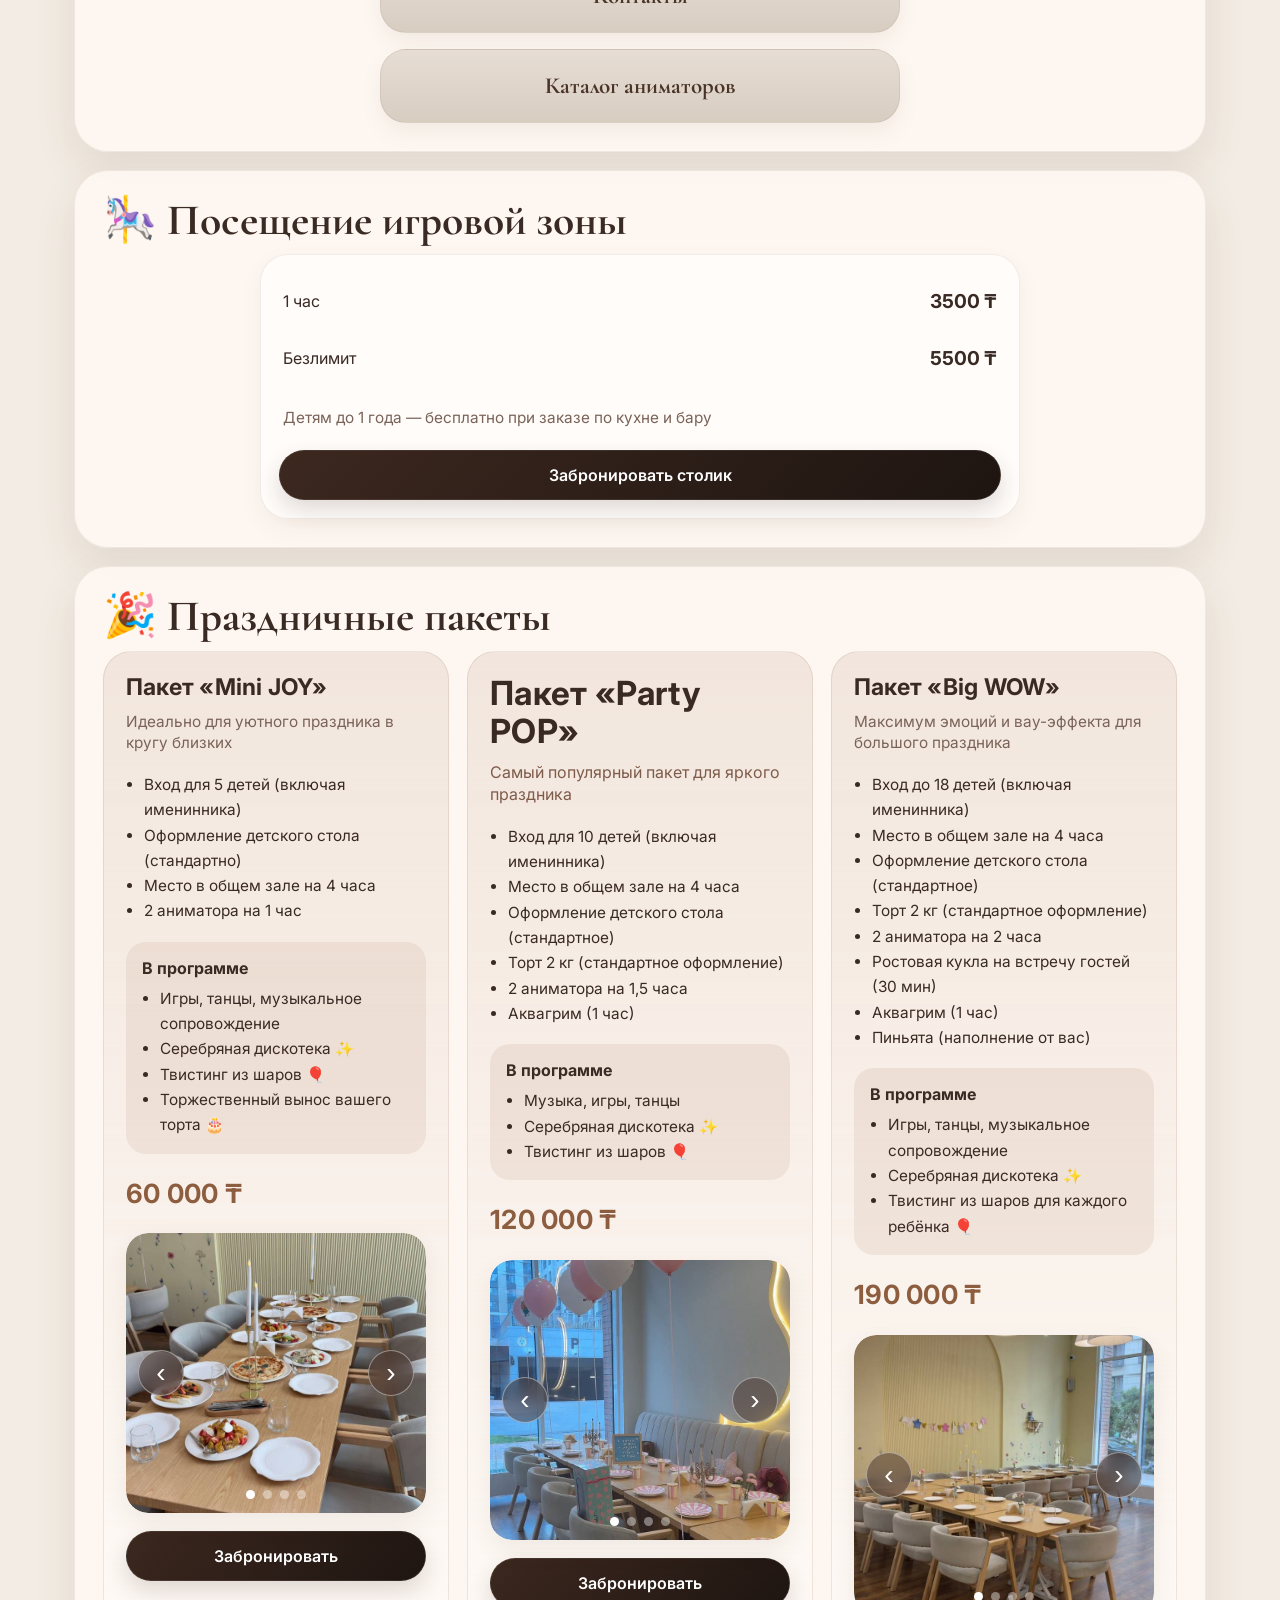
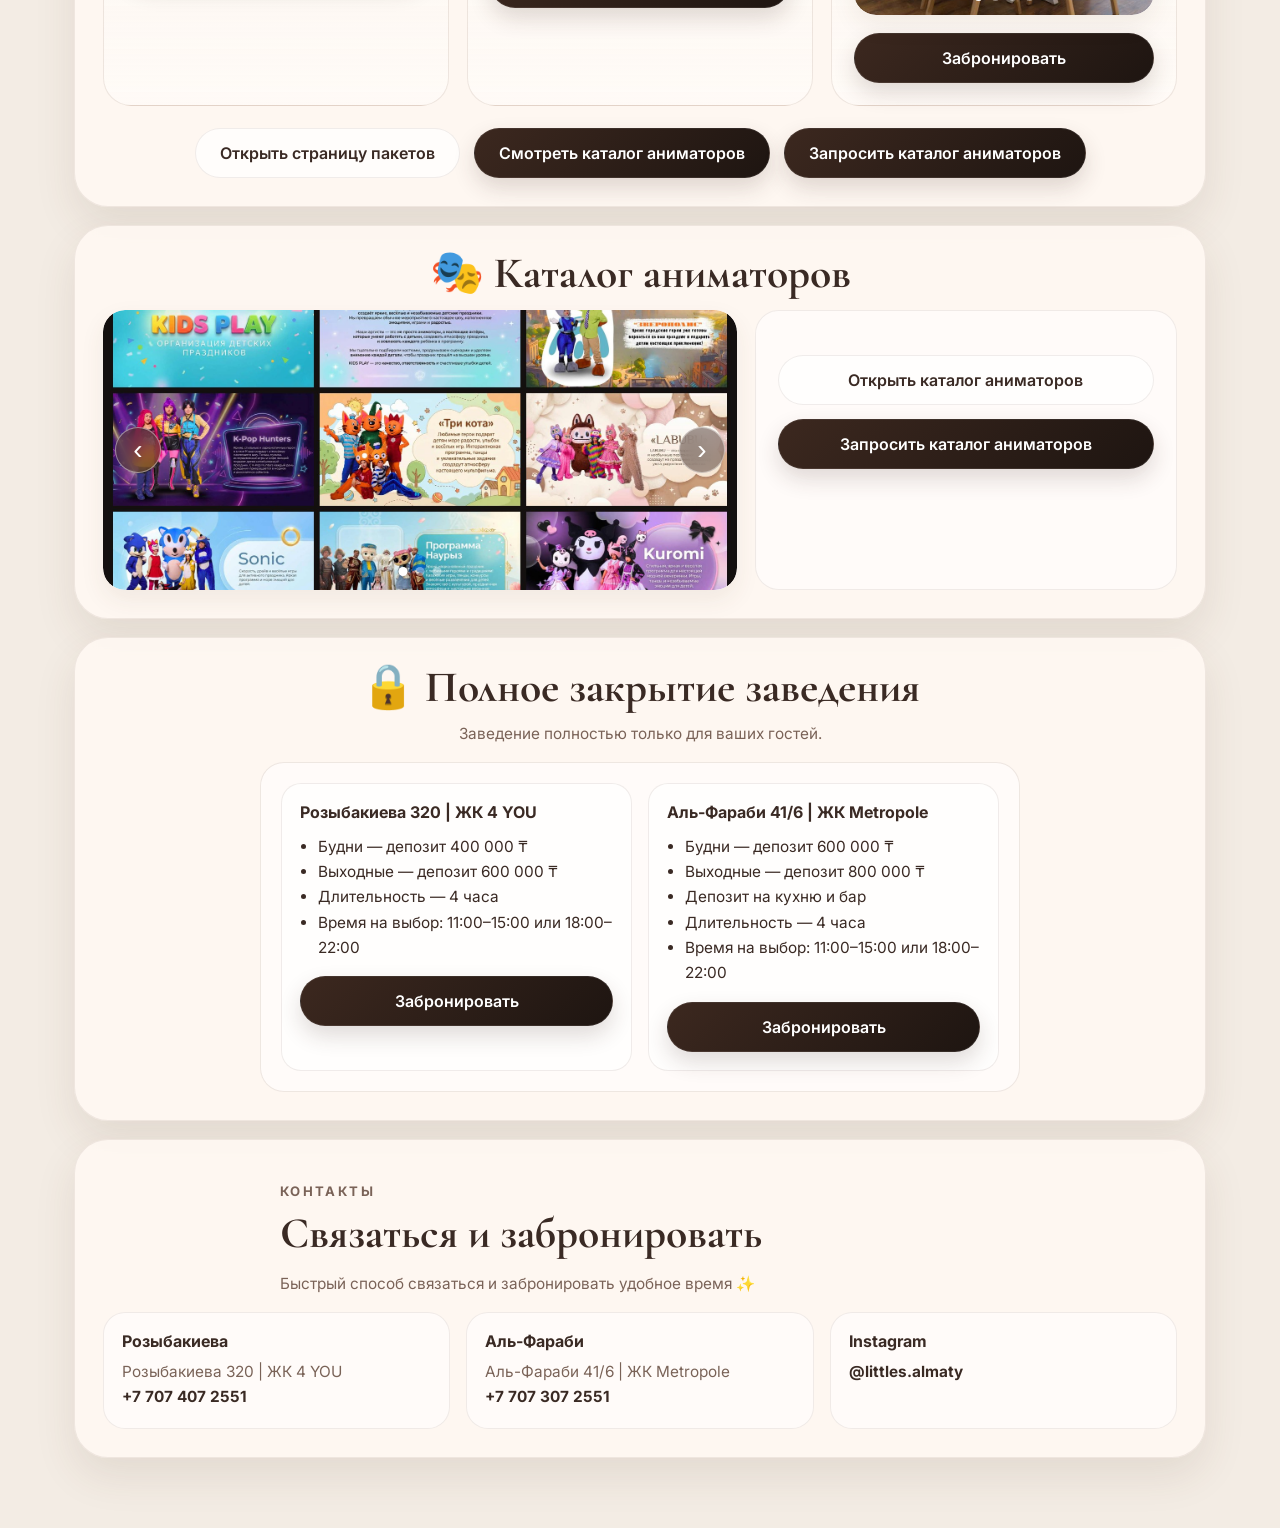
==== commit ff42d371: "Add files via upload" ====
--- a/index.html
+++ b/index.html
@@ -5,7 +5,7 @@
 <meta charset="utf-8"/>
 <meta content="width=device-width, initial-scale=1.0" name="viewport"/>
 <title>Little Stars — Kids Play Café</title>
-<meta content="Little Stars — уютное семейное кафе и игровая зона в Алматы. Праздничные пакеты, меню и бронь через WhatsApp." name="description"/>
+<meta content="Little Stars — уютное семейное кафе и игровая зона в Алматы. Праздничные пакеты, игровая зона и бронь через WhatsApp." name="description"/>
 <link href="https://fonts.googleapis.com" rel="preconnect"/>
 <link crossorigin="" href="https://fonts.gstatic.com" rel="preconnect"/>
 <link href="https://fonts.googleapis.com/css2?family=Cormorant+Garamond:wght@500;600;700&amp;family=Inter:wght@400;500;600;700&amp;display=swap" rel="stylesheet"/>
@@ -24,7 +24,6 @@
 <nav class="desktop-nav">
 <a href="#visit">Прайс</a>
 <a href="#packages">Пакеты</a>
-<a href="#menu">Меню</a>
 <a href="#animators">Аниматоры</a>
 <a href="#contacts">Контакты</a>
 </nav>
@@ -93,7 +92,6 @@
 <div class="action-grid clean-action-grid">
 <a class="action-card clean-action-card" href="#visit"><h3>Игровая зона</h3></a>
 <a class="action-card clean-action-card" href="#packages"><h3>Праздничные пакеты</h3></a>
-<a class="action-card clean-action-card" href="#menu"><h3>Меню</h3></a>
 <a class="action-card clean-action-card" href="#contacts"><h3>Контакты</h3></a>
 <a class="action-card clean-action-card" href="#animators"><h3>Каталог аниматоров</h3></a>
 </div>
@@ -285,27 +283,6 @@
 </ul>
 <div class="closure-branch-actions"><a class="btn btn-primary full branch-direct-btn" href="https://wa.me/77073072551?text=%D0%97%D0%B4%D1%80%D0%B0%D0%B2%D1%81%D1%82%D0%B2%D1%83%D0%B9%D1%82%D0%B5%21%20%D0%A5%D0%BE%D1%87%D1%83%20%D0%B7%D0%B0%D0%B1%D1%80%D0%BE%D0%BD%D0%B8%D1%80%D0%BE%D0%B2%D0%B0%D1%82%D1%8C%20%D0%BF%D0%BE%D0%BB%D0%BD%D0%BE%D0%B5%20%D0%B7%D0%B0%D0%BA%D1%80%D1%8B%D1%82%D0%B8%D0%B5%20%D0%B7%D0%B0%D0%B2%D0%B5%D0%B4%D0%B5%D0%BD%D0%B8%D1%8F%20%D0%B2%20Little%20Stars.%20%D0%A4%D0%B8%D0%BB%D0%B8%D0%B0%D0%BB%3A%20%D0%90%D0%BB%D1%8C-%D0%A4%D0%B0%D1%80%D0%B0%D0%B1%D0%B8%2041/6%20%7C%20%D0%96%D0%9A%20Metropole" rel="noopener" target="_blank">Забронировать</a></div></div>
 </div></div>
-</section>
-<section class="section-surface polished-menu-section" id="menu">
-<div class="section-heading no-bottom menu-heading-row center">
-<h2>Меню</h2>
-</div>
-<div class="menu-showcase">
-<div class="carousel media-carousel polished-carousel menu-carousel" id="menu-carousel">
-<div class="carousel-track">
-<div class="carousel-slide active"><img alt="Меню Little Stars 1" src="assets/menu_fresh_1.jpg"/></div> <div class="carousel-slide"><img alt="Меню Little Stars 2" src="assets/menu_fresh_2.jpg"/></div> <div class="carousel-slide"><img alt="Меню Little Stars 3" src="assets/menu_fresh_3.jpg"/></div> <div class="carousel-slide"><img alt="Меню Little Stars 4" src="assets/menu_fresh_4.jpg"/></div> <div class="carousel-slide"><img alt="Меню Little Stars 5" src="assets/menu_fresh_5.jpg"/></div> <div class="carousel-slide"><img alt="Меню Little Stars 6" src="assets/menu_fresh_6.jpg"/></div> <div class="carousel-slide"><img alt="Меню Little Stars 7" src="assets/menu_fresh_7.jpg"/></div> <div class="carousel-slide"><img alt="Меню Little Stars 8" src="assets/menu_fresh_8.jpg"/></div>
-</div>
-<button aria-label="Предыдущее фото" class="carousel-btn prev" type="button">‹</button>
-<button aria-label="Следующее фото" class="carousel-btn next" type="button">›</button>
-<div class="carousel-dots">
-<button aria-label="Фото 1" class="dot active" type="button"></button> <button aria-label="Фото 2" class="dot" type="button"></button> <button aria-label="Фото 3" class="dot" type="button"></button> <button aria-label="Фото 4" class="dot" type="button"></button> <button aria-label="Фото 5" class="dot" type="button"></button> <button aria-label="Фото 6" class="dot" type="button"></button> <button aria-label="Фото 7" class="dot" type="button"></button> <button aria-label="Фото 8" class="dot" type="button"></button>
-</div>
-</div>
-<div class="menu-preview-actions polished-menu-actions">
-<a class="btn btn-secondary" href="menu.html">Посмотреть полное меню</a>
-<a class="btn btn-primary" data-branch-message="Здравствуйте! Хочу забронировать столик в Little Stars" data-branch-select="true" href="#branch-modal">Забронировать</a>
-</div>
-</div>
 </section>
 <section class="section-surface contacts-section" id="contacts">
 <div class="section-heading narrow no-bottom">
--- a/styles.css
+++ b/styles.css
@@ -118,8 +118,6 @@
   border-radius:28px;
 }
 .media-carousel.compact .carousel-slide img{height:480px; object-position:center center}
-.menu-carousel{max-width:720px}
-.menu-carousel .carousel-slide img{height:420px; object-fit:cover; object-position:center center}
 .carousel-btn{
   position:absolute; top:50%; transform:translateY(-50%);
   width:46px; height:46px; border-radius:50%;
@@ -198,7 +196,7 @@
   color:#efd4bf;
 }
 
-.menu-preview-actions,.package-actions{
+.package-actions{
   display:flex; gap:14px; justify-content:center; flex-wrap:wrap; margin-top:18px;
 }
 .contact-box{
@@ -224,32 +222,13 @@
   font-weight:700; box-shadow:0 14px 34px rgba(0,0,0,.25);
 }
 
-/* Menu page */
-.menu-page-shell{max-width:1120px}
-.menu-hero{display:flex; justify-content:space-between; align-items:flex-end; gap:22px}
-.menu-hero-actions{display:flex; gap:12px; flex-wrap:wrap}
-.menu-pages-list{display:flex; flex-direction:column; gap:22px}
-.menu-page-card{
-  background:rgba(255,255,255,.05);
-  border:1px solid var(--line);
-  border-radius:28px; padding:22px;
-}
-.menu-page-heading{
-  display:flex; align-items:flex-end; justify-content:space-between; gap:18px; margin-bottom:16px;
-}
-.menu-page-card img{
-  width:100%; display:block; border-radius:22px; background:#f5efe7;
-}
-
 @media (max-width: 980px){
   .desktop-nav{display:none}
   .site-header{padding:16px 18px; border-radius:26px}
   .hero-grid, .packages-grid, .contact-box{grid-template-columns:1fr}
-  .carousel, .menu-carousel{max-width:100%}
+  .carousel{max-width:100%}
   .carousel-slide img{height:420px}
   .media-carousel.compact .carousel-slide img{height:420px}
-  .menu-hero,.menu-page-heading{display:block}
-  .menu-hero-actions .btn,.menu-page-heading .btn{width:100%; margin-top:12px}
 }
 @media (max-width: 768px){
   .page-shell{padding:14px 10px 90px}
@@ -258,97 +237,8 @@
   h2{font-size:clamp(2rem,3.4vw,3rem); line-height:1}
   .action-grid{grid-template-columns:1fr 1fr}
   .carousel-slide img,
-  .media-carousel.compact .carousel-slide img,
-  .menu-carousel .carousel-slide img{height:320px}
+  .media-carousel.compact .carousel-slide img{height:320px}
   .floating-wa{width:66px; height:66px; right:14px; bottom:14px}
-}
-
-
-/* Menu polish */
-.polished-menu-section{
-  padding:24px 24px 26px;
-}
-.menu-heading-row{
-  margin-bottom:14px;
-}
-.menu-heading-row h2{font-size:clamp(2rem,3.4vw,3rem); line-height:1}
-.menu-showcase{
-  max-width:760px;
-  margin:0 auto;
-}
-.polished-carousel{
-  background:linear-gradient(180deg, rgba(255,255,255,.04), rgba(255,255,255,.02));
-  border:1px solid rgba(255,255,255,.06);
-  border-radius:30px;
-  box-shadow:0 16px 34px rgba(0,0,0,.18);
-  padding:16px;
-}
-.polished-carousel .carousel-slide img{
-  border-radius:22px;
-  object-fit:cover;
-  object-position:center;
-  box-shadow:0 10px 24px rgba(0,0,0,.12);
-}
-.polished-carousel .carousel-btn{
-  width:44px;
-  height:44px;
-  background:rgba(18,14,13,.58);
-  backdrop-filter:blur(8px);
-  border:1px solid rgba(255,255,255,.10);
-  color:#fff;
-  transition:transform .2s ease, background .2s ease, border-color .2s ease;
-}
-.polished-carousel .carousel-btn:hover{
-  transform:translateY(-50%) scale(1.04);
-  background:rgba(29,22,19,.82);
-  border-color:rgba(255,255,255,.18);
-}
-.polished-carousel .carousel-btn.prev{left:16px;}
-.polished-carousel .carousel-btn.next{right:16px;}
-.polished-carousel .carousel-dots{
-  bottom:18px;
-  gap:7px;
-}
-.polished-carousel .dot{
-  width:8px;
-  height:8px;
-  background:rgba(255,255,255,.38);
-  transition:all .22s ease;
-}
-.polished-carousel .dot.active{
-  width:22px;
-  border-radius:999px;
-  background:#fff;
-}
-.polished-menu-actions{
-  margin-top:16px;
-  justify-content:center;
-  align-items:center;
-}
-.polished-menu-actions .btn{
-  min-width:230px;
-}
-@media (max-width: 768px){
-  .polished-menu-section{
-    padding:18px 16px 20px;
-  }
-  .menu-showcase{
-    max-width:100%;
-  }
-  .polished-carousel{
-    padding:12px;
-    border-radius:24px;
-  }
-  .polished-carousel .carousel-slide img{
-    border-radius:18px;
-  }
-  .polished-menu-actions{
-    flex-direction:column;
-  }
-  .polished-menu-actions .btn{
-    width:100%;
-    min-width:0;
-  }
 }
 
 .section-surface:hover{
@@ -405,10 +295,6 @@
   .carousel-slide img,
   .media-carousel.compact .carousel-slide img{
     height:300px !important;
-    object-position:center center !important;
-  }
-  .menu-carousel .carousel-slide img{
-    height:250px !important;
     object-position:center center !important;
   }
 }
@@ -420,7 +306,6 @@
   .page-shell{padding:12px 10px 86px}
   .section-surface{padding:16px; border-radius:24px}
   .carousel-slide img{height:285px !important}
-  .menu-carousel .carousel-slide img{height:235px !important}
   .action-card{
     background:rgba(255,255,255,.78);
     padding:18px 14px;
@@ -432,7 +317,6 @@
     bottom:12px;
   }
 }
-
 
 /* Requested client final tweaks */
 .centered-copy,
@@ -453,8 +337,7 @@
   font-size:clamp(1.8rem,3vw,2.6rem);
   white-space:nowrap;
 }
-.centered-block .section-heading,
-.menu-heading-row{
+.centered-block .section-heading{
   text-align:center;
 }
 .single-line-title{
@@ -488,9 +371,6 @@
 #center-carousel .carousel-slide img{
   object-position:center center !important;
 }
-#menu-carousel .carousel-slide img{
-  object-position:center center !important;
-}
 @media (max-width: 900px){
   .single-line-title{
     font-size:clamp(1.5rem,5.2vw,2rem) !important;
@@ -523,7 +403,6 @@
     min-height:88px;
   }
 }
-
 
 /* restore selected photos centering */
 #hero-carousel .carousel-slide img,
@@ -531,7 +410,6 @@
   object-position:center center !important;
 }
 
-
 /* Lower photo focus to avoid too much ceiling */
 #hero-carousel .carousel-slide img{
   object-position:center 78% !important;
@@ -547,7 +425,6 @@
     object-position:center 76% !important;
   }
 }
-
 
 /* Final requested client tweaks */
 .centered-copy h1{
@@ -645,7 +522,6 @@
   }
 }
 
-
 /* Final tightening requested */
 .why-grid h2,
 .why-title{
@@ -674,7 +550,6 @@
     line-height: 1.12 !important;
   }
 }
-
 
 /* Mobile buttons darker + warmer brown */
 @media (max-width: 768px){
@@ -695,7 +570,6 @@
   --text-main: #3a2a1f !important;
 }
 
-
 .hero h1{
   max-width: 600px;
   font-size: clamp(1.9rem, 4.5vw, 2.6rem) !important;
@@ -709,7 +583,6 @@
   }
 }
 
-
 .quick-links .quick-link{
   background: linear-gradient(180deg, #4a2f22, #2d1b12) !important;
   color: #fff !important;
@@ -719,12 +592,10 @@
   background: linear-gradient(180deg, #5a3a2b, #3a2419) !important;
 }
 
-
 :root{
   --surface: #eee5dc !important;
   --surface-2: #e3d6c8 !important;
 }
-
 
 /* V6 force-fix hero and quick access buttons */
 .hero h1,
@@ -787,7 +658,6 @@
   }
 }
 
-
 /* V8 HARD FIX hero EXACT 3 lines mobile */
 @media (max-width: 768px){
   .hero h1,
@@ -799,7 +669,6 @@
     letter-spacing: -0.01em;
   }
 }
-
 
 /* lighten quick access buttons to fit design better */
 .clean-action-grid .action-card,
@@ -821,7 +690,6 @@
 .action-grid .action-card:hover{
   background: linear-gradient(180deg, #ddd2c6, #cfc1b4) !important;
 }
-
 
 .package-title{font-family:"Inter",system-ui,sans-serif; font-weight:700; line-height:1.15; letter-spacing:.01em}
 .package-title-mini,.package-title-big{font-size:1.55rem}
@@ -848,9 +716,7 @@
   .package-carousel .carousel-slide img{height:240px}
 }
 
-
 .catalog-page-grid{display:grid;grid-template-columns:repeat(3,minmax(0,1fr));gap:18px}.catalog-page-card{display:flex;flex-direction:column;gap:10px;padding:12px;border-radius:20px;background:rgba(255,255,255,.58);border:1px solid var(--line);text-decoration:none;color:var(--text);box-shadow:var(--shadow-soft)}.catalog-page-card img{width:100%;height:auto;border-radius:14px;display:block}.catalog-page-card span{text-align:center;font-weight:600}.catalog-page-card:hover{transform:translateY(-3px);transition:.2s ease}.animator-carousel img{object-fit:cover}@media (max-width:980px){.catalog-page-grid{grid-template-columns:repeat(2,minmax(0,1fr));}}@media (max-width:640px){.catalog-page-grid{grid-template-columns:1fr;}}
-
 
 .catalog-title{
   line-height:.88;
@@ -866,8 +732,6 @@
 .catalog-page-card span{
   display:none;
 }
-
-
 
 /* Little Stars client update */
 .brand-logo{
@@ -912,7 +776,6 @@
     line-height:1.05 !important;
   }
 }
-
 
 /* Branch booking selector */
 .modal-open{
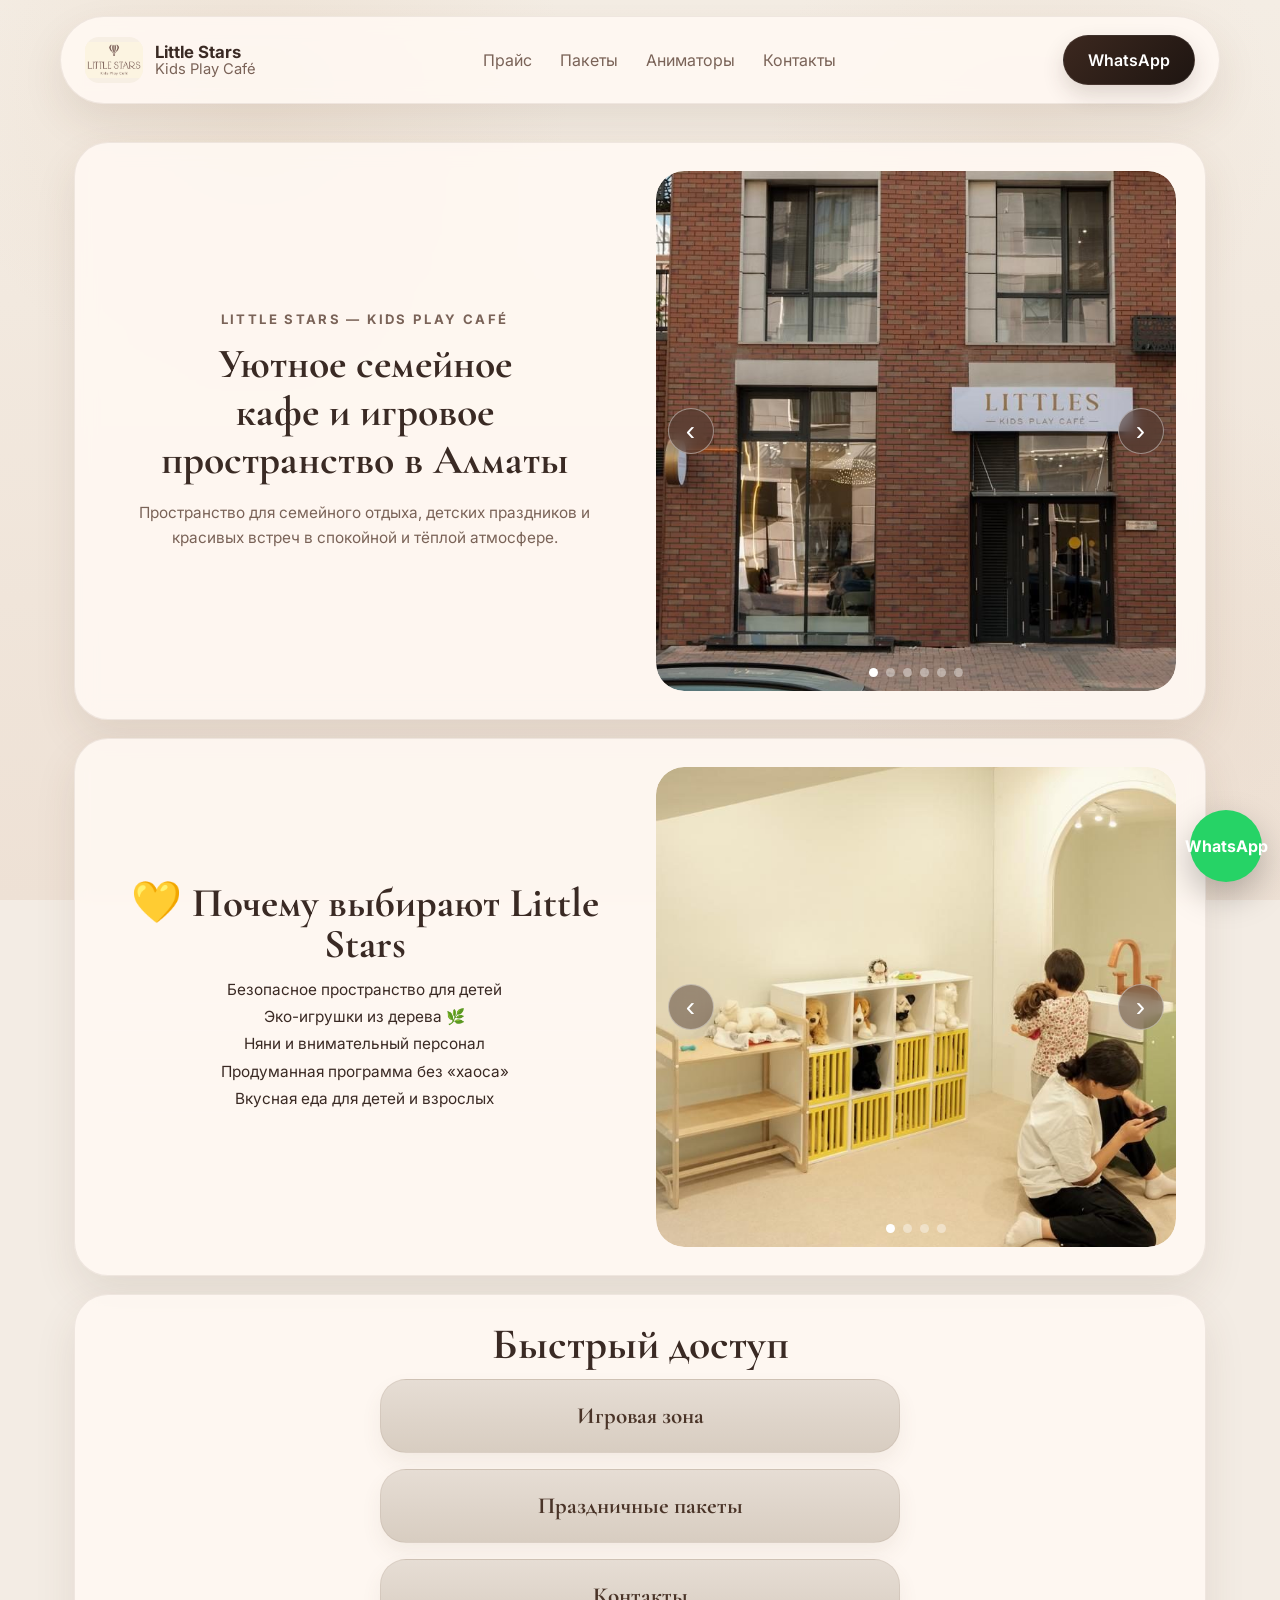
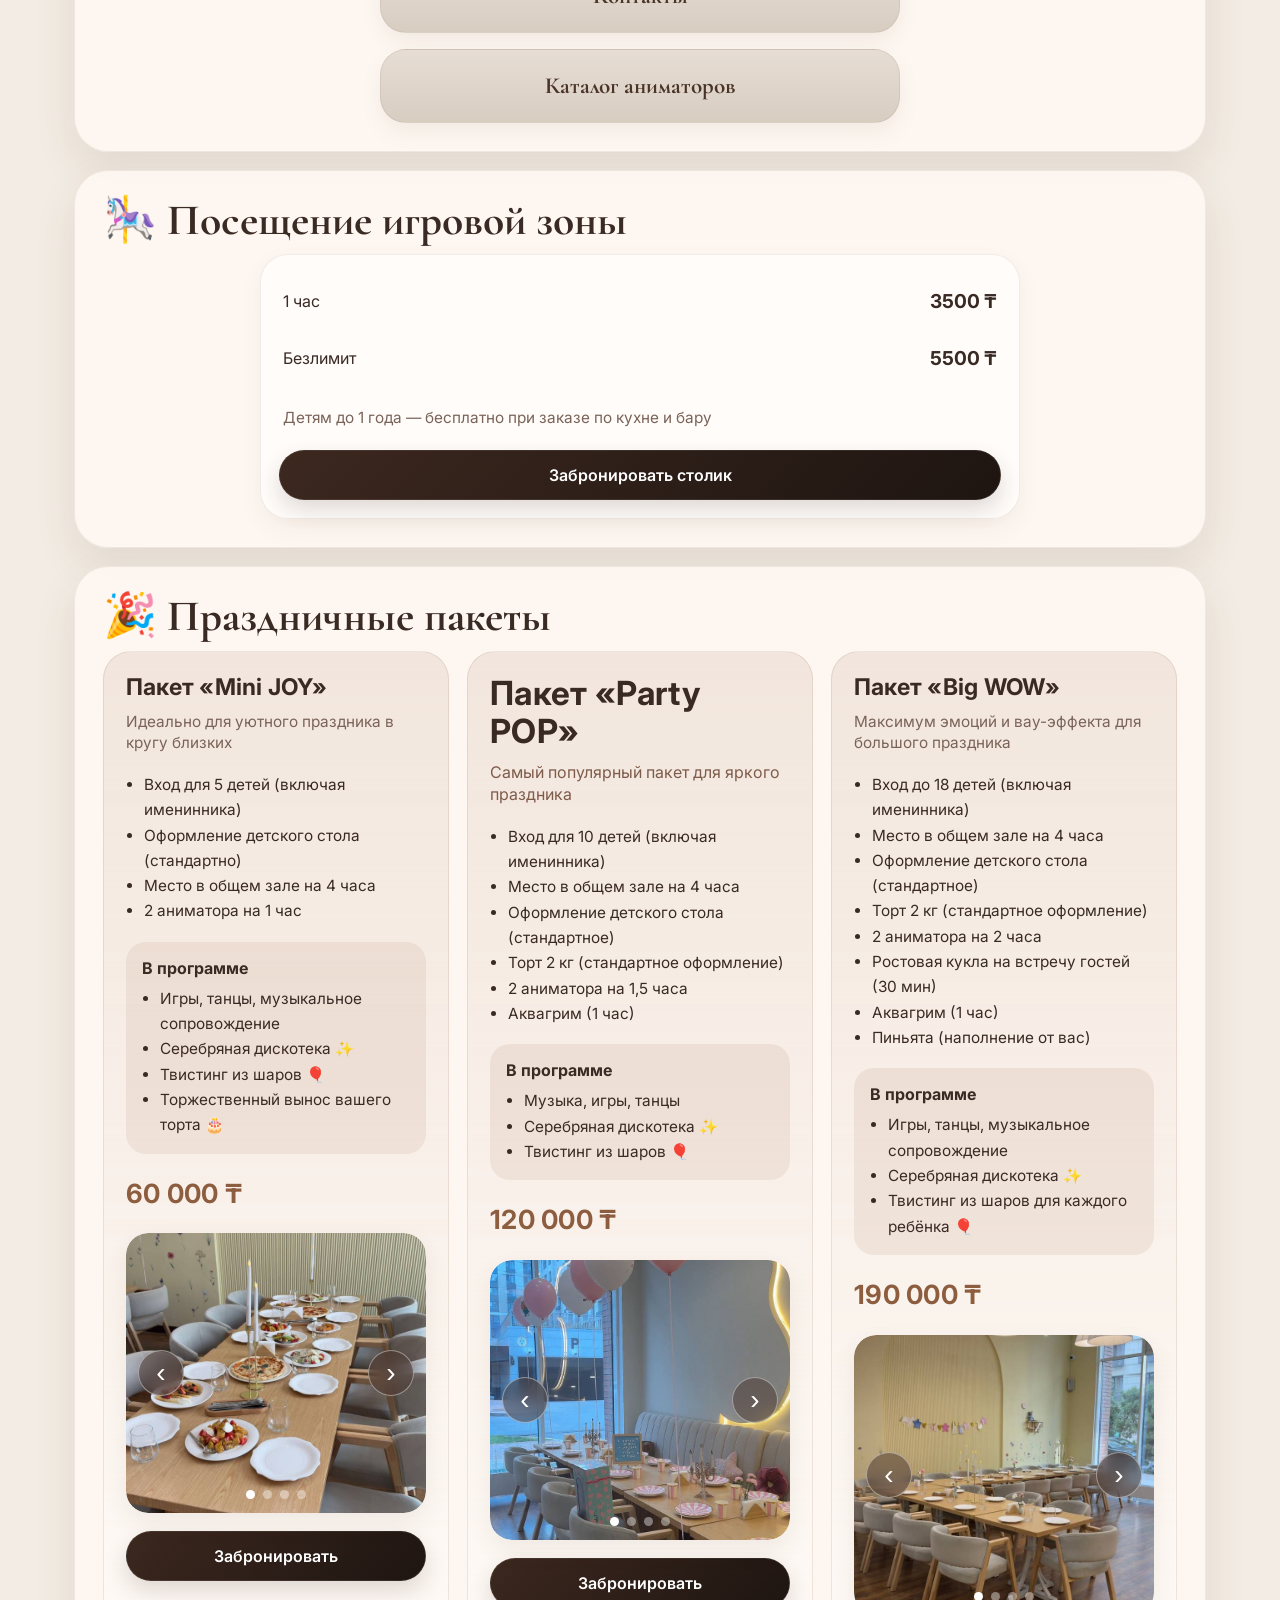
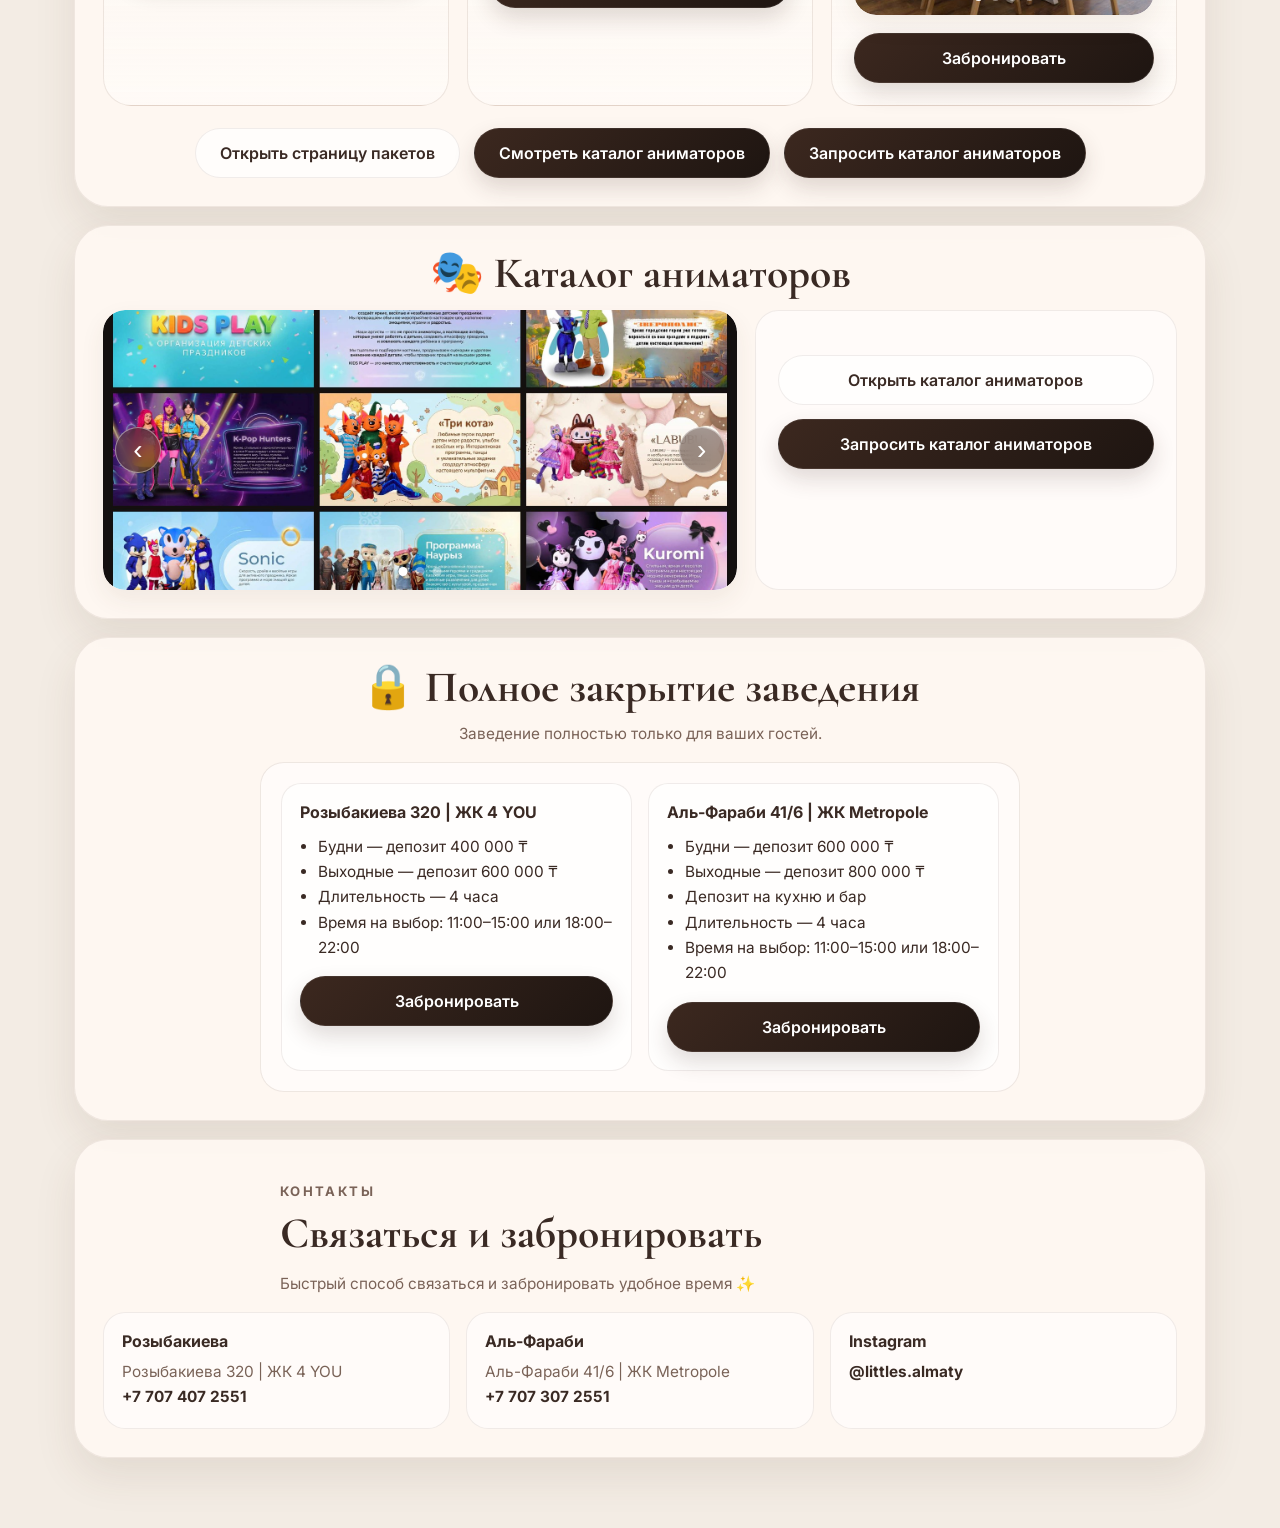
==== commit fb47093d: "Add files via upload" ====
--- a/index.html
+++ b/index.html
@@ -5,7 +5,10 @@
 <meta charset="utf-8"/>
 <meta content="width=device-width, initial-scale=1.0" name="viewport"/>
 <title>Little Stars — Kids Play Café</title>
-<meta content="Little Stars — уютное семейное кафе и игровая зона в Алматы. Праздничные пакеты, игровая зона и бронь через WhatsApp." name="description"/>
+<meta content="Little Stars — уютное семейное кафе и игровая зона в Алматы. Праздничные пакеты, игровая зона, удобное онлайн-бронирование и связь через WhatsApp." name="description"/>
+<script src="meta-pixel.js"></script>
+<link href="/reservation.css" rel="stylesheet"/>
+<script defer src="/reservation.js"></script>
 <link href="https://fonts.googleapis.com" rel="preconnect"/>
 <link crossorigin="" href="https://fonts.gstatic.com" rel="preconnect"/>
 <link href="https://fonts.googleapis.com/css2?family=Cormorant+Garamond:wght@500;600;700&amp;family=Inter:wght@400;500;600;700&amp;display=swap" rel="stylesheet"/>
@@ -104,7 +107,7 @@
 <div class="price-item"><span>1 час</span><strong>3500 ₸</strong></div>
 <div class="price-item"><span>Безлимит</span><strong>5500 ₸</strong></div>
 <p class="visit-note">Детям до 1 года — бесплатно при заказе по кухне и бару</p>
-<a class="btn btn-primary full" data-branch-message="Здравствуйте! Хочу забронировать столик в Little Stars" data-branch-select="true" href="#branch-modal">Забронировать столик</a>
+<a class="btn btn-primary full" data-booking-cta data-branch-message="Здравствуйте! Хочу забронировать столик в Little Stars" data-branch-select="true" href="#branch-modal">Забронировать столик</a>
 </div>
 </section>
 <section class="section-surface" id="packages">
@@ -146,7 +149,7 @@
 <button aria-label="Фото 4" class="dot" type="button"></button>
 </div>
 </div>
-<a class="btn btn-primary full" data-branch-message="Здравствуйте! Хочу забронировать пакет Mini JOY в Little Stars" data-branch-select="true" href="#branch-modal">Забронировать</a>
+<a class="btn btn-primary full" data-booking-cta data-branch-message="Здравствуйте! Хочу забронировать праздник в Little Stars" data-branch-select="true" href="#branch-modal">Забронировать</a>
 </article>
 <article class="package-card featured">
 <div class="package-top featured-top"><h3 class="package-title package-title-party">Пакет «Party POP»</h3><p class="package-subtitle">Самый популярный пакет для яркого праздника</p></div>
@@ -182,7 +185,7 @@
 <button aria-label="Фото 4" class="dot" type="button"></button>
 </div>
 </div>
-<a class="btn btn-primary full" data-branch-message="Здравствуйте! Хочу забронировать пакет Party POP в Little Stars" data-branch-select="true" href="#branch-modal">Забронировать</a>
+<a class="btn btn-primary full" data-booking-cta data-branch-message="Здравствуйте! Хочу забронировать праздник в Little Stars" data-branch-select="true" href="#branch-modal">Забронировать</a>
 </article>
 <article class="package-card">
 <div class="package-top"><h3 class="package-title package-title-big">Пакет «Big WOW»</h3><p class="package-subtitle">Максимум эмоций и вау-эффекта для большого праздника</p></div>
@@ -221,13 +224,13 @@
 <button aria-label="Фото 4" class="dot" type="button"></button>
 </div>
 </div>
-<a class="btn btn-primary full" data-branch-message="Здравствуйте! Хочу забронировать пакет Big WOW в Little Stars" data-branch-select="true" href="#branch-modal">Забронировать</a>
+<a class="btn btn-primary full" data-booking-cta data-branch-message="Здравствуйте! Хочу забронировать праздник в Little Stars" data-branch-select="true" href="#branch-modal">Забронировать</a>
 </article>
 </div>
 <div class="package-actions package-actions-stack">
 <a class="btn btn-secondary" href="packages.html">Открыть страницу пакетов</a>
 <a class="btn btn-primary" href="animator-catalog.html">Смотреть каталог аниматоров</a>
-<a class="btn btn-primary" data-branch-message="Здравствуйте! Хочу запросить каталог аниматоров в Little Stars" data-branch-select="true" href="#branch-modal">Запросить каталог аниматоров</a>
+<a class="btn btn-primary" data-booking-cta data-branch-message="Здравствуйте! Хочу запросить каталог аниматоров в Little Stars" data-branch-select="true" href="#branch-modal">Запросить каталог аниматоров</a>
 </div>
 </section>
 <section class="section-surface" id="animators">
@@ -252,7 +255,7 @@
 <div class="animator-card">
 <div class="package-actions package-actions-stack left-actions">
 <a class="btn btn-secondary full" href="animator-catalog.html">Открыть каталог аниматоров</a>
-<a class="btn btn-primary full" data-branch-message="Здравствуйте! Хочу запросить каталог аниматоров в Little Stars" data-branch-select="true" href="#branch-modal">Запросить каталог аниматоров</a>
+<a class="btn btn-primary full" data-booking-cta data-branch-message="Здравствуйте! Хочу запросить каталог аниматоров в Little Stars" data-branch-select="true" href="#branch-modal">Запросить каталог аниматоров</a>
 </div>
 </div>
 </div>
@@ -271,7 +274,7 @@
 <li>Длительность — 4 часа</li>
 <li>Время на выбор: 11:00–15:00 или 18:00–22:00</li>
 </ul>
-<div class="closure-branch-actions"><a class="btn btn-primary full branch-direct-btn" href="https://wa.me/77074072551?text=%D0%97%D0%B4%D1%80%D0%B0%D0%B2%D1%81%D1%82%D0%B2%D1%83%D0%B9%D1%82%D0%B5%21%20%D0%A5%D0%BE%D1%87%D1%83%20%D0%B7%D0%B0%D0%B1%D1%80%D0%BE%D0%BD%D0%B8%D1%80%D0%BE%D0%B2%D0%B0%D1%82%D1%8C%20%D0%BF%D0%BE%D0%BB%D0%BD%D0%BE%D0%B5%20%D0%B7%D0%B0%D0%BA%D1%80%D1%8B%D1%82%D0%B8%D0%B5%20%D0%B7%D0%B0%D0%B2%D0%B5%D0%B4%D0%B5%D0%BD%D0%B8%D1%8F%20%D0%B2%20Little%20Stars.%20%D0%A4%D0%B8%D0%BB%D0%B8%D0%B0%D0%BB%3A%20%D0%A0%D0%BE%D0%B7%D1%8B%D0%B1%D0%B0%D0%BA%D0%B8%D0%B5%D0%B2%D0%B0%20320%20%7C%20%D0%96%D0%9A%204%20YOU" rel="noopener" target="_blank">Забронировать</a></div></div>
+<div class="closure-branch-actions"><a class="btn btn-primary full branch-direct-btn" data-booking-cta href="https://wa.me/77074072551?text=%D0%97%D0%B4%D1%80%D0%B0%D0%B2%D1%81%D1%82%D0%B2%D1%83%D0%B9%D1%82%D0%B5%21%20%D0%A5%D0%BE%D1%87%D1%83%20%D0%B7%D0%B0%D0%B1%D1%80%D0%BE%D0%BD%D0%B8%D1%80%D0%BE%D0%B2%D0%B0%D1%82%D1%8C%20%D0%BF%D0%BE%D0%BB%D0%BD%D0%BE%D0%B5%20%D0%B7%D0%B0%D0%BA%D1%80%D1%8B%D1%82%D0%B8%D0%B5%20%D0%B7%D0%B0%D0%B2%D0%B5%D0%B4%D0%B5%D0%BD%D0%B8%D1%8F%20%D0%B2%20Little%20Stars.%20%D0%A4%D0%B8%D0%BB%D0%B8%D0%B0%D0%BB%3A%20%D0%A0%D0%BE%D0%B7%D1%8B%D0%B1%D0%B0%D0%BA%D0%B8%D0%B5%D0%B2%D0%B0%20320%20%7C%20%D0%96%D0%9A%204%20YOU" rel="noopener" target="_blank">Забронировать</a></div></div>
 <div class="closure-branch">
 <h3>Аль-Фараби 41/6 | ЖК Metropole</h3>
 <ul>
@@ -281,7 +284,7 @@
 <li>Длительность — 4 часа</li>
 <li>Время на выбор: 11:00–15:00 или 18:00–22:00</li>
 </ul>
-<div class="closure-branch-actions"><a class="btn btn-primary full branch-direct-btn" href="https://wa.me/77073072551?text=%D0%97%D0%B4%D1%80%D0%B0%D0%B2%D1%81%D1%82%D0%B2%D1%83%D0%B9%D1%82%D0%B5%21%20%D0%A5%D0%BE%D1%87%D1%83%20%D0%B7%D0%B0%D0%B1%D1%80%D0%BE%D0%BD%D0%B8%D1%80%D0%BE%D0%B2%D0%B0%D1%82%D1%8C%20%D0%BF%D0%BE%D0%BB%D0%BD%D0%BE%D0%B5%20%D0%B7%D0%B0%D0%BA%D1%80%D1%8B%D1%82%D0%B8%D0%B5%20%D0%B7%D0%B0%D0%B2%D0%B5%D0%B4%D0%B5%D0%BD%D0%B8%D1%8F%20%D0%B2%20Little%20Stars.%20%D0%A4%D0%B8%D0%BB%D0%B8%D0%B0%D0%BB%3A%20%D0%90%D0%BB%D1%8C-%D0%A4%D0%B0%D1%80%D0%B0%D0%B1%D0%B8%2041/6%20%7C%20%D0%96%D0%9A%20Metropole" rel="noopener" target="_blank">Забронировать</a></div></div>
+<div class="closure-branch-actions"><a class="btn btn-primary full branch-direct-btn" data-booking-cta href="https://wa.me/77073072551?text=%D0%97%D0%B4%D1%80%D0%B0%D0%B2%D1%81%D1%82%D0%B2%D1%83%D0%B9%D1%82%D0%B5%21%20%D0%A5%D0%BE%D1%87%D1%83%20%D0%B7%D0%B0%D0%B1%D1%80%D0%BE%D0%BD%D0%B8%D1%80%D0%BE%D0%B2%D0%B0%D1%82%D1%8C%20%D0%BF%D0%BE%D0%BB%D0%BD%D0%BE%D0%B5%20%D0%B7%D0%B0%D0%BA%D1%80%D1%8B%D1%82%D0%B8%D0%B5%20%D0%B7%D0%B0%D0%B2%D0%B5%D0%B4%D0%B5%D0%BD%D0%B8%D1%8F%20%D0%B2%20Little%20Stars.%20%D0%A4%D0%B8%D0%BB%D0%B8%D0%B0%D0%BB%3A%20%D0%90%D0%BB%D1%8C-%D0%A4%D0%B0%D1%80%D0%B0%D0%B1%D0%B8%2041/6%20%7C%20%D0%96%D0%9A%20Metropole" rel="noopener" target="_blank">Забронировать</a></div></div>
 </div></div>
 </section>
 <section class="section-surface contacts-section" id="contacts">
--- a/reservation.css
+++ b/reservation.css
@@ -0,0 +1,217 @@
+.reservation-modal {
+  position: fixed;
+  inset: 0;
+  z-index: 10000;
+  display: none;
+  align-items: center;
+  justify-content: center;
+  padding: 20px;
+}
+
+.reservation-modal.is-open {
+  display: flex;
+}
+
+.reservation-modal-backdrop {
+  position: absolute;
+  inset: 0;
+  background: rgba(28, 18, 14, 0.48);
+  backdrop-filter: blur(8px);
+}
+
+.reservation-modal-card {
+  position: relative;
+  width: min(500px, 100%);
+  max-height: calc(100dvh - 40px);
+  overflow-y: auto;
+  background: rgba(255, 250, 243, 0.99);
+  border: 1px solid var(--line);
+  border-radius: 28px;
+  box-shadow: 0 24px 80px rgba(54, 38, 30, 0.3);
+  padding: 30px;
+}
+
+.reservation-modal-card h2 {
+  margin: 4px 0 8px;
+  font-size: 2.15rem;
+  line-height: 1;
+}
+
+.reservation-modal-intro {
+  margin: 0 0 22px;
+  color: var(--muted);
+}
+
+.reservation-modal-close {
+  position: absolute;
+  top: 12px;
+  right: 14px;
+  width: 36px;
+  height: 36px;
+  border: 0;
+  border-radius: 999px;
+  background: rgba(58, 35, 27, 0.08);
+  color: var(--text);
+  font-size: 1.55rem;
+  line-height: 1;
+  cursor: pointer;
+}
+
+.reservation-modal-close:disabled {
+  cursor: wait;
+  opacity: 0.55;
+}
+
+.reservation-form {
+  display: grid;
+  gap: 16px;
+}
+
+.reservation-field {
+  display: grid;
+  gap: 7px;
+}
+
+.reservation-field label {
+  font-size: 0.9rem;
+  font-weight: 700;
+}
+
+.reservation-field input {
+  width: 100%;
+  min-height: 50px;
+  border: 1px solid rgba(108, 84, 72, 0.2);
+  border-radius: 15px;
+  background: rgba(255, 255, 255, 0.82);
+  color: var(--text);
+  padding: 12px 14px;
+  font: inherit;
+  outline: none;
+  transition: border-color 0.18s ease, box-shadow 0.18s ease, background 0.18s ease;
+}
+
+.reservation-field input:focus {
+  border-color: rgba(143, 102, 83, 0.72);
+  background: #fff;
+  box-shadow: 0 0 0 4px rgba(143, 102, 83, 0.1);
+}
+
+.reservation-field input[aria-invalid="true"] {
+  border-color: #a3443b;
+}
+
+.reservation-field-error {
+  min-height: 17px;
+  margin: 0;
+  color: #943d35;
+  font-size: 0.79rem;
+  line-height: 1.35;
+}
+
+.reservation-submit {
+  width: 100%;
+  min-height: 52px;
+  margin-top: 2px;
+  border: 0;
+  cursor: pointer;
+}
+
+.reservation-submit:disabled {
+  cursor: wait;
+  opacity: 0.72;
+  transform: none;
+}
+
+.reservation-spinner {
+  display: none;
+  width: 18px;
+  height: 18px;
+  border: 2px solid rgba(255, 255, 255, 0.38);
+  border-top-color: #fff;
+  border-radius: 50%;
+  animation: reservation-spin 0.72s linear infinite;
+}
+
+.reservation-submit.is-loading .reservation-spinner {
+  display: inline-block;
+}
+
+.reservation-form-status {
+  min-height: 20px;
+  margin: 0;
+  color: #943d35;
+  font-size: 0.88rem;
+  line-height: 1.45;
+  text-align: center;
+}
+
+.reservation-success {
+  padding: 30px 4px 22px;
+  text-align: center;
+}
+
+.reservation-success[hidden],
+.reservation-form[hidden] {
+  display: none;
+}
+
+.reservation-success-mark {
+  display: grid;
+  place-items: center;
+  width: 64px;
+  height: 64px;
+  margin: 0 auto 18px;
+  border-radius: 50%;
+  background: rgba(143, 102, 83, 0.12);
+  color: #6d4735;
+  font-size: 1.75rem;
+  font-weight: 700;
+}
+
+.reservation-success h2 {
+  margin-bottom: 10px;
+}
+
+.reservation-success p {
+  max-width: 34ch;
+  margin: 0 auto;
+  color: var(--muted);
+}
+
+.reservation-honeypot {
+  position: absolute !important;
+  width: 1px !important;
+  height: 1px !important;
+  overflow: hidden !important;
+  clip: rect(0, 0, 0, 0) !important;
+  white-space: nowrap !important;
+}
+
+@keyframes reservation-spin {
+  to {
+    transform: rotate(360deg);
+  }
+}
+
+@media (max-width: 768px) {
+  .reservation-modal {
+    align-items: flex-end;
+    padding: 12px;
+  }
+
+  .reservation-modal-card {
+    max-height: calc(100dvh - 24px);
+    border-radius: 24px;
+    padding: 26px 18px 20px;
+  }
+
+  .reservation-modal-card h2 {
+    font-size: 1.8rem;
+  }
+}
+
+@media (prefers-reduced-motion: reduce) {
+  .reservation-spinner {
+    animation-duration: 1.4s;
+  }
+}
